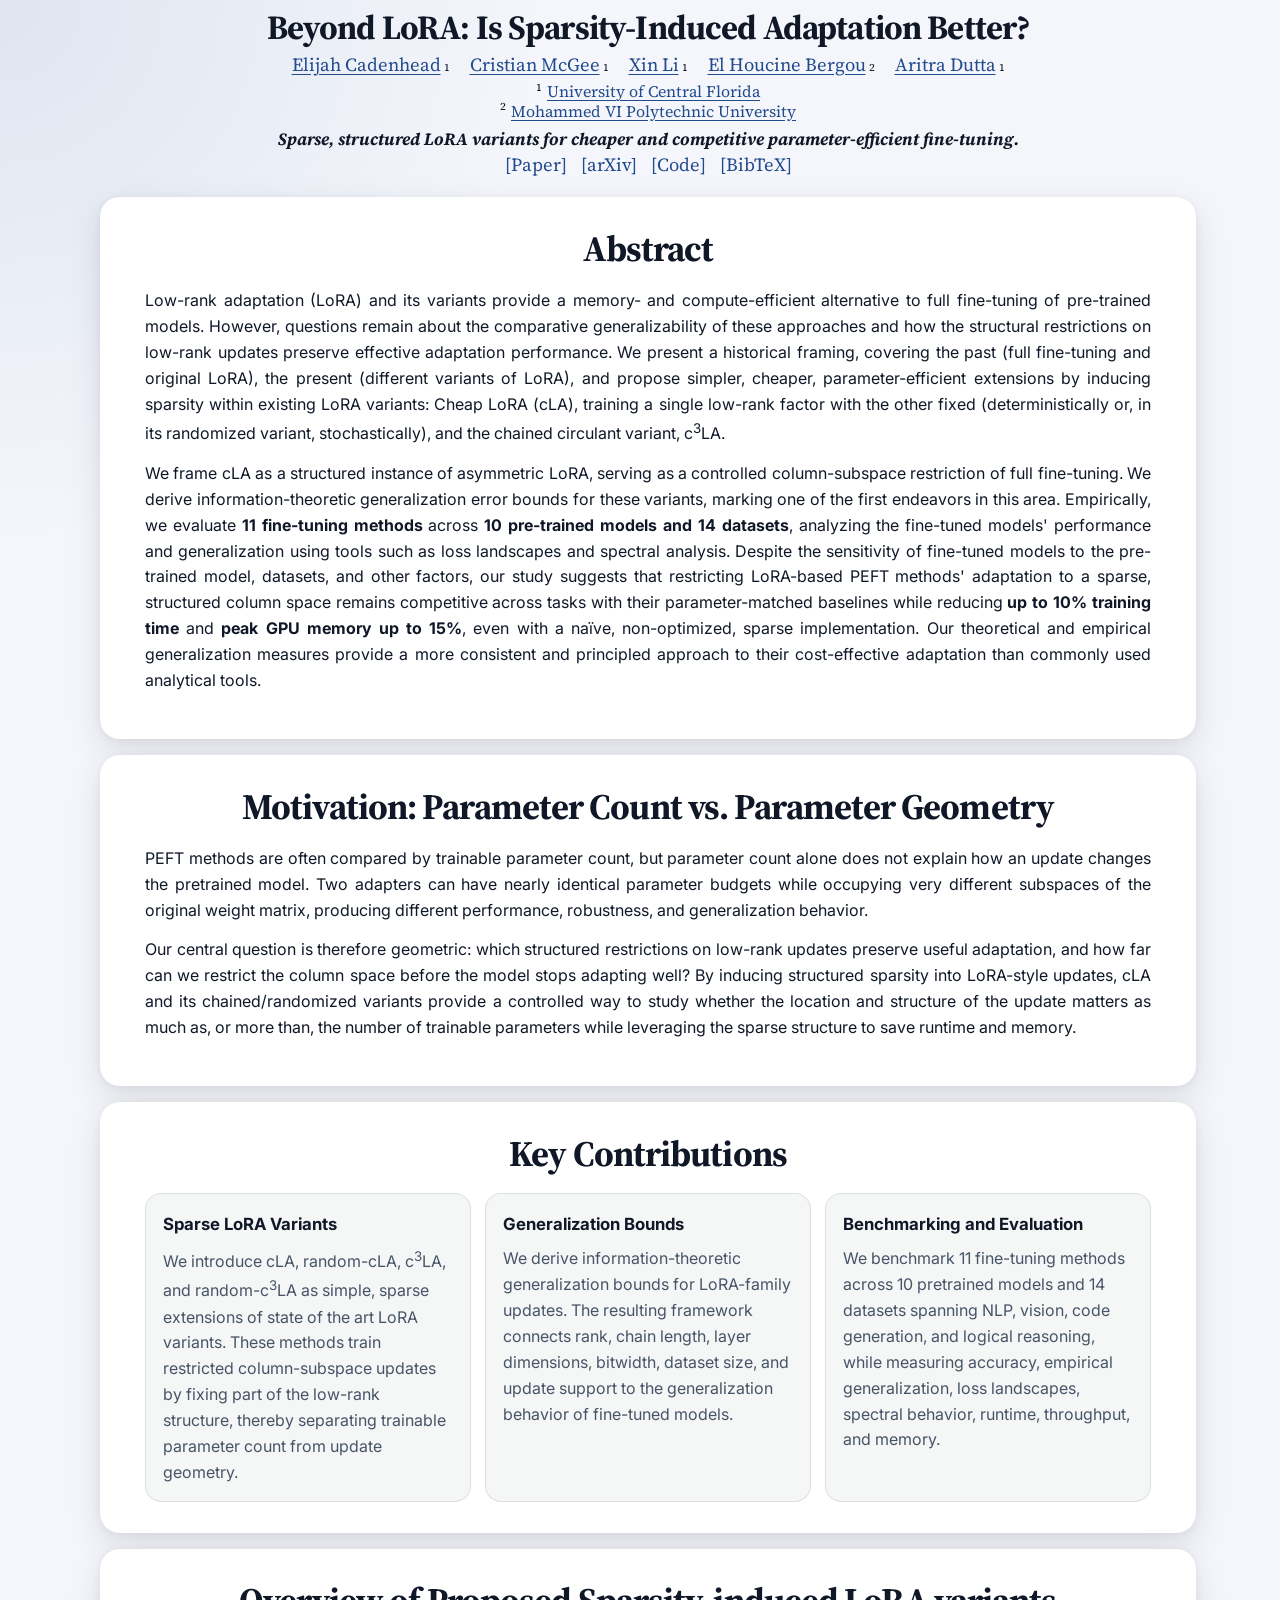
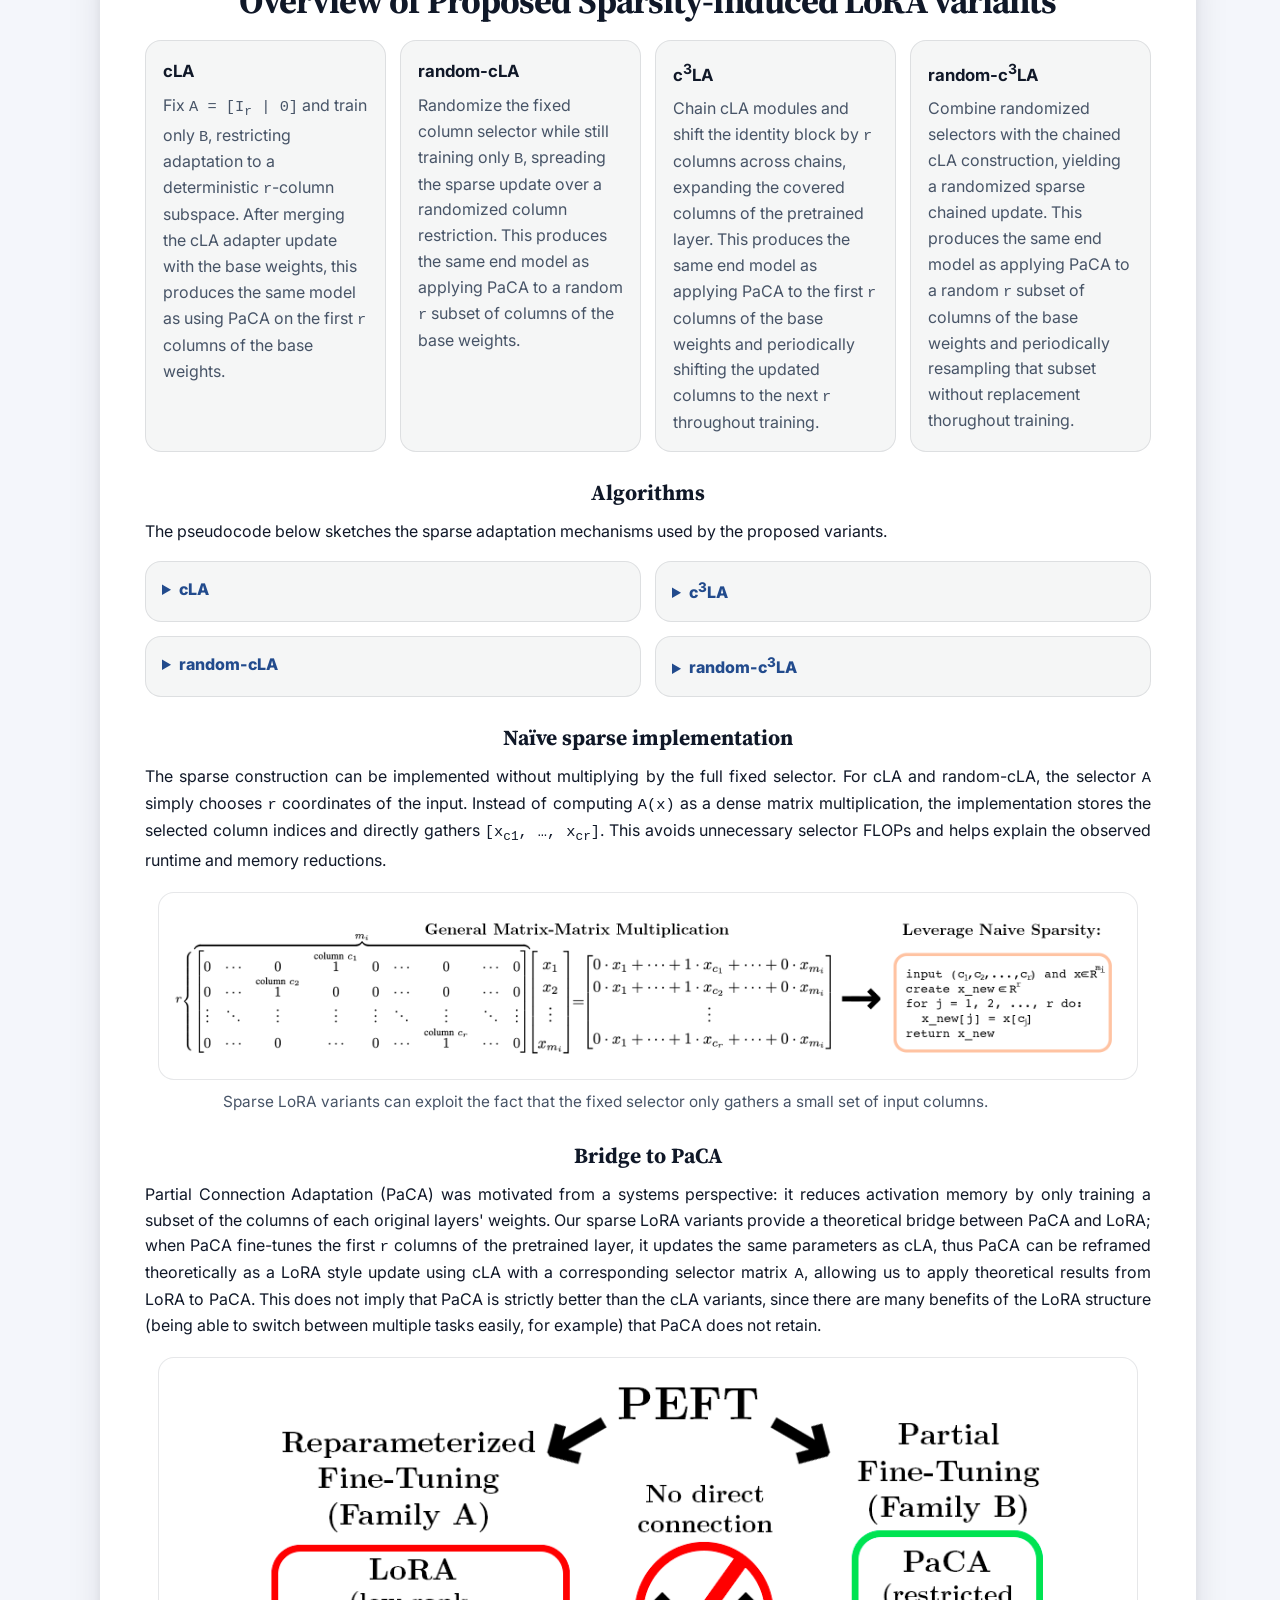
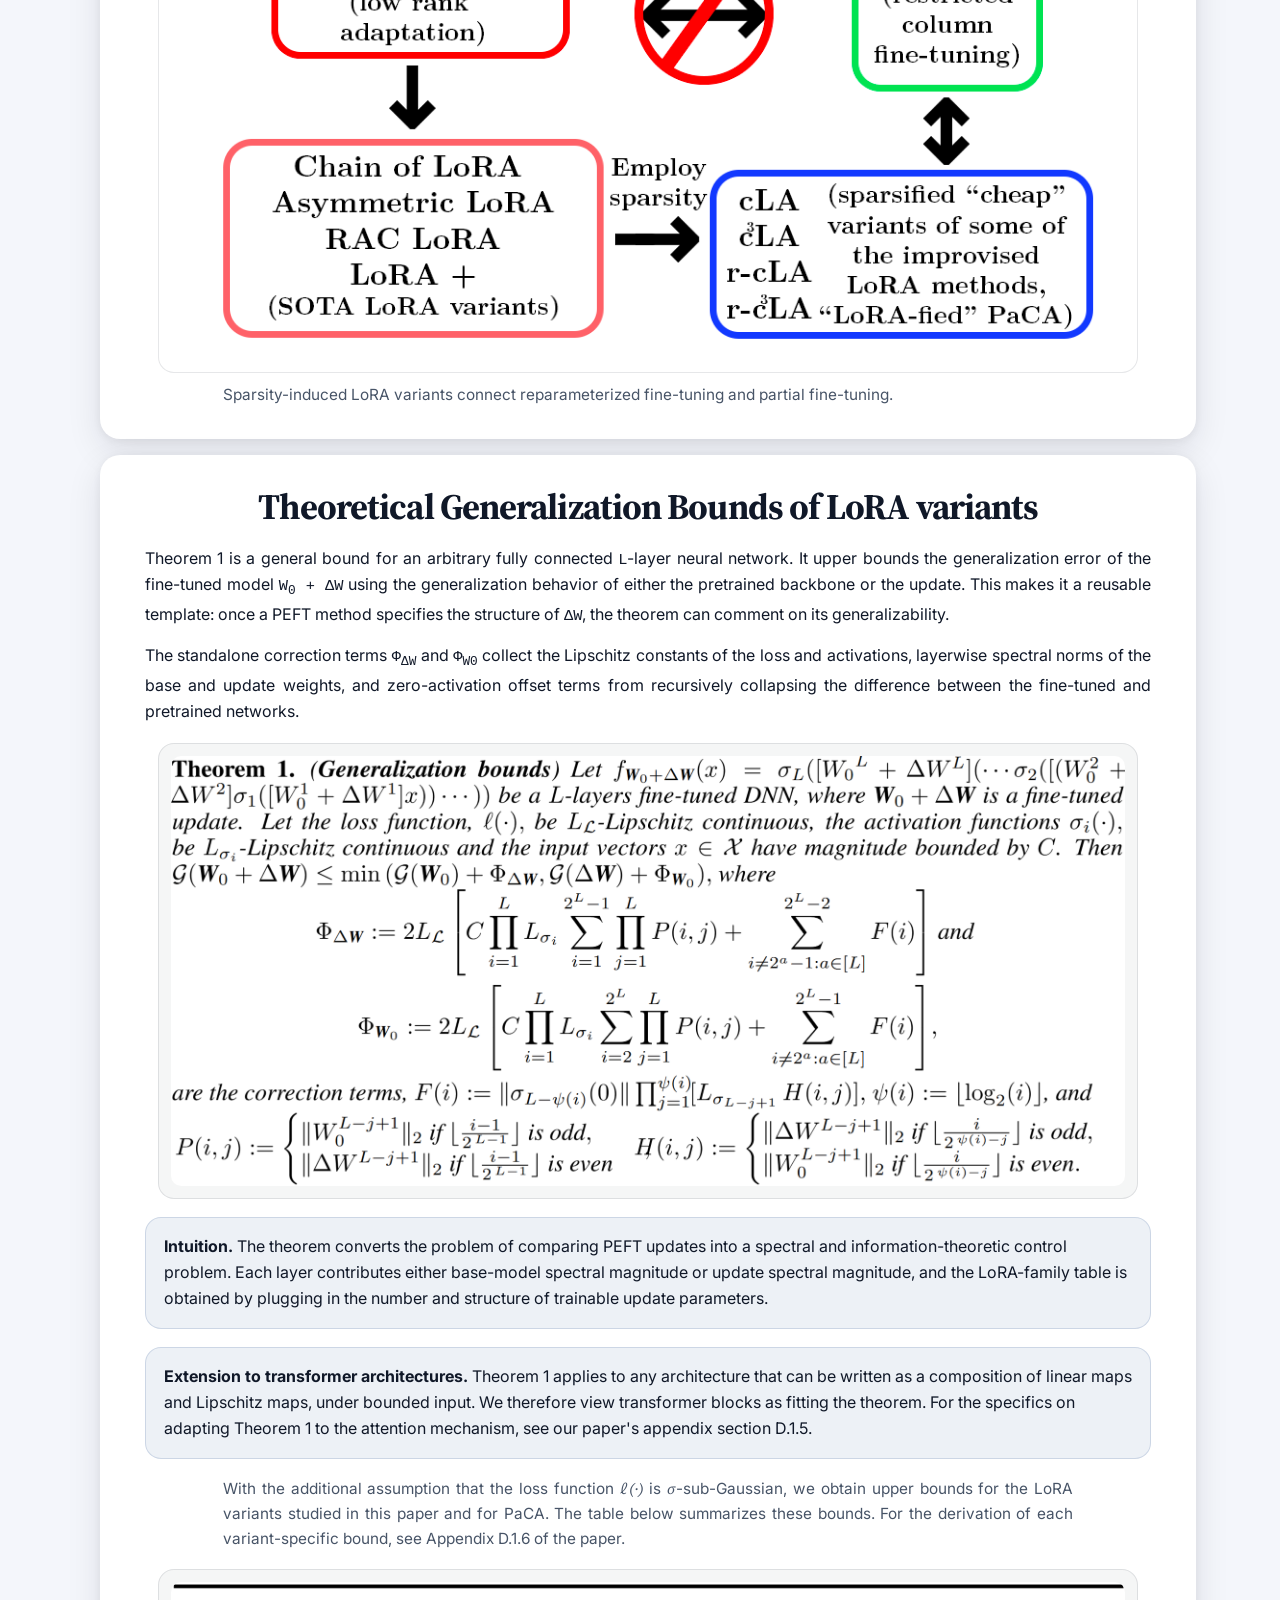
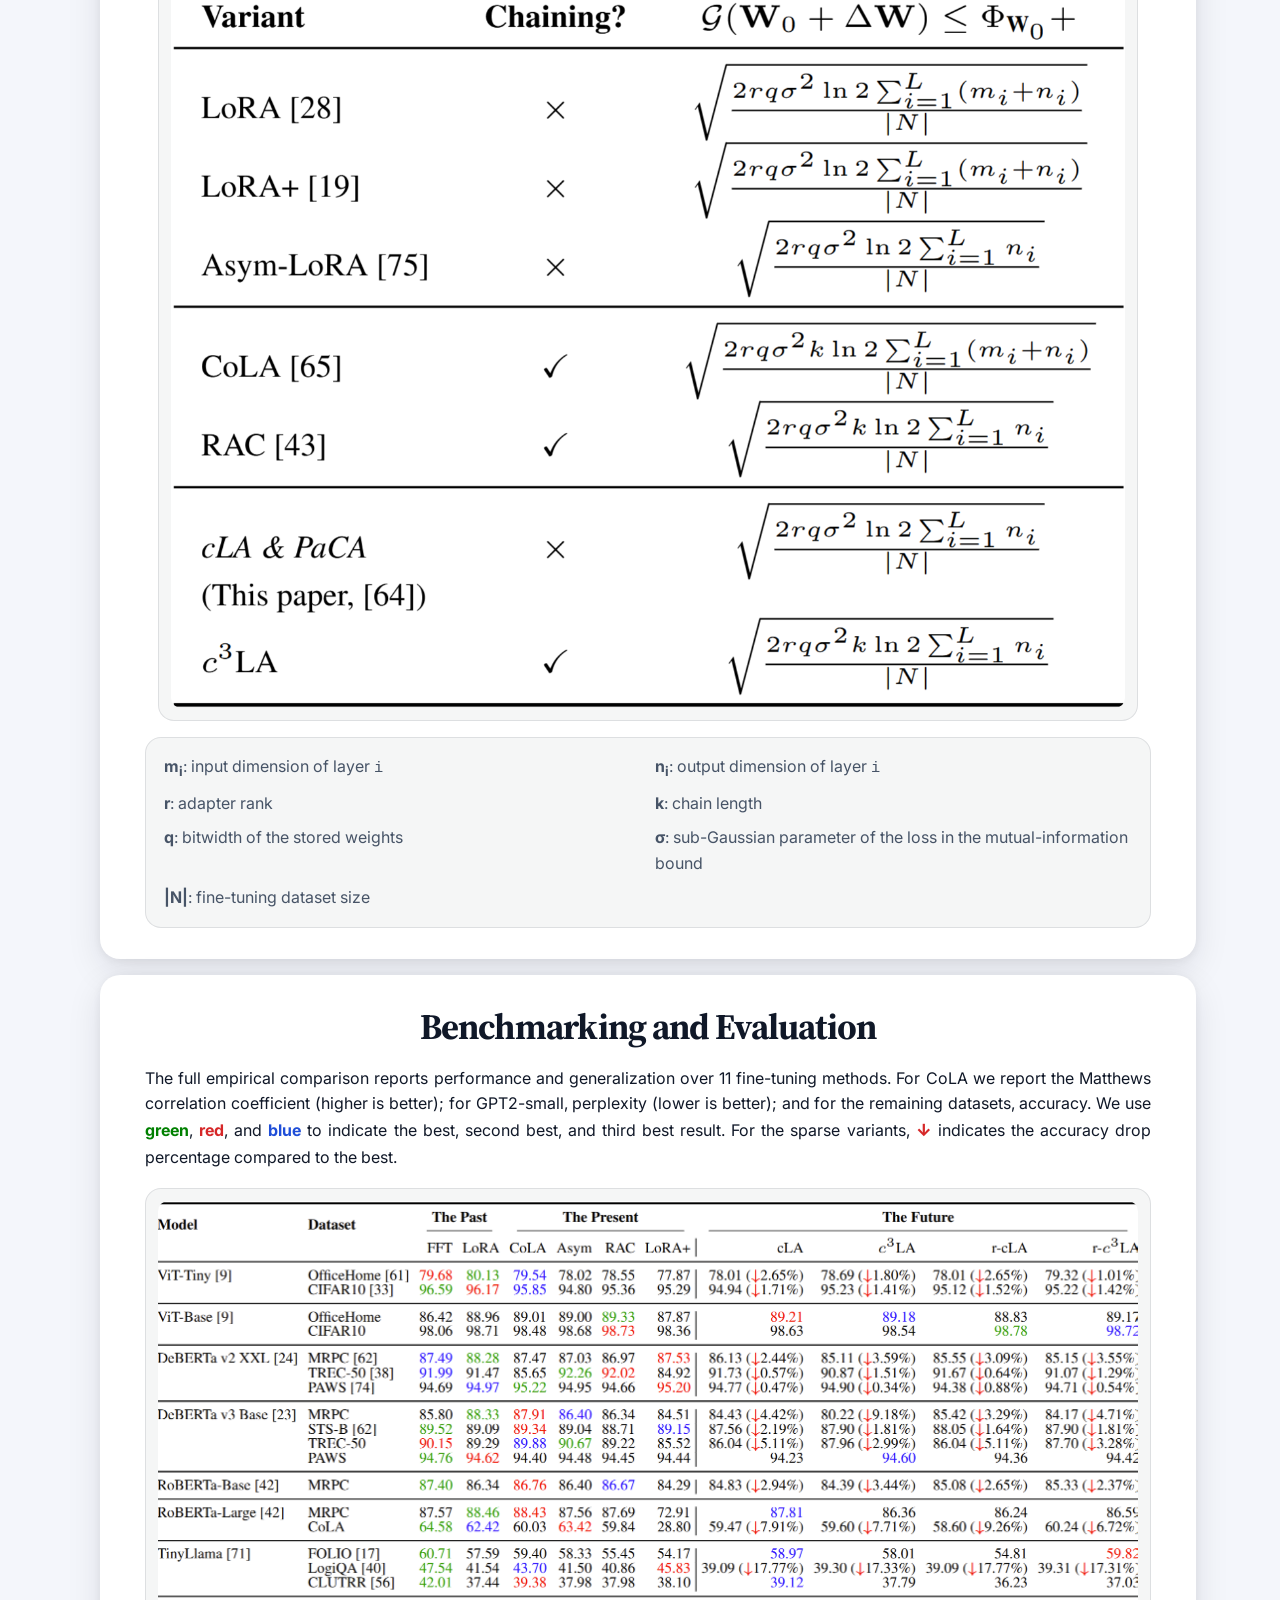
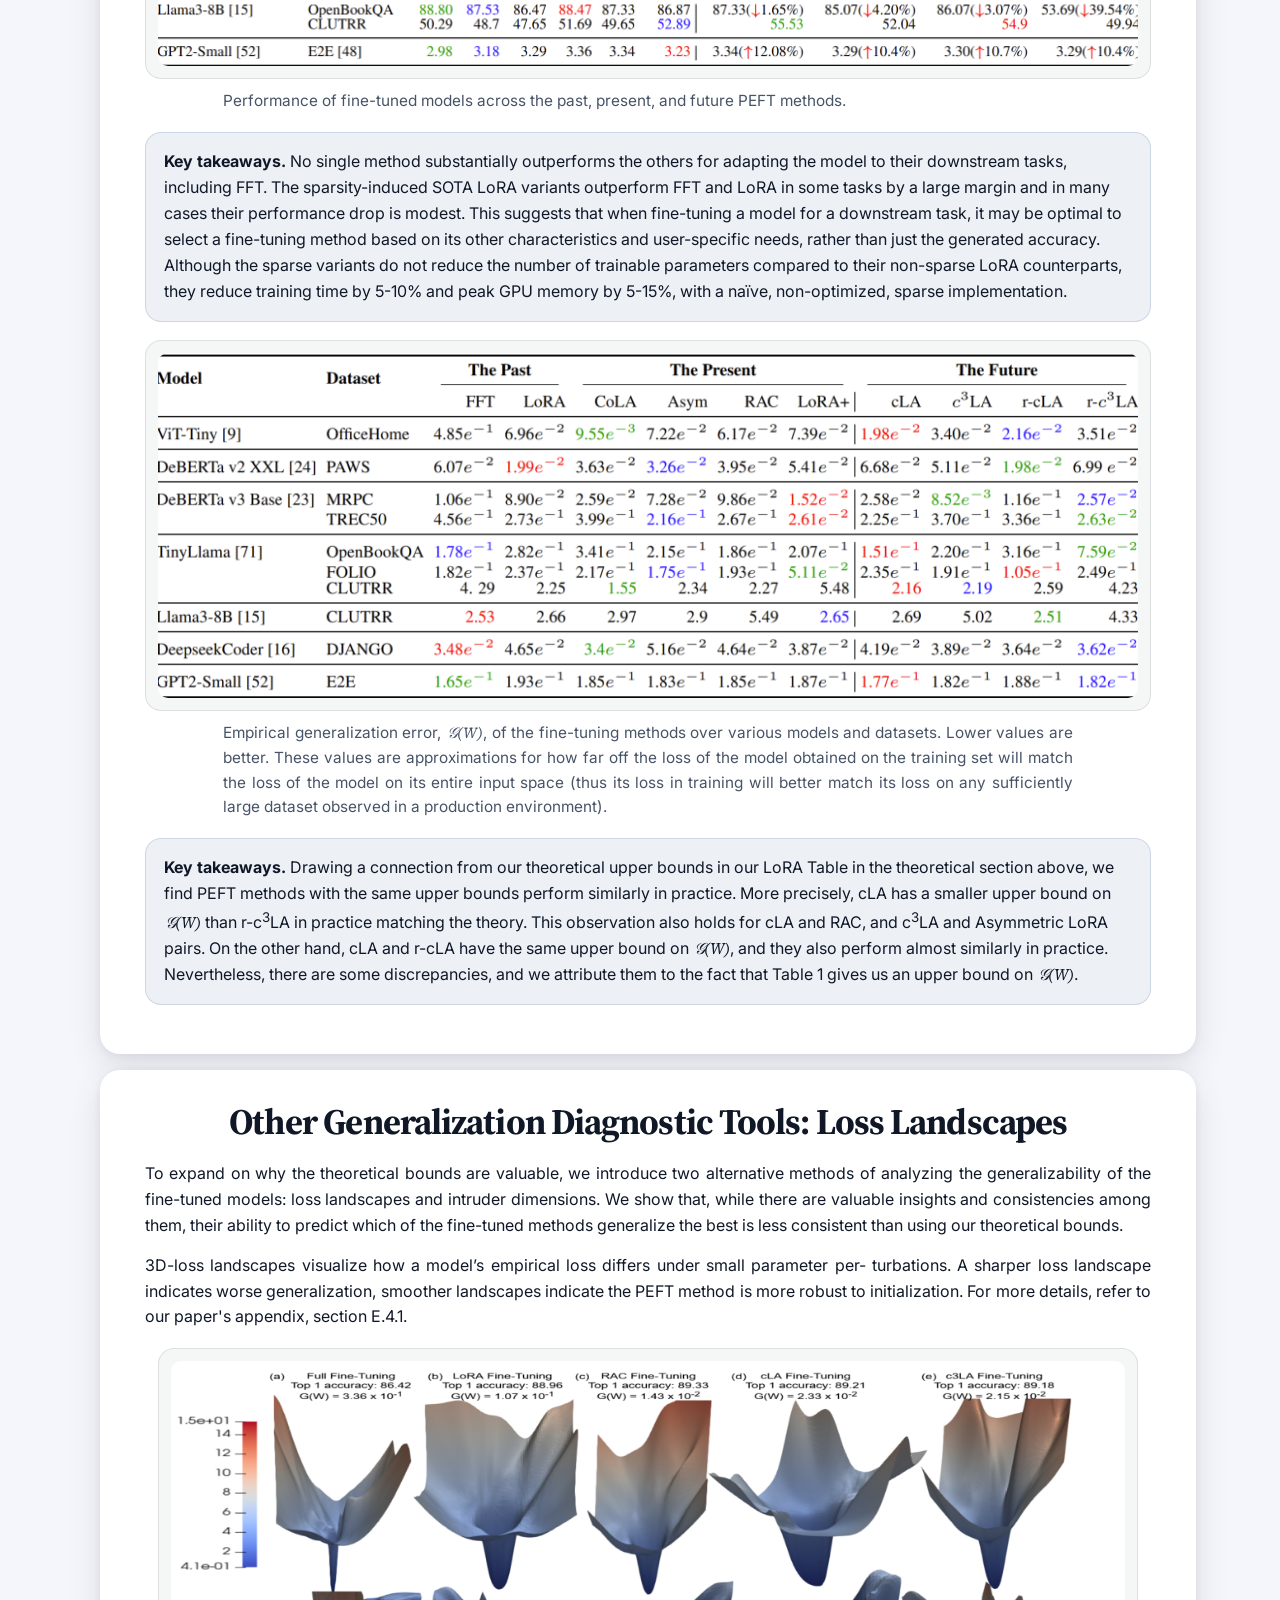
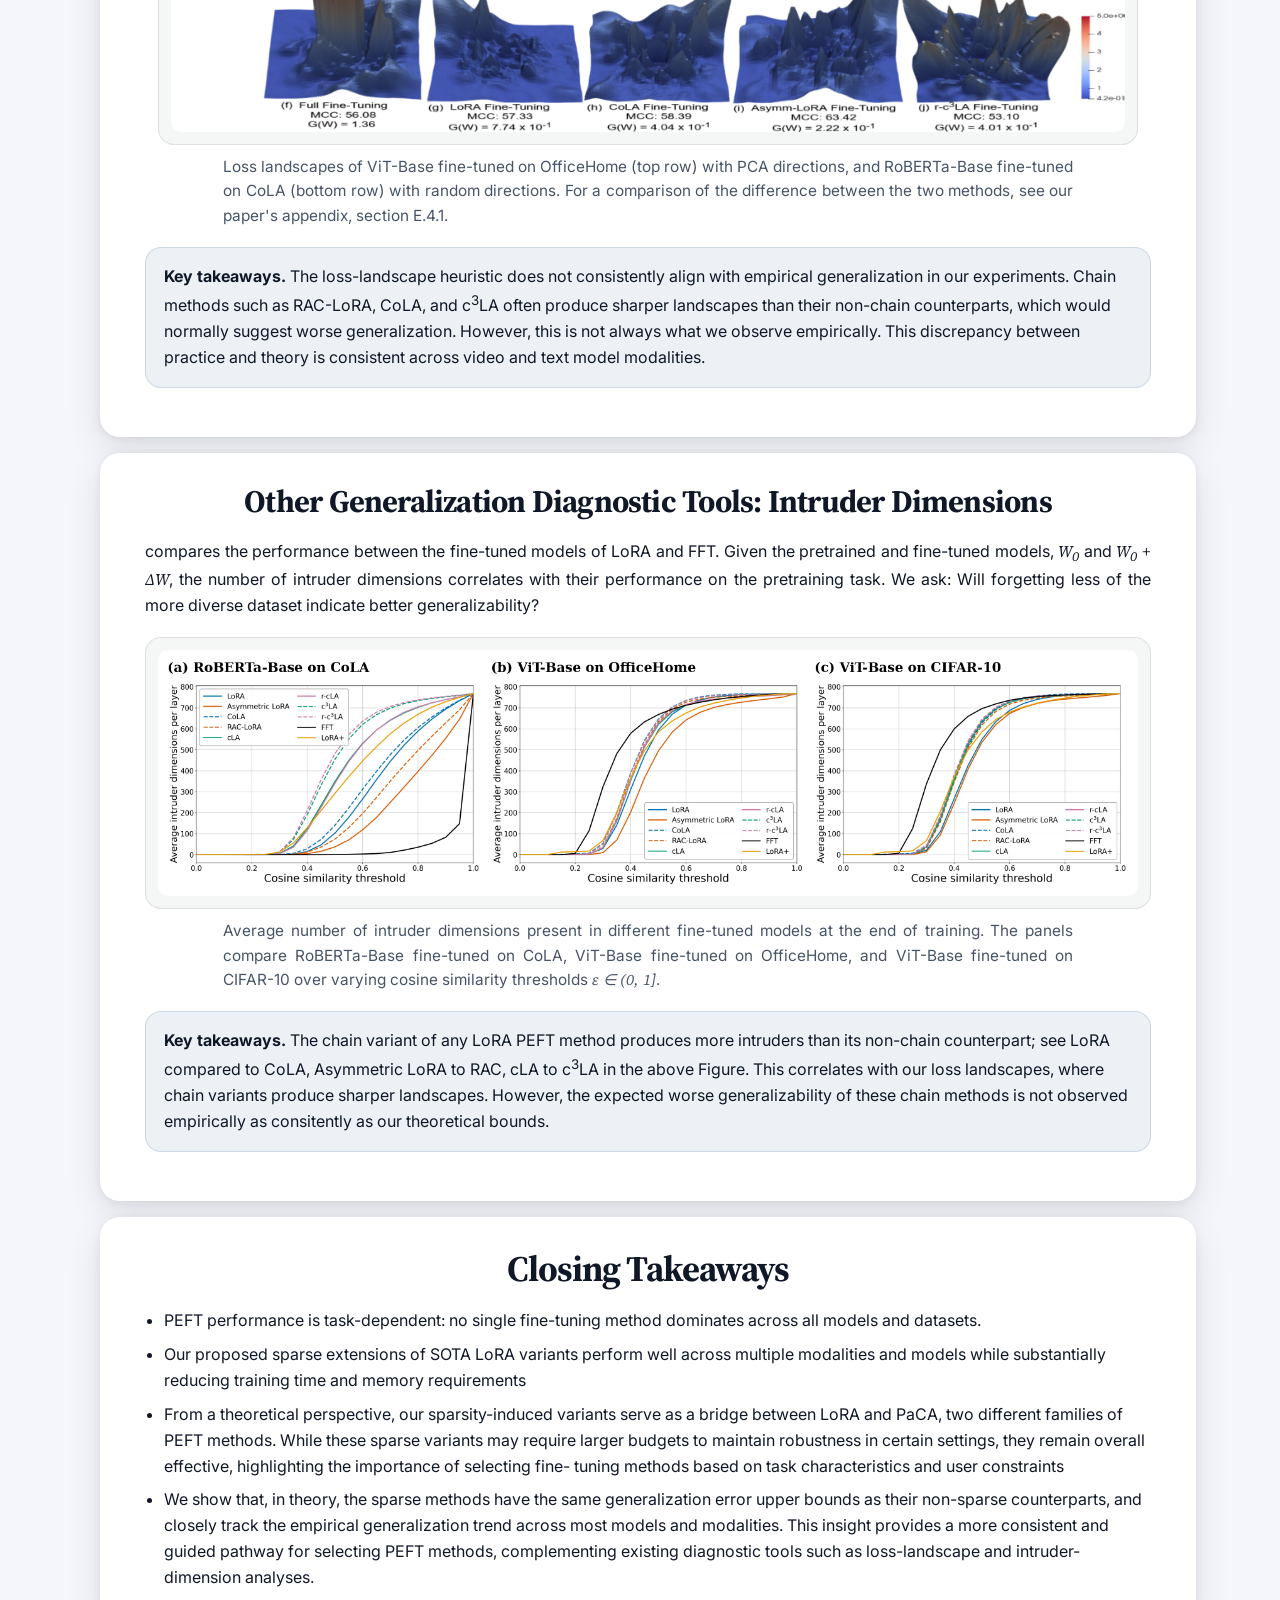
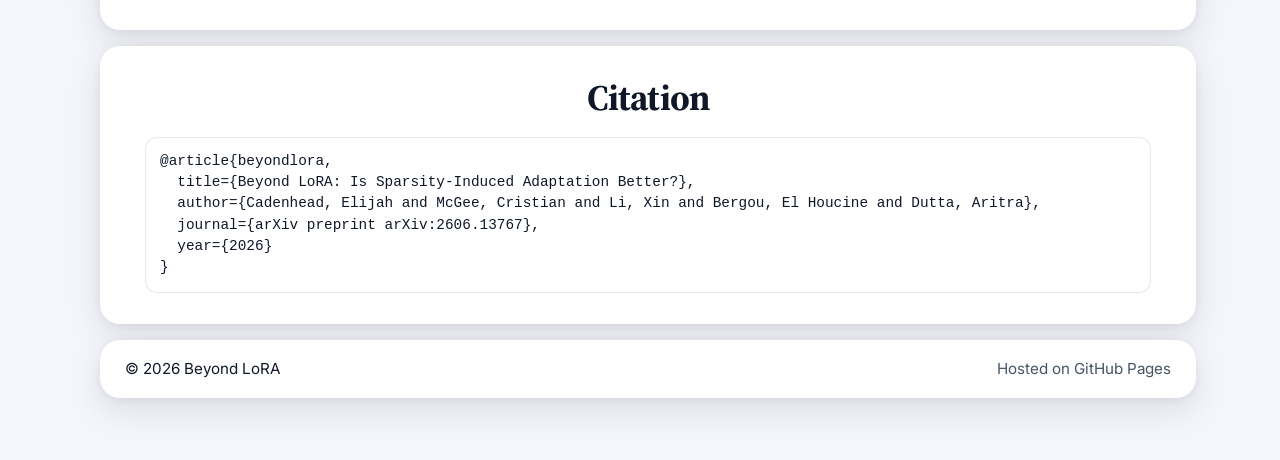
==== docs/index.html @ 6c341700 "Update index.html" ====
<!doctype html>
<html lang="en">
<head>
  <meta charset="utf-8" />
  <meta name="viewport" content="width=device-width, initial-scale=1" />
  <title>Beyond LoRA: Is Sparsity-Induced Adaptation Better?</title>
  <link rel="stylesheet" href="styles.css?v=11" />
  <link rel="preconnect" href="https://fonts.googleapis.com">
  <link rel="preconnect" href="https://fonts.gstatic.com" crossorigin>
  <link href="https://fonts.googleapis.com/css2?family=Inter:wght@300;400;500;600;700&family=Source+Serif+4:opsz,wght@8..60,400;600;700&display=swap" rel="stylesheet">
</head>
<body>
  <main class="page">

    <section class="hero">
      <h1>Beyond LoRA: Is Sparsity-Induced Adaptation Better?</h1>

      <div class="author-line">
        <span><a href="https://github.com/EliCaden">Elijah Cadenhead</a><sup>1</sup></span>
        <span><a href="https://github.com/nizswan">Cristian McGee</a><sup>1</sup></span>
        <span><a href="https://scholar.google.com/citations?user=6j5YOXMAAAAJ&hl=en&oi=ao">Xin Li</a><sup>1</sup></span>
        <span><a href="https://scholar.google.com/citations?user=qzxprWoAAAAJ&hl=en&oi=ao">El Houcine Bergou</a><sup>2</sup></span>
        <span><a href="https://scholar.google.com/citations?user=vquoiHsAAAAJ&hl=en&oi=ao">Aritra Dutta</a><sup>1</sup></span>
      </div>

      <div class="affiliation-block">
        <p><sup>1</sup><a href="https://www.ucf.edu/">University of Central Florida</a></p>
        <p><sup>2</sup><a href="https://um6p.ma/en">Mohammed VI Polytechnic University</a></p>
      </div>

      <p class="tagline">Sparse, structured LoRA variants for cheaper and competitive parameter-efficient fine-tuning.</p>
    
    <div class="hero-links">
      <a class="paper-link" href="https://arxiv.org/pdf/2606.13767">[Paper]</a>
      <a class="paper-link" href="https://arxiv.org/abs/2606.13767">[arXiv]</a>
      <a class="paper-link" href="https://github.com/EliCaden/Beyond_LoRA">[Code]</a>
      <a class="paper-link" href="#citation">[BibTeX]</a>
    </div>

    </section>

    <section class="bubble">
      <h2>Abstract</h2>
      <p>
        Low-rank adaptation (LoRA) and its variants provide a memory- and compute-efficient alternative to full fine-tuning of pre-trained models. However, questions remain about the comparative generalizability of these approaches and how the structural restrictions on low-rank updates preserve effective adaptation performance. We present a historical framing, covering the past (full fine-tuning and original LoRA), the present (different variants of LoRA), and propose simpler, cheaper, parameter-efficient extensions by inducing sparsity within existing LoRA variants: Cheap LoRA (cLA), training a single low-rank factor with the other fixed (deterministically or, in its randomized variant, stochastically), and the chained circulant variant, c<sup>3</sup>LA.
      </p>
      <p>
        We frame cLA as a structured instance of asymmetric LoRA, serving as a controlled column-subspace restriction of full fine-tuning. We derive information-theoretic generalization error bounds for these variants, marking one of the first endeavors in this area. Empirically, we evaluate <strong>11 fine-tuning methods</strong> across <strong>10 pre-trained models and 14 datasets</strong>, analyzing the fine-tuned models' performance and generalization using tools such as loss landscapes and spectral analysis. Despite the sensitivity of fine-tuned models to the pre-trained model, datasets, and other factors, our study suggests that restricting LoRA-based PEFT methods' adaptation to a sparse, structured column space remains competitive across tasks with their parameter-matched baselines while reducing <strong>up to 10% training time</strong> and <strong>peak GPU memory up to 15%</strong>, even with a naïve, non-optimized, sparse implementation. Our theoretical and empirical generalization measures provide a more consistent and principled approach to their cost-effective adaptation than commonly used analytical tools.
      </p>
    </section>

    <section class="bubble">
      <h2>Motivation: Parameter Count vs. Parameter Geometry</h2>
      <p>
        PEFT methods are often compared by trainable parameter count, but parameter count alone does not explain how an update changes the pretrained model. Two adapters can have nearly identical parameter budgets while occupying very different subspaces of the original weight matrix, producing different performance, robustness, and generalization behavior.
      </p>
      <p>
        Our central question is therefore geometric: which structured restrictions on low-rank updates preserve useful adaptation, and how far can we restrict the column space before the model stops adapting well? By inducing structured sparsity into LoRA-style updates, cLA and its chained/randomized variants provide a controlled way to study whether the location and structure of the update matters as much as, or more than, the number of trainable parameters while leveraging the sparse structure to save runtime and memory.
      </p>
    </section>

    <section class="bubble">
      <h2>Key Contributions</h2>
      <div class="contrib-grid three-card-grid">
        <article class="contrib-card">
          <h3>Sparse LoRA Variants</h3>
          <p>
            We introduce cLA, random-cLA, c<sup>3</sup>LA, and random-c<sup>3</sup>LA as simple, sparse extensions of state of the art LoRA variants. These methods train restricted column-subspace updates by fixing part of the low-rank structure, thereby separating trainable parameter count from update geometry.
          </p>
        </article>
        <article class="contrib-card">
          <h3>Generalization Bounds</h3>
          <p>
            We derive information-theoretic generalization bounds for LoRA-family updates. The resulting framework connects rank, chain length, layer dimensions, bitwidth, dataset size, and update support to the generalization behavior of fine-tuned models.
          </p>
        </article>
        <article class="contrib-card">
          <h3>Benchmarking and Evaluation</h3>
          <p>
            We benchmark 11 fine-tuning methods across 10 pretrained models and 14 datasets spanning NLP, vision, code generation, and logical reasoning, while measuring accuracy, empirical generalization, loss landscapes, spectral behavior, runtime, throughput, and memory.
          </p>
        </article>
      </div>
    </section>

    <section class="bubble">
      <h2>Overview of Proposed Sparsity-induced LoRA variants</h2>
      <div class="method-grid">
        <article class="method-card">
          <h3>cLA</h3>
          <p>Fix <span class="mono">A = [I<sub>r</sub> | 0]</span> and train only <span class="mono">B</span>, restricting adaptation to a deterministic <span class="mono">r</span>-column subspace. After merging the cLA adapter update with the base weights, this produces the same model as using PaCA on the first <span class="mono">r</span> columns of the base weights.</p>
        </article>
        <article class="method-card">
          <h3>random-cLA</h3>
          <p>Randomize the fixed column selector while still training only <span class="mono">B</span>, spreading the sparse update over a randomized column restriction. This produces the same end model as applying PaCA to a random <span class="mono">r</span> subset of columns of the base weights.</p>
        </article>
        <article class="method-card">
          <h3>c<sup>3</sup>LA</h3>
          <p>Chain cLA modules and shift the identity block by <span class="mono">r</span> columns across chains, expanding the covered columns of the pretrained layer. This produces the same end model as applying PaCA to the first <span class="mono">r</span> columns of the base weights and periodically shifting the updated columns to the next <span class="mono">r</span> throughout training.</p>
        </article>
        <article class="method-card">
          <h3>random-c<sup>3</sup>LA</h3>
          <p>Combine randomized selectors with the chained cLA construction, yielding a randomized sparse chained update. This produces the same end model as applying PaCA to a random <span class="mono">r</span> subset of columns of the base weights and periodically resampling that subset without replacement thorughout training.</p>
        </article>
      </div>

      <h3 class="subsection-title">Algorithms</h3>
      <p>The pseudocode below sketches the sparse adaptation mechanisms used by the proposed variants.</p>
      <div class="details-grid">
        <details>
          <summary>cLA</summary>
          <pre><code>Given pretrained layer W0 ∈ R^{n×m}
Choose rank r and scale α

Set A = [ I_r | 0_{r×(m-r)} ]
Initialize B = 0_{n×r}

For each training step:
  Compute loss L using W = W0 + (α/r) · B · A
  Update B ← B − η · ∇_B L

Return adapted layer W</code></pre>
        </details>
        <details>
          <summary>c<sup>3</sup>LA</summary>
          <pre><code>Given pretrained layer W0 ∈ R^{n×m}
Choose rank r, chain length k, scale α

For j = 1..k:
  Define A_j as a shifted selector
    A_1 = [ I_r | 0 | 0 | ... ]
    A_2 = [ 0 | I_r | 0 | ... ]
    ...
  Initialize B_j = 0_{n×r}

For j = 1..k:
  For each training step:
    Compute loss L using
      W = W0 + Σ_{t=1..j} (α/r) · B_t · A_t
    Update B_j ← B_j − η · ∇_{B_j} L

Return adapted layer W</code></pre>
        </details>
        <details>
          <summary>random-cLA</summary>
          <pre><code>Given pretrained layer W0 ∈ R^{n×m}
Choose rank r and scale α

Sample a fixed randomized selector A
Initialize B = 0_{n×r}

For each training step:
  Compute loss L using W = W0 + (α/r) · B · A
  Update B ← B − η · ∇_B L

Return adapted layer W</code></pre>
        </details>
        <details>
          <summary>random-c<sup>3</sup>LA</summary>
          <pre><code>Given pretrained layer W0 ∈ R^{n×m}
Choose rank r, chain length k, scale α

For j = 1..k:
  Sample a fixed randomized selector without replacement A_j from the shifted selectors of c^{3}LA
  Initialize B_j = 0_{n×r}

For j = 1..k:
  For each training step:
    Compute loss L using
      W = W0 + Σ_{t=1..j} (α/r) · B_t · A_t
    Update B_j ← B_j − η · ∇_{B_j} L

Return adapted layer W</code></pre>
        </details>
      </div>

      <h3 class="subsection-title">Naïve sparse implementation</h3>
      <p>
        The sparse construction can be implemented without multiplying by the full fixed selector. For cLA and random-cLA, the selector <span class="mono">A</span> simply chooses <span class="mono">r</span> coordinates of the input. Instead of computing <span class="mono">A(x)</span> as a dense matrix multiplication, the implementation stores the selected column indices and directly gathers <span class="mono">[x<sub>c1</sub>, …, x<sub>cr</sub>]</span>. This avoids unnecessary selector FLOPs and helps explain the observed runtime and memory reductions.
      </p>
      <figure class="img-figure img-figure-clean">
        <img src="Sparse_Figure_Final.png" alt="Naive sparse implementation diagram" />
      </figure>
      <p class="caption">Sparse LoRA variants can exploit the fact that the fixed selector only gathers a small set of input columns.</p>

      <h3 class="subsection-title">Bridge to PaCA</h3>
      <p>
        Partial Connection Adaptation (PaCA) was motivated from a systems perspective: it reduces activation memory by only training a subset of the columns of each original layers' weights. Our sparse LoRA variants provide a theoretical bridge between PaCA and LoRA; when PaCA fine-tunes the first <span class="mono">r</span> columns of the pretrained layer, it updates the same parameters as cLA, thus PaCA can be reframed theoretically as a LoRA style update using cLA with a corresponding selector matrix <span class="mono">A</span>, allowing us to apply theoretical results from LoRA to PaCA. This does not imply that PaCA is strictly better than the cLA variants, since there are many benefits of the LoRA structure (being able to switch between multiple tasks easily, for example) that PaCA does not retain.
      </p>
      <figure class="img-figure img-figure-clean">
        <img src="lora_paca_connect.png" alt="Connection between LoRA, PaCA, and sparsity-induced LoRA variants" />
      </figure>
      <p class="caption">Sparsity-induced LoRA variants connect reparameterized fine-tuning and partial fine-tuning.</p>
    </section>

    <section class="bubble">
      <h2>Theoretical Generalization Bounds of LoRA variants</h2>
      <p>
        Theorem 1 is a general bound for an arbitrary fully connected <span class="mono">L</span>-layer neural network. It upper bounds the generalization error of the fine-tuned model <span class="mono">W<sub>0</sub> + ΔW</span> using the generalization behavior of either the pretrained backbone or the update. This makes it a reusable template: once a PEFT method specifies the structure of <span class="mono">ΔW</span>, the theorem can comment on its generalizability.
      </p>
      <p>
        The standalone correction terms <span class="mono">Φ<sub>ΔW</sub></span> and <span class="mono">Φ<sub>W0</sub></span> collect the Lipschitz constants of the loss and activations, layerwise spectral norms of the base and update weights, and zero-activation offset terms from recursively collapsing the difference between the fine-tuned and pretrained networks.
      </p>
      <figure class="img-figure">
        <img src="Theorem_1_itself.png" alt="Generalization error upper bound theorem" />
      </figure>
      <div class="takeaway">
        <strong>Intuition.</strong> The theorem converts the problem of comparing PEFT updates into a spectral and information-theoretic control problem. Each layer contributes either base-model spectral magnitude or update spectral magnitude, and the LoRA-family table is obtained by plugging in the number and structure of trainable update parameters.
      </div>
      <div class="takeaway">
        <strong>Extension to transformer architectures.</strong> Theorem 1 applies to any architecture that can be written as a composition of linear maps and
Lipschitz maps, under bounded input. We therefore view transformer blocks as fitting the theorem. For the specifics on adapting Theorem 1 to the attention mechanism, see our paper's appendix section D.1.5.
      </div>
      <p class="caption">
        With the additional assumption that the loss function <span class="math">ℓ(·)</span> is
        <span class="math">σ</span>-sub-Gaussian, we obtain upper bounds for the LoRA variants
        studied in this paper and for PaCA. The table below summarizes these bounds. For the derivation of each
        variant-specific bound, see Appendix D.1.6 of the paper.
      </p>
      <figure class="img-figure">
        <img src="Gen_Bound_Theory_Table.png" alt="Generalization upper bounds for different PEFT methods" />
      </figure>
      <div class="notation-grid">
        <div><strong>m<sub>i</sub></strong>: input dimension of layer <span class="mono">i</span></div>
        <div><strong>n<sub>i</sub></strong>: output dimension of layer <span class="mono">i</span></div>
        <div><strong>r</strong>: adapter rank</div>
        <div><strong>k</strong>: chain length</div>
        <div><strong>q</strong>: bitwidth of the stored weights</div>
        <div><strong>σ</strong>: sub-Gaussian parameter of the loss in the mutual-information bound</div>
        <div><strong>|N|</strong>: fine-tuning dataset size</div>
      </div>
    </section>

    <section class="bubble">
      <h2>Benchmarking and Evaluation</h2>
      <p>
        The full empirical comparison reports performance and generalization over 11 fine-tuning methods. For CoLA we report the Matthews correlation coefficient (higher is better); for GPT2-small, perplexity (lower is better); and for the remaining datasets, accuracy. We use <span class="rank-green">green</span>, <span class="rank-red">red</span>, and
  <span class="rank-blue">blue</span> to indicate the best, second best, and third best result.
  For the sparse variants, <span class="red-down">↓</span> indicates the accuracy drop percentage
  compared to the best.
      </p>
      <figure class="img-figure wide-figure">
        <img src="Table2_Performance.png" alt="Table 2: performance of fine-tuned models" />
      </figure>
      <p class="caption">Performance of fine-tuned models across the past, present, and future PEFT methods.</p>
      <div class="takeaway">
        <strong>Key takeaways.</strong> No single method substantially outperforms the others for adapting
the model to their downstream tasks, including FFT. The sparsity-induced SOTA LoRA variants outperform FFT and
LoRA in some tasks by a large margin and in many cases their performance drop is modest. This suggests
that when fine-tuning a model for a downstream task, it may be optimal to select a fine-tuning
method based on its other characteristics and user-specific needs, rather than just the generated
accuracy. Although the sparse variants do not reduce the number of trainable parameters compared to their non-sparse LoRA
counterparts, they reduce training time by 5-10% and peak GPU memory by 5-15%, with a naïve,
non-optimized, sparse implementation.
      </div>
      <figure class="img-figure wide-figure">
        <img src="Table3_Generalization.png" alt="Table 3: empirical generalization error" />
      </figure>
      <p class="caption">Empirical generalization error, <span class="math">𝒢(W)</span>, of the fine-tuning methods over various models and datasets. Lower values are better. These values are approximations for how far off the loss of the model obtained on the training set will match the loss of the model on its entire input space (thus its loss in training will better match its loss on any sufficiently large dataset observed in a production environment).</p>
      <div class="takeaway">
      <strong>Key takeaways.</strong> 
      Drawing a connection from our theoretical upper bounds in our LoRA Table in the theoretical section above, we find PEFT methods with the
      same upper bounds perform similarly in practice. More precisely, cLA has a smaller upper bound on
      <span class="math">𝒢(W)</span> than r-c<sup>3</sup>LA in practice matching the theory. This observation
      also holds for cLA and RAC, and c<sup>3</sup>LA and Asymmetric LoRA pairs. On the other hand, cLA and
      r-cLA have the same upper bound on <span class="math">𝒢(W)</span>, and they also perform almost similarly in practice. Nevertheless, there are some discrepancies, and we attribute them to the fact that Table 1 gives us
      an upper bound on <span class="math">𝒢(W)</span>.
      </div>
    </section>


<section class="bubble">
  <h2>Other Generalization Diagnostic Tools: Loss Landscapes</h2>

  <p>
  To expand on why the theoretical bounds are valuable, we introduce two alternative methods of analyzing the generalizability of the fine-tuned models: loss landscapes and intruder dimensions. We show that, while there are valuable insights and consistencies among them, their ability to predict which of the fine-tuned methods generalize the best is less consistent than using our theoretical bounds.
  </p>

  <p>
    3D-loss landscapes visualize how a model’s empirical loss differs under small parameter per-
turbations. A sharper loss landscape indicates worse generalization, smoother
landscapes indicate the PEFT method is more robust to initialization. For more details, refer to our paper's appendix, section E.4.1.
  </p>

  <figure class="img-figure">
    <img src="Updated_Teaser_Good.png" alt="Loss landscape comparison across fine-tuning methods" />
  </figure>

  <p class="caption">
    Loss landscapes of ViT-Base fine-tuned on OfficeHome (top row) with PCA directions, and RoBERTa-Base fine-tuned on CoLA (bottom row) with random directions. For a comparison of the difference between the two methods, see our paper's appendix, section E.4.1.
  </p>

  <div class="takeaway">
    <strong>Key takeaways.</strong>
    The loss-landscape heuristic does not consistently align with empirical generalization in our experiments. Chain methods such as RAC-LoRA, CoLA, and c<sup>3</sup>LA often produce sharper landscapes than their non-chain counterparts, which would normally suggest worse generalization. However, this is not always what we observe empirically. This discrepancy between practice and theory is consistent across video
and text model modalities.
  </div>
</section>

<section class="bubble">
  <h2 class="one-line-title">Other Generalization Diagnostic Tools: Intruder Dimensions</h2>

  <p>
    compares the performance between the fine-tuned models of LoRA
and FFT. Given the pretrained and fine-tuned models, <span class="math">W<sub>0</sub></span> and <span class="math">W<sub>0</sub> + ΔW</span>, the number of intruder
dimensions correlates with their performance on the pretraining task. We ask: Will forgetting less of the more diverse dataset indicate
better generalizability? 
  </p>

  <figure class="img-figure wide-figure">
    <img src="Intruder_Dimensions_horizontal.png" alt="Intruder dimension counts across fine-tuned models" />
  </figure>

  <p class="caption">
    Average number of intruder dimensions present in different fine-tuned models at the end of training. The panels compare RoBERTa-Base fine-tuned on CoLA, ViT-Base fine-tuned on OfficeHome, and ViT-Base fine-tuned on CIFAR-10 over varying cosine similarity thresholds <span class="math">ε ∈ (0, 1]</span>.
  </p>

  <div class="takeaway">
    <strong>Key takeaways.</strong>
     The chain variant of any LoRA PEFT method produces more intruders than its
non-chain counterpart; see LoRA compared to CoLA, Asymmetric LoRA to RAC, cLA to c<sup>3</sup>LA in
the above Figure. This correlates with our loss landscapes, where chain variants produce sharper landscapes.
However, the expected worse generalizability of these chain methods is not observed empirically as consitently as our theoretical bounds.
  </div>
</section>
    
    <section class="bubble">
      <h2>Closing Takeaways</h2>
      <ul class="takeaway-list">
        <li>PEFT performance is task-dependent: no single fine-tuning method dominates across all models and datasets.</li>
        <li>Our proposed sparse extensions of SOTA LoRA
variants perform well across multiple modalities and models while substantially reducing training
time and memory requirements</li>
        <li> From a theoretical perspective, our sparsity-induced variants serve
as a bridge between LoRA and PaCA, two different families of PEFT methods. While these sparse
variants may require larger budgets to maintain robustness in certain settings, they remain overall effective, highlighting the importance of selecting fine-
tuning methods based on task characteristics and user constraints</li>
        <li>We show that, in theory,
the sparse methods have the same generalization error upper bounds as their non-sparse counterparts,
and closely track the empirical generalization trend across most models and modalities. This insight
provides a more consistent and guided pathway for selecting PEFT methods, complementing existing
diagnostic tools such as loss-landscape and intruder-dimension analyses.</li>
      </ul>
    </section>

    <section class="bubble" id="citation">
      <h2>Citation</h2>
      <pre><code>@article{beyondlora,
  title={Beyond LoRA: Is Sparsity-Induced Adaptation Better?},
  author={Cadenhead, Elijah and McGee, Cristian and Li, Xin and Bergou, El Houcine and Dutta, Aritra},
  journal={arXiv preprint arXiv:2606.13767},
  year={2026}
}</code></pre>
    </section>

    <section class="bubble bubble-footer">
      <div class="footer-row">
        <span>© <span id="year"></span> Beyond LoRA</span>
        <span class="muted">Hosted on GitHub Pages</span>
      </div>
    </section>
  </main>
  <script>document.getElementById("year").textContent = new Date().getFullYear();</script>
</body>
</html>
---- docs/styles.css ----
:root{
  --bg: #f4f6fb;
  --text: #101828;
  --muted: #475467;
  --accent: #224b8d;
  --accent-soft: rgba(34, 75, 141, 0.08);
  --bubble-bg: #ffffff;
  --soft: rgba(16, 24, 40, 0.04);
  --border-soft: rgba(16, 24, 40, 0.10);
  --shadow: 0 12px 34px rgba(16, 24, 40, 0.10), 0 2px 8px rgba(16, 24, 40, 0.06);
  --radius: 20px;
}

*{ box-sizing: border-box; }
html, body{ padding: 0; margin: 0; }
html{ scroll-behavior: smooth; }

body{
  background: radial-gradient(circle at top left, rgba(34, 75, 141, 0.10), transparent 34rem), var(--bg);
  color: var(--text);
  font-family: Inter, system-ui, -apple-system, Segoe UI, Roboto, Helvetica, Arial, sans-serif;
  line-height: 1.62;
}

.page{
  width: min(1080px, 92vw);
  margin: 10px auto 56px;
  display: grid;
  gap: 16px;
}

.hero{
  background: transparent;
  padding: 0 16px 6px;
  text-align: center;
}

h1, h2{ font-family: "Source Serif 4", Georgia, serif; letter-spacing: -0.025em; }

h1{
  font-size: clamp(24px, 2.65vw, 38px);
  line-height: 1.02;
  font-weight: 700;
  text-align: center;
  margin: 0 0 10px 0;
  white-space: nowrap;
}

h2{
  font-size: clamp(25px, 3vw, 36px);
  line-height: 1.16;
  font-weight: 700;
  margin: 0 0 18px 0;
  text-align: center;
}

h3{ font-size: 1.05rem; font-weight: 700; margin: 0 0 8px 0; }
p{ margin: 0 0 14px 0; color: var(--text); }
a{ color: var(--accent); text-underline-offset: 3px; }

.author-line{
  display: flex;
  flex-wrap: wrap;
  justify-content: center;
  align-items: baseline;
  gap: 4px 20px;
  width: 100%;
  text-align: center;
  font-family: "Source Serif 4", Georgia, serif;
  font-size: clamp(16px, 1.45vw, 20px);
  line-height: 1.05;
  margin: 0 auto 8px;
}
.author-line span{ display: inline-flex; align-items: baseline; justify-content: center; white-space: nowrap; }
.author-line a{ color: var(--accent); display: inline-block; text-align: center; }
.author-line sup{ color: var(--text); font-size: 0.58em; margin-left: 3px; transform: none; }

.affiliation-block{
  display: grid;
  place-items: center;
  width: 100%;
  text-align: center;
  font-family: "Source Serif 4", Georgia, serif;
  font-size: clamp(14px, 1.25vw, 17px);
  line-height: 1.12;
  margin: 0 auto 8px;
}
.affiliation-block p{ text-align: center; margin: 0; color: var(--text); }
.affiliation-block a{ display: inline-block; text-align: center; }
.affiliation-block sup{ color: var(--text); font-size: 0.68em; margin-right: 5px; }

.tagline{
  max-width: 920px;
  margin: 8px auto 6px;
  text-align: center;
  font-family: "Source Serif 4", Georgia, serif;
  font-size: clamp(15px, 1.35vw, 18px);
  line-height: 1.18;
  font-weight: 700;
  font-style: italic;
}

.hero-links{
  display: flex;
  justify-content: center;
  gap: 14px;
  flex-wrap: wrap;
  margin-top: 4px;
  font-family: "Source Serif 4", Georgia, serif;
  font-size: clamp(16px, 1.45vw, 19px);
  line-height: 1.1;
}
.paper-link{ color: var(--accent); text-decoration: none; }
.paper-link:hover{ text-decoration: underline; }

.bubble{
  background: var(--bubble-bg);
  border-radius: var(--radius);
  box-shadow: var(--shadow);
  padding: 30px 44px;
  border: 1px solid rgba(255, 255, 255, 0.75);
}
.bubble > p{ text-align: justify; }

.mono{ font-family: ui-monospace, SFMono-Regular, Menlo, Monaco, Consolas, "Liberation Mono", monospace; font-size: 0.96em; }

.contrib-grid, .method-grid{
  display: grid;
  grid-template-columns: repeat(4, 1fr);
  gap: 14px;
  margin-top: 16px;
}
.three-card-grid{ grid-template-columns: repeat(3, 1fr); }

.contrib-card, .method-card{
  background: var(--soft);
  border: 1px solid var(--border-soft);
  border-radius: 16px;
  padding: 17px 17px 15px;
}
.contrib-card p, .method-card p{ text-align: left; margin-bottom: 0; color: var(--muted); }

.subsection-title{
  margin-top: 24px;
  text-align: center;
  font-family: "Source Serif 4", Georgia, serif;
  font-size: 1.35rem;
}

.img-figure{
  margin: 18px auto 0;
  padding: 12px;
  border-radius: 16px;
  background: var(--soft);
  border: 1px solid var(--border-soft);
  max-width: 980px;
}
.img-figure-clean{ background: #fff; }
.img-figure img{ display: block; width: 100%; height: auto; border-radius: 10px; }

.caption{ color: var(--muted); text-align: center; font-size: 0.96rem; max-width: 850px; margin: 10px auto 0; }

.takeaway{
  background: var(--accent-soft);
  border: 1px solid rgba(34, 75, 141, 0.16);
  border-radius: 16px;
  padding: 16px 18px;
  margin: 18px 0;
  color: var(--text);
}

.notation-grid{
  display: grid;
  grid-template-columns: repeat(2, 1fr);
  gap: 8px 14px;
  margin: 16px 0 0;
  background: var(--soft);
  border: 1px solid var(--border-soft);
  border-radius: 16px;
  padding: 16px 18px;
  color: var(--muted);
}

.image-placeholder{
  margin: 16px 0;
  padding: 16px 18px;
  border: 1px dashed rgba(34, 75, 141, 0.35);
  border-radius: 16px;
  background: rgba(34, 75, 141, 0.04);
}
.image-placeholder p{ text-align: left; }

.details-grid{
  display: grid;
  grid-template-columns: 1fr 1fr;
  gap: 14px;
  margin-top: 16px;
}
details{ background: var(--soft); border: 1px solid var(--border-soft); border-radius: 16px; padding: 15px 16px; }
summary{ cursor: pointer; font-weight: 800; color: var(--accent); }
pre{ margin: 12px 0 0; background: #ffffff; border: 1px solid var(--border-soft); border-radius: 12px; padding: 13px 14px; overflow-x: auto; }
code{ font-family: ui-monospace, SFMono-Regular, Menlo, Monaco, Consolas, "Liberation Mono", monospace; font-size: 0.9rem; line-height: 1.48; }

.takeaway-list{ margin: 0; padding-left: 1.2rem; }
.takeaway-list li{ margin-bottom: 8px; }

.bubble-footer{ padding: 16px 24px; }
.footer-row{ display: flex; justify-content: space-between; align-items: center; gap: 10px; font-size: 0.95rem; }
.muted{ color: var(--muted); }

@media (max-width: 980px){
  .contrib-grid, .method-grid, .three-card-grid{ grid-template-columns: repeat(2, 1fr); }
}
@media (max-width: 900px){
  h1{ white-space: normal; font-size: clamp(25px, 5.2vw, 40px); }
  .details-grid{ grid-template-columns: 1fr; }
}
@media (max-width: 720px){
  .bubble{ padding: 22px 22px; }
  .page{ width: min(100% - 22px, 1080px); margin-top: 14px; gap: 14px; }
  .hero{ padding-left: 4px; padding-right: 4px; }
  .author-line{ gap: 8px 16px; font-size: clamp(17px, 4.5vw, 22px); }
  .affiliation-block{ font-size: clamp(15px, 4vw, 20px); }
  .tagline{ font-size: clamp(16px, 4.2vw, 20px); }
  .hero-links{ gap: 12px; font-size: clamp(17px, 4vw, 22px); }
  .notation-grid{ grid-template-columns: 1fr; }
}
@media (max-width: 620px){
  .contrib-grid, .method-grid, .three-card-grid{ grid-template-columns: 1fr; }
}
@media (max-width: 600px){ .footer-row{ flex-direction: column; } }

/* Wide paper table screenshots */
.wide-figure{
  max-width: 100%;
  overflow-x: auto;
}

.wide-figure img{
  min-width: 980px;
}

@media (max-width: 720px){
  .wide-figure img{
    min-width: 860px;
  }
}

.rank-green{
  color: #008000;
  font-weight: 700;
}

.rank-red{
  color: #d62728;
  font-weight: 700;
}

.rank-blue{
  color: #1f4ed8;
  font-weight: 700;
}

.red-down{
  color: #d62728;
  font-weight: 800;
  font-size: 1.05em;
}

.math{
  font-family: "Source Serif 4", Georgia, serif;
  font-style: italic;
}

.one-line-title{
  white-space: nowrap;
  font-size: clamp(20px, 2.45vw, 34px);
}

@media (max-width: 900px){
  .one-line-title{
    white-space: normal;
    font-size: clamp(24px, 5vw, 36px);
  }
}
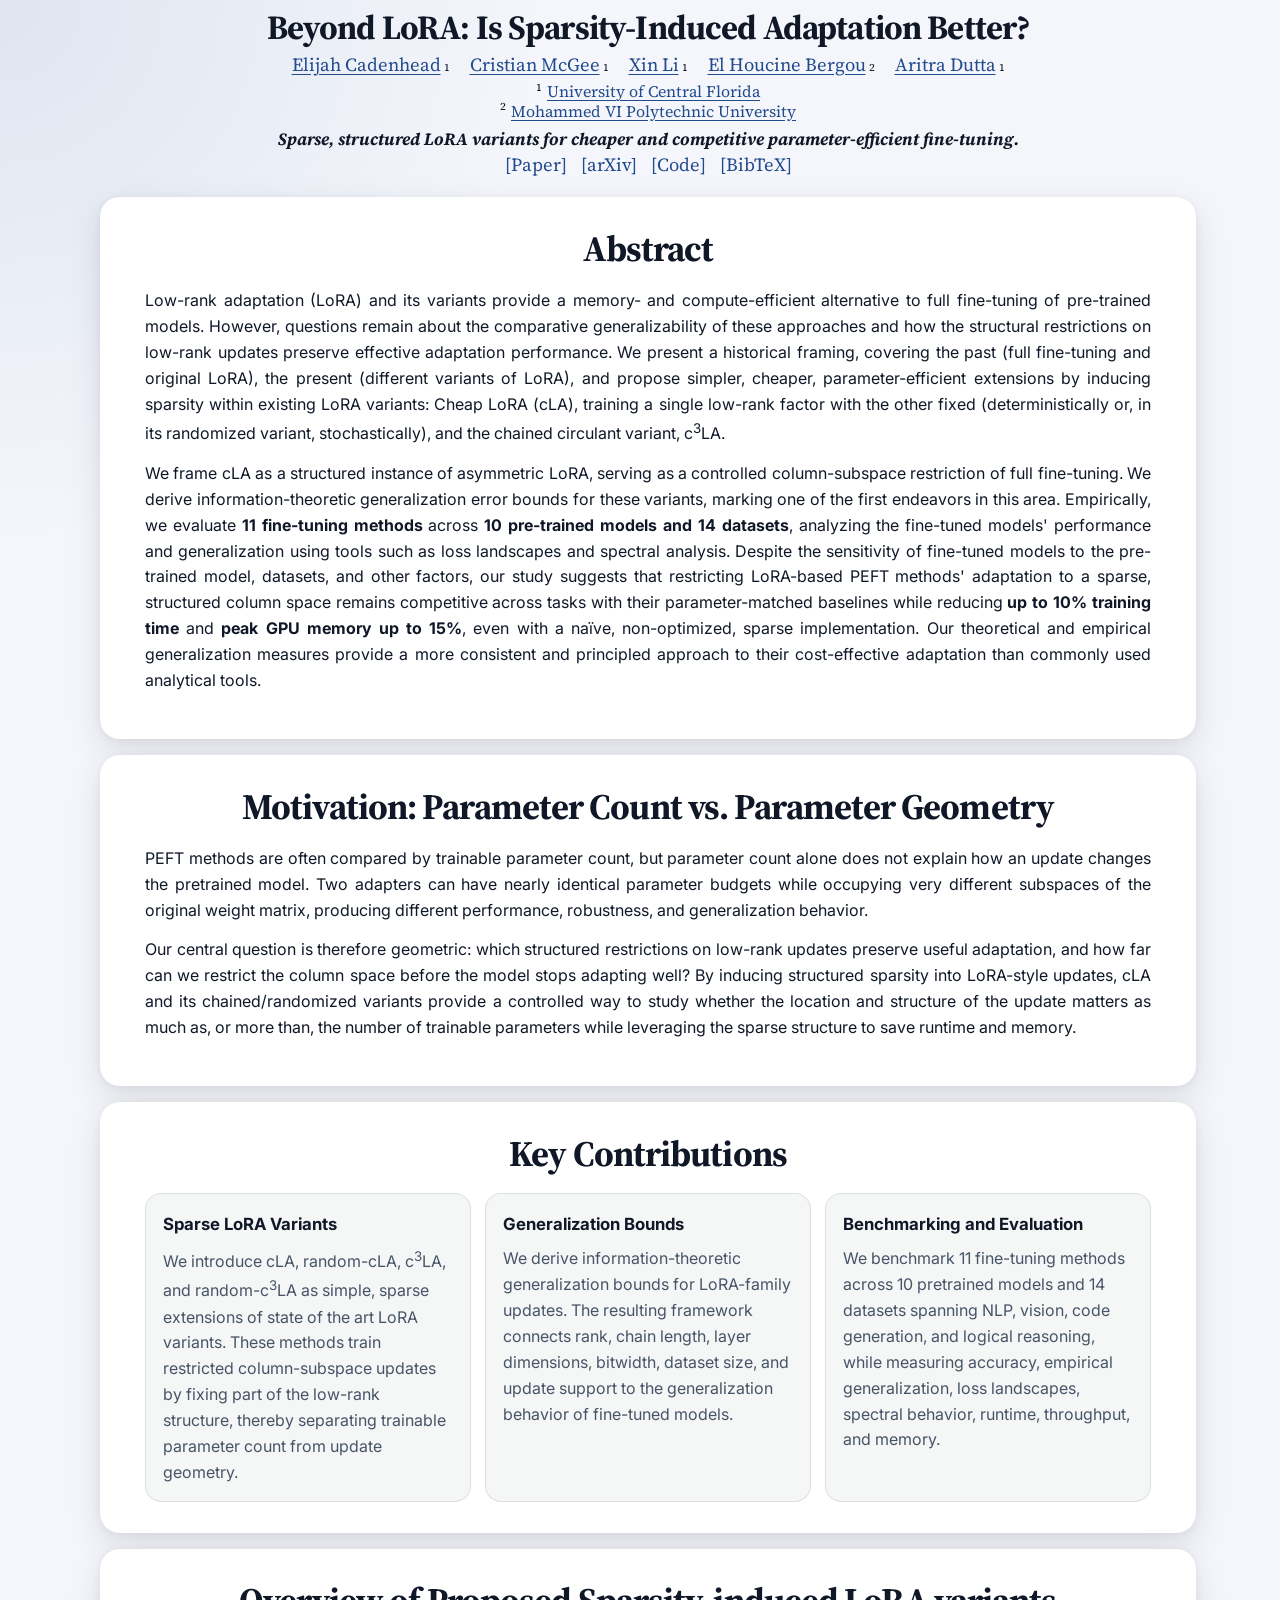
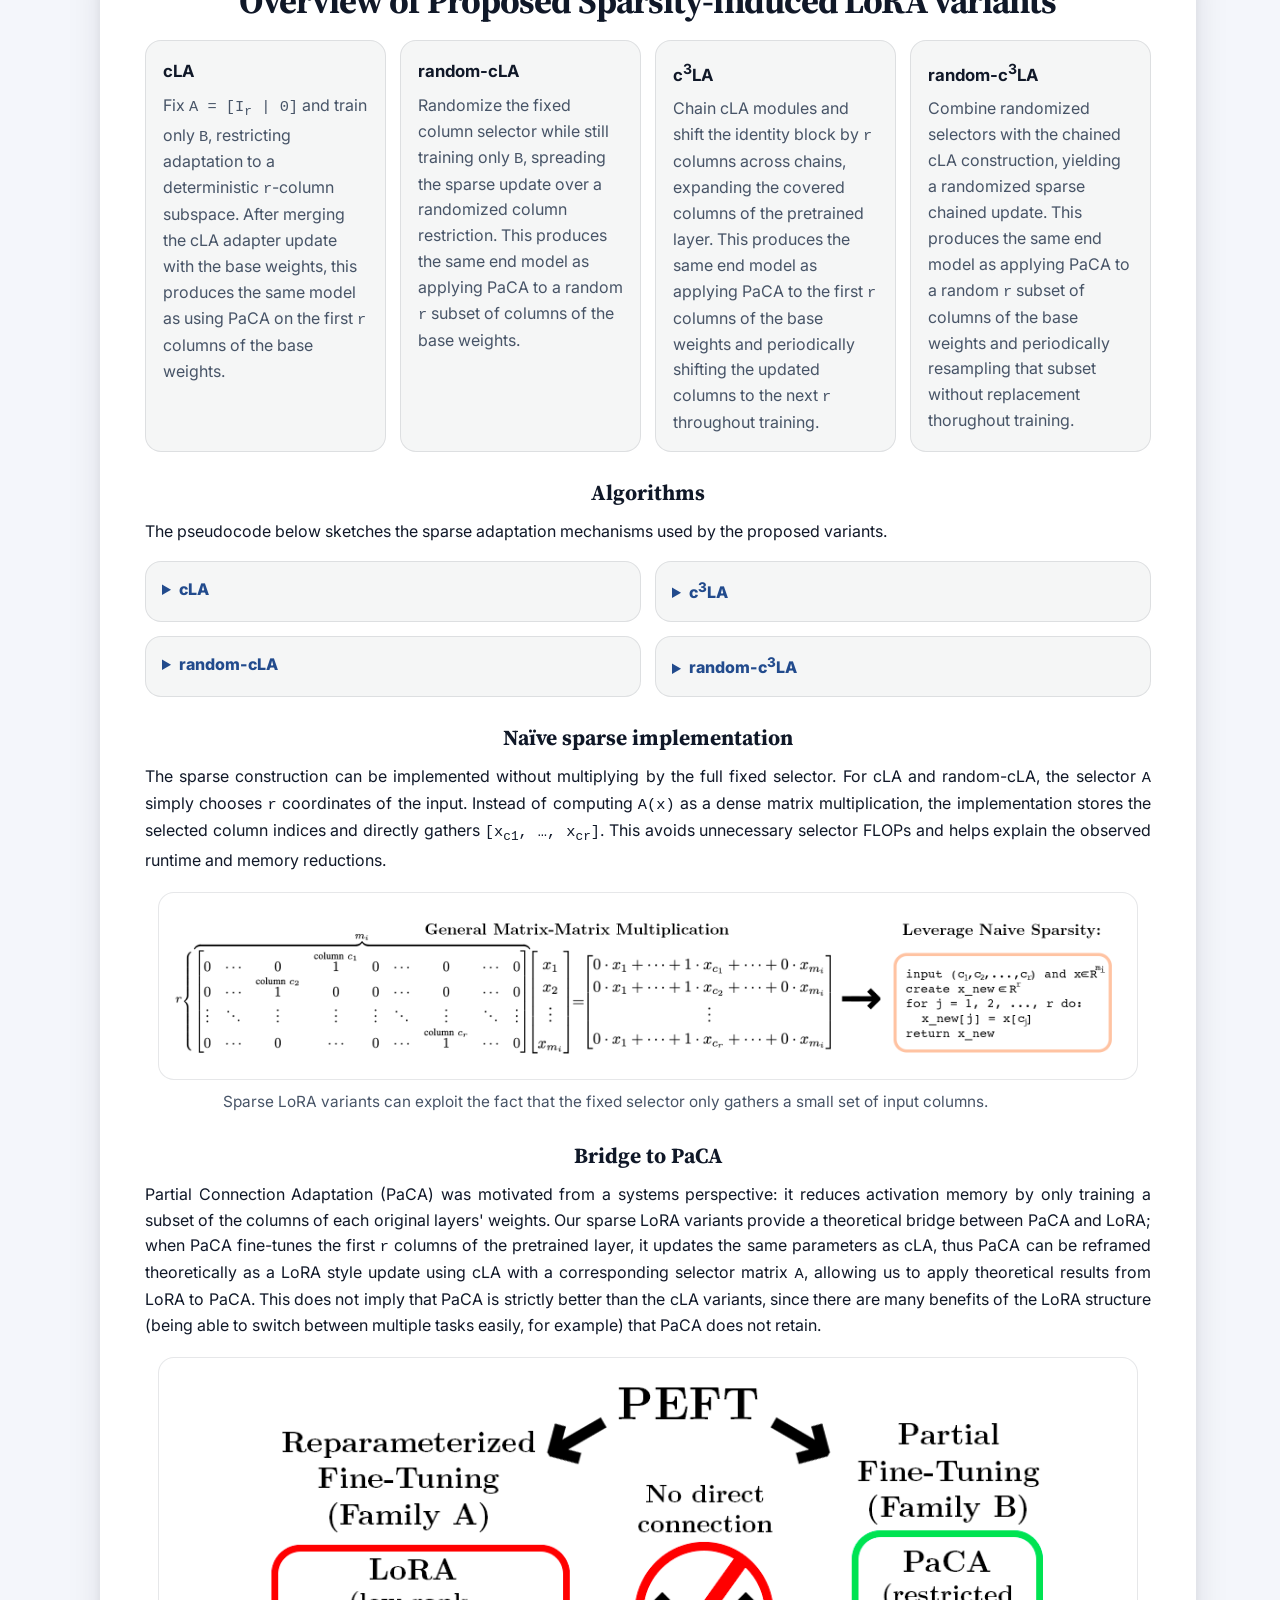
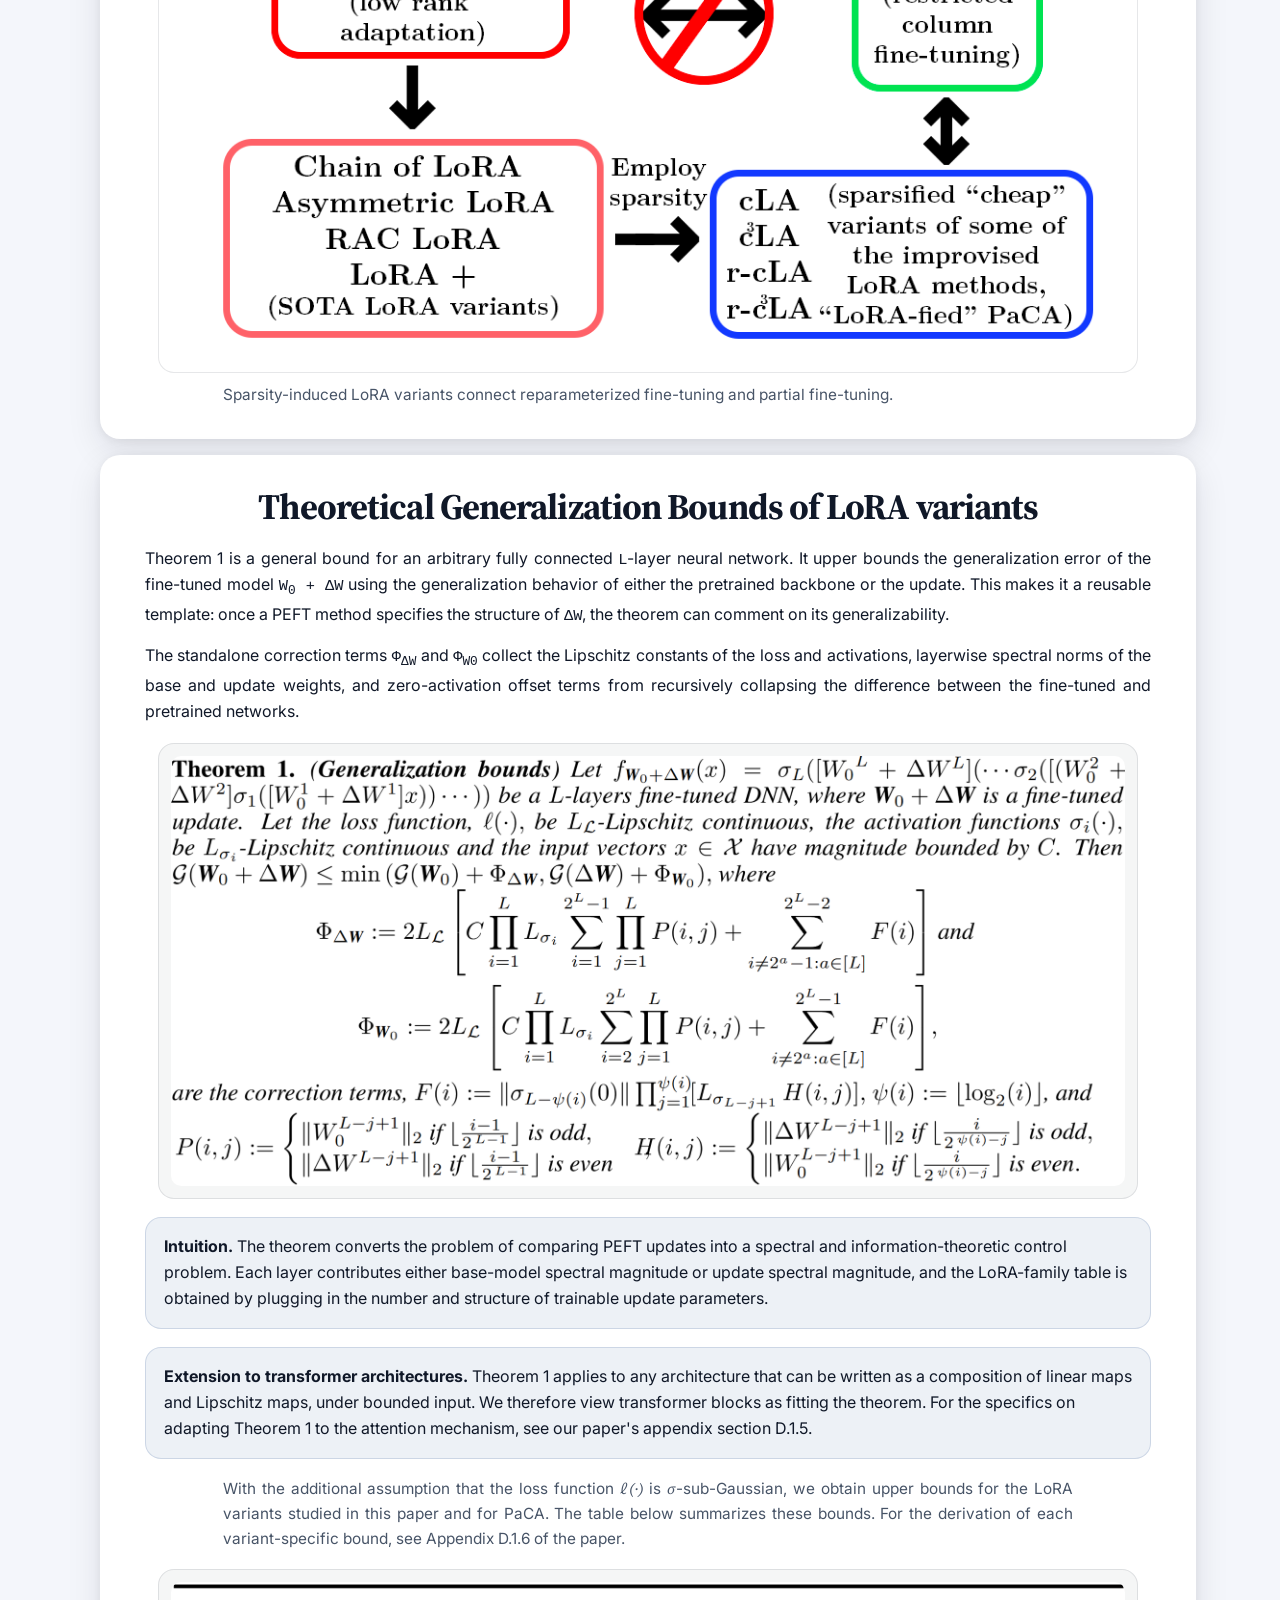
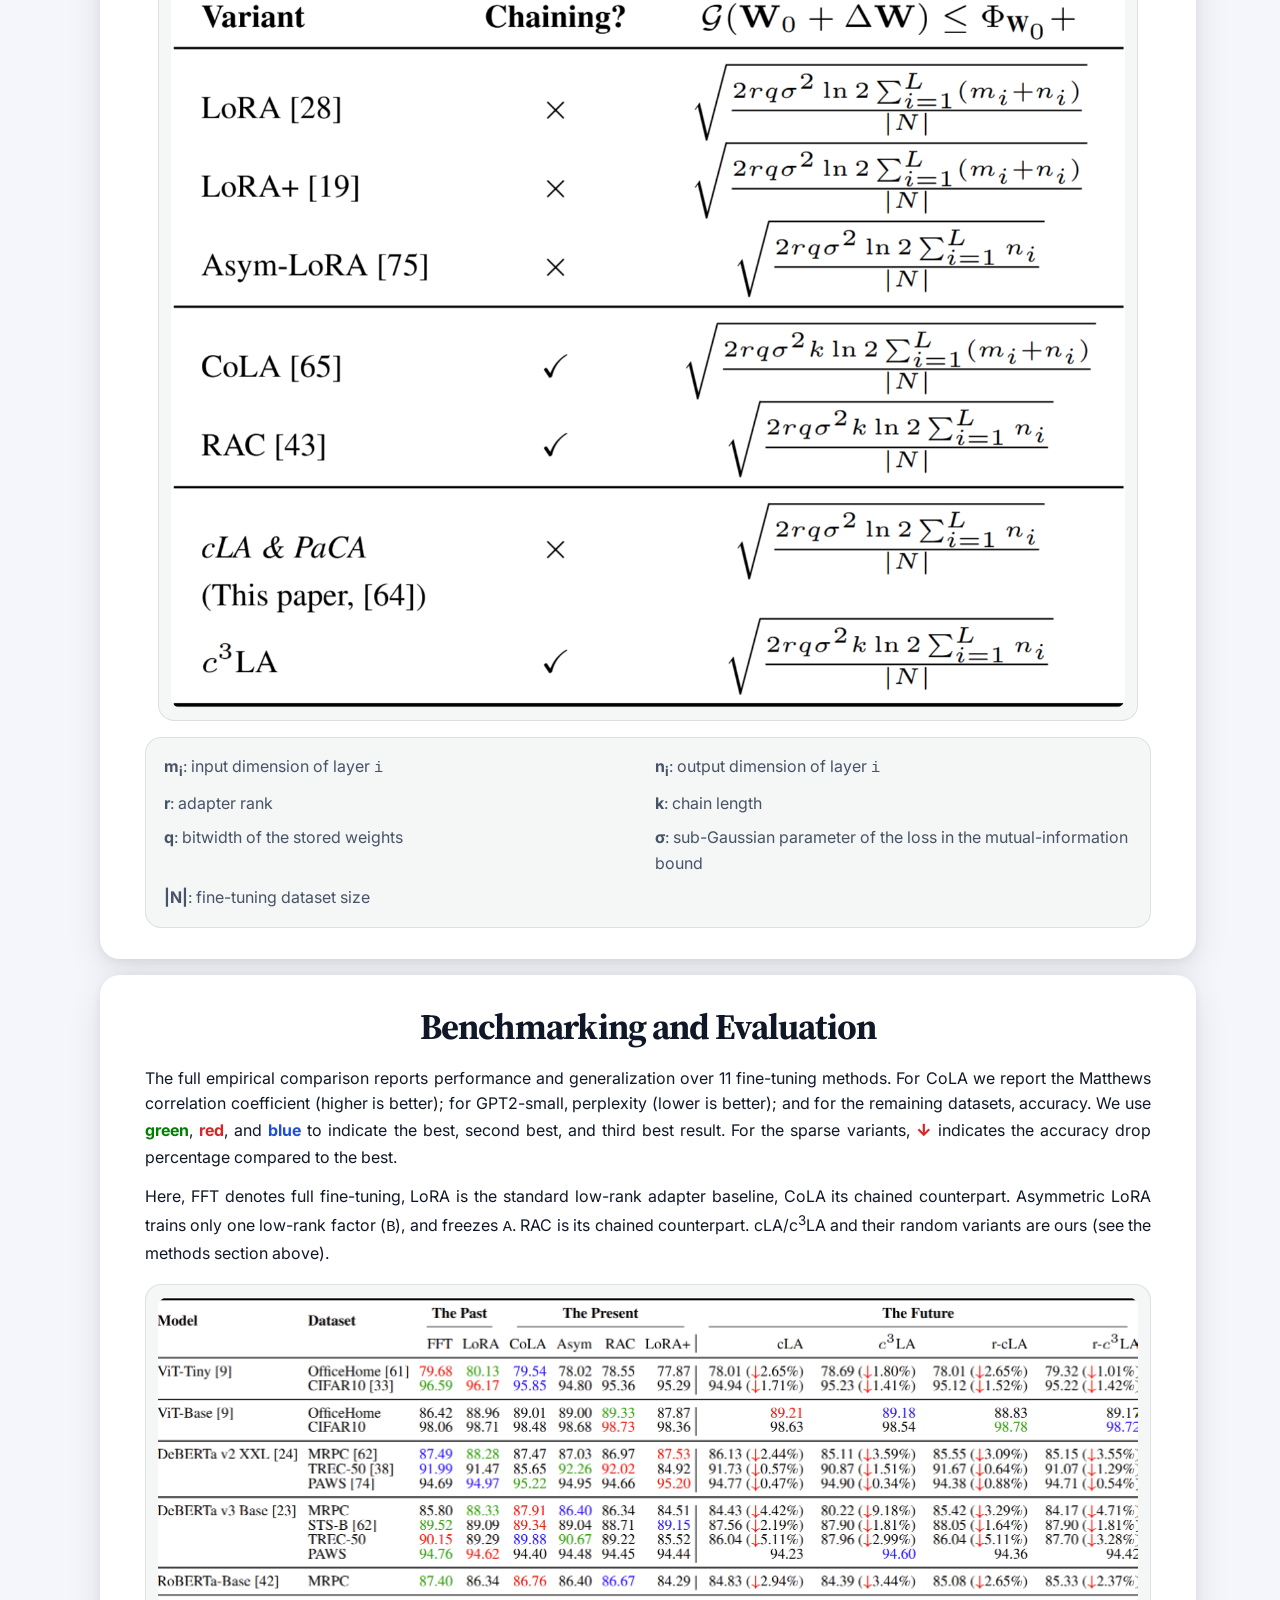
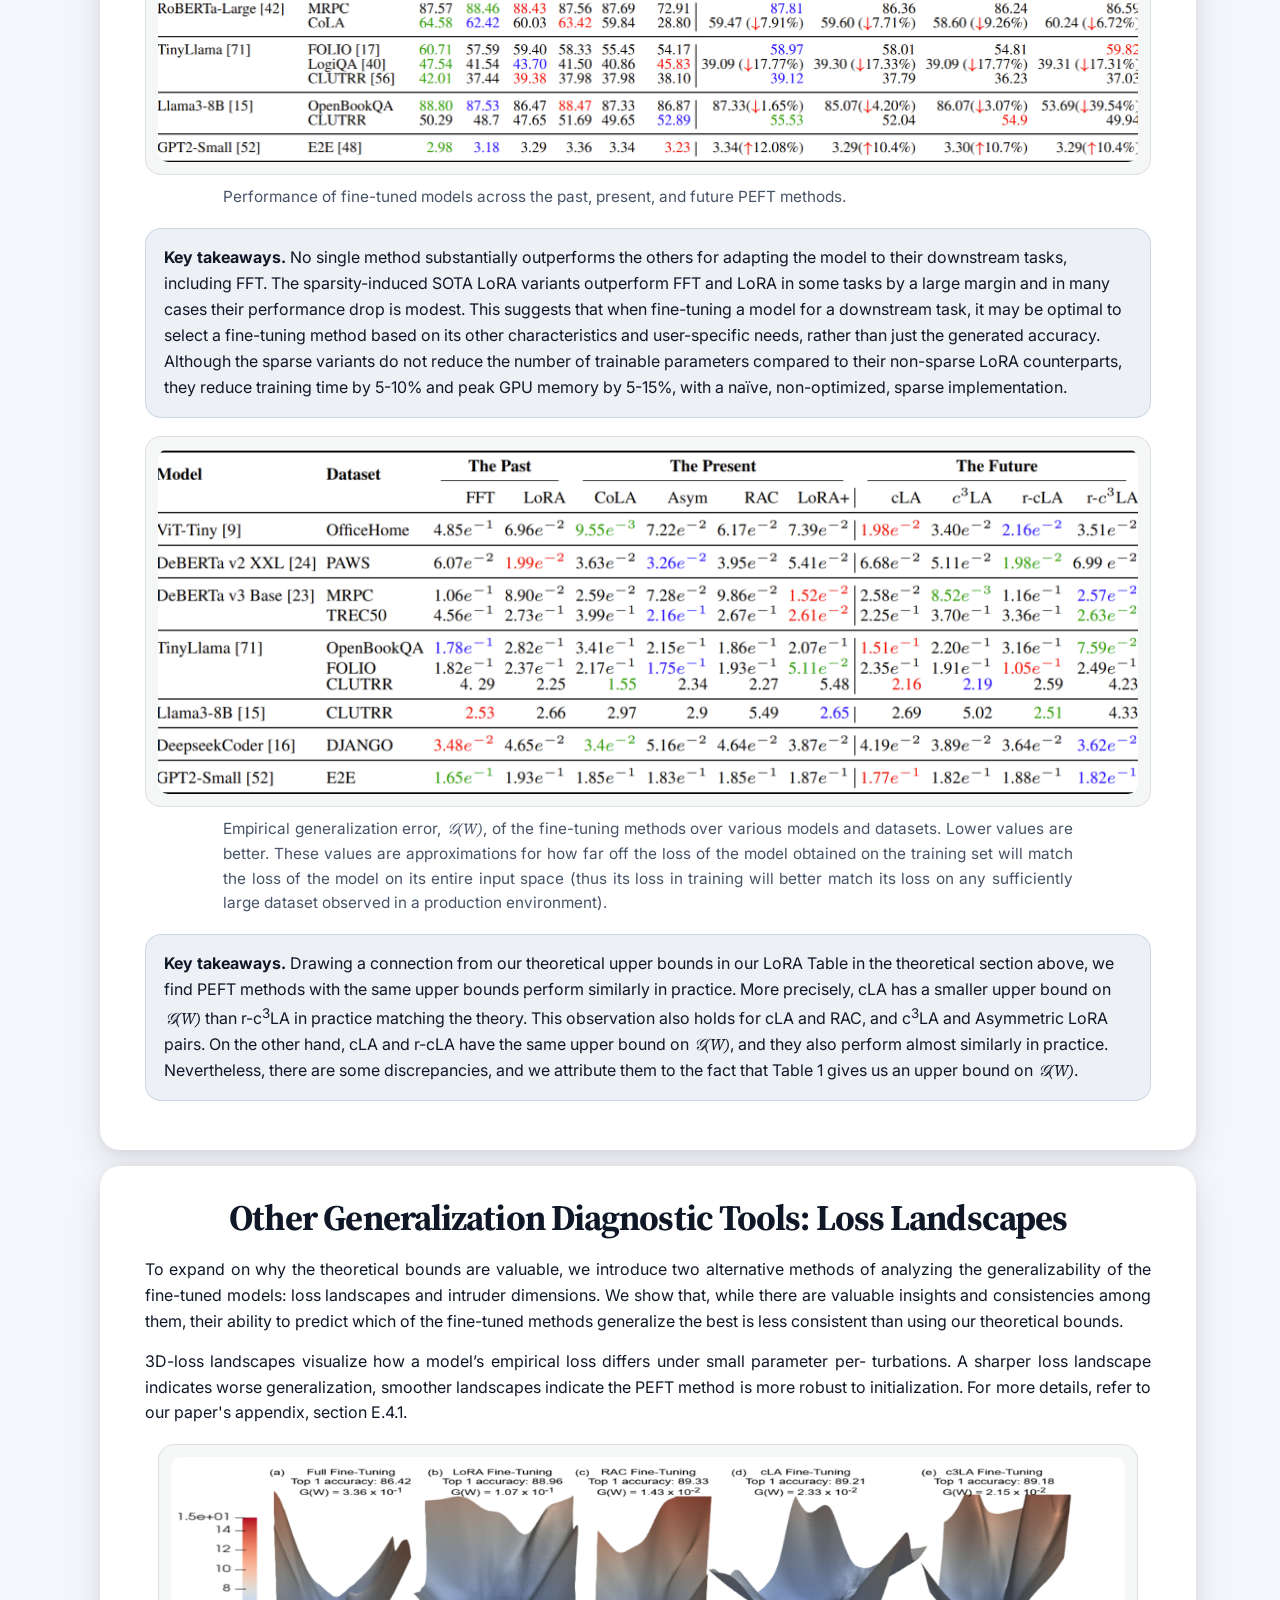
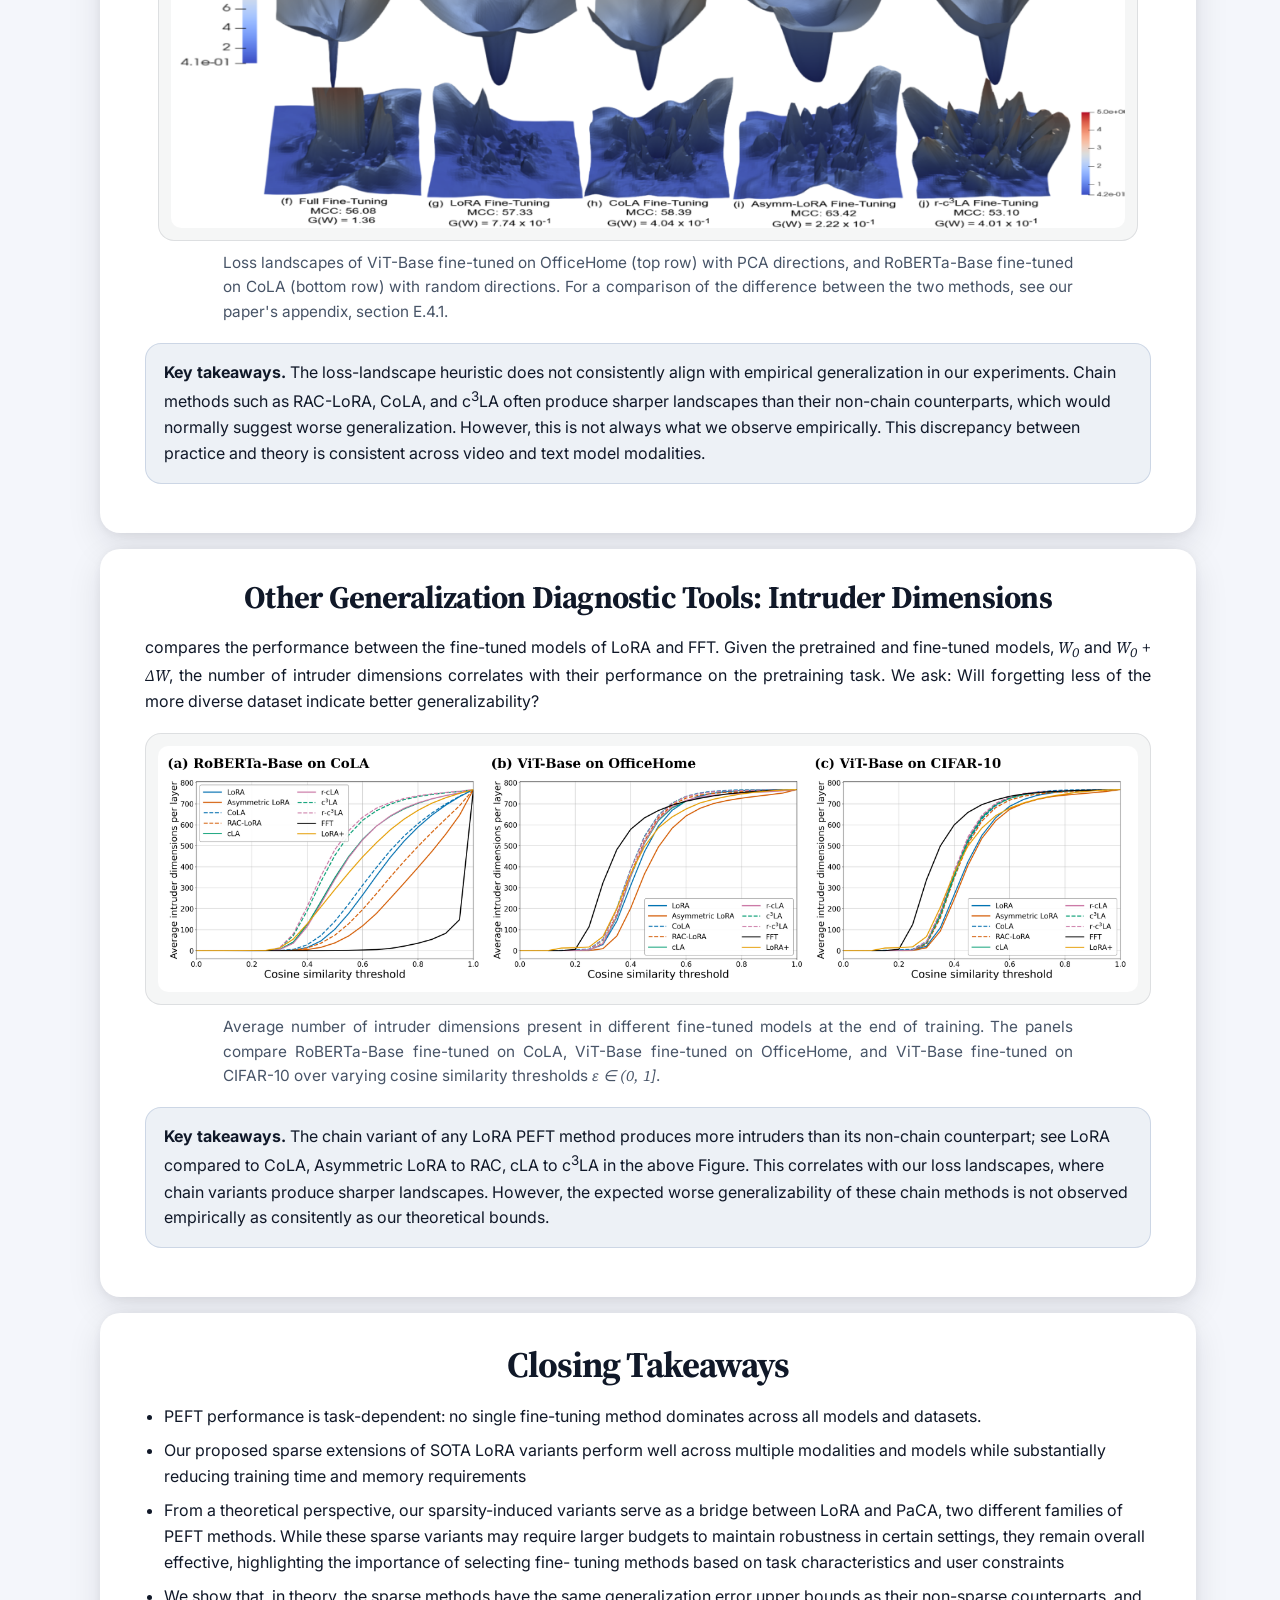
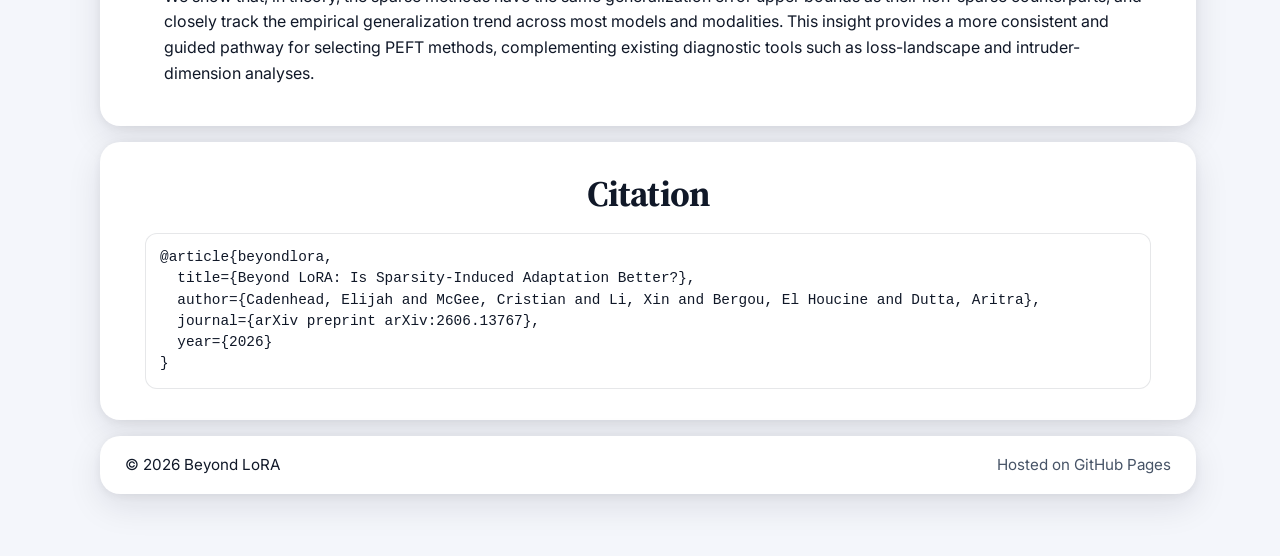
==== commit d1f4e4f9: "Update index.html" ====
--- a/docs/index.html
+++ b/docs/index.html
@@ -238,6 +238,9 @@
   <span class="rank-blue">blue</span> to indicate the best, second best, and third best result.
   For the sparse variants, <span class="red-down">↓</span> indicates the accuracy drop percentage
   compared to the best.
+      </p>
+      <p>
+        Here, FFT denotes full fine-tuning, LoRA is the standard low-rank adapter baseline, CoLA its chained counterpart. Asymmetric LoRA trains only one low-rank factor (<span class="mono">B</span>), and freezes <span class="mono">A</span>. RAC is its chained counterpart. cLA/c<sup>3</sup>LA and their random variants are ours (see the methods section above).
       </p>
       <figure class="img-figure wide-figure">
         <img src="Table2_Performance.png" alt="Table 2: performance of fine-tuned models" />
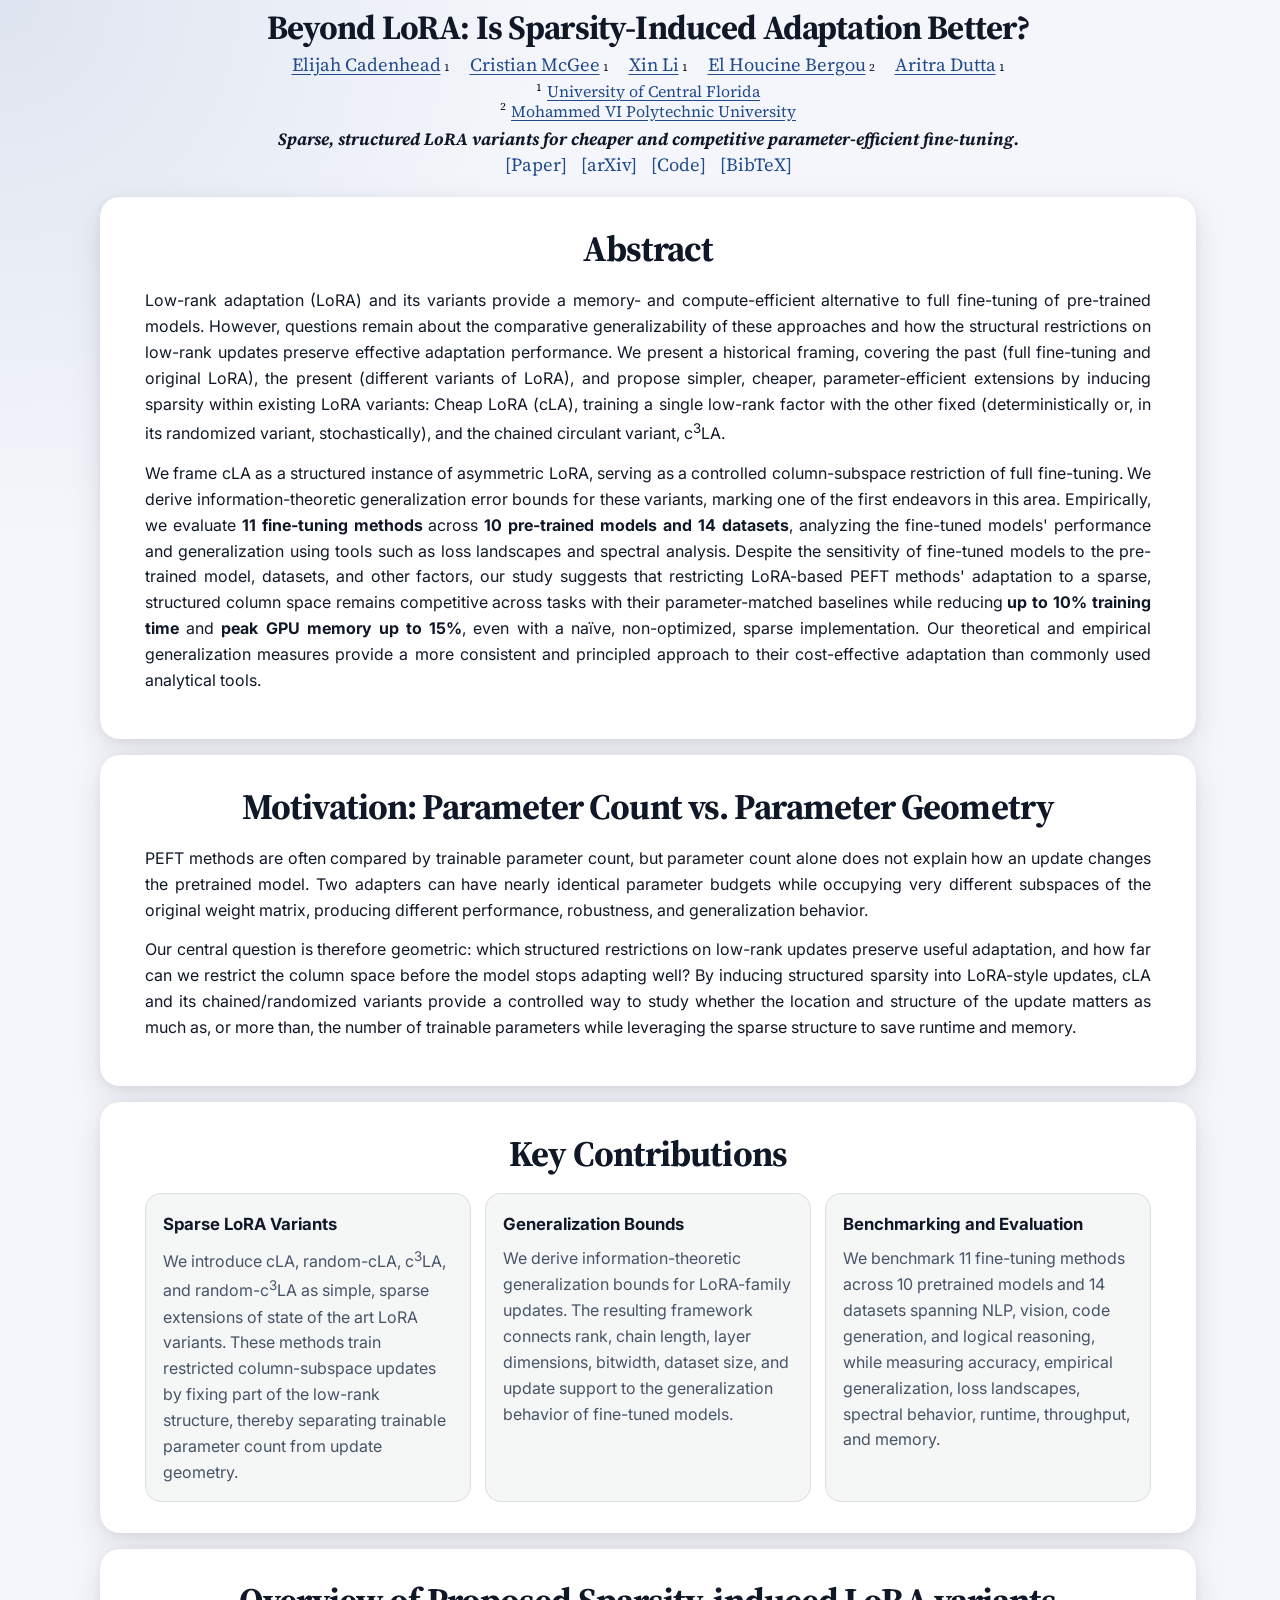
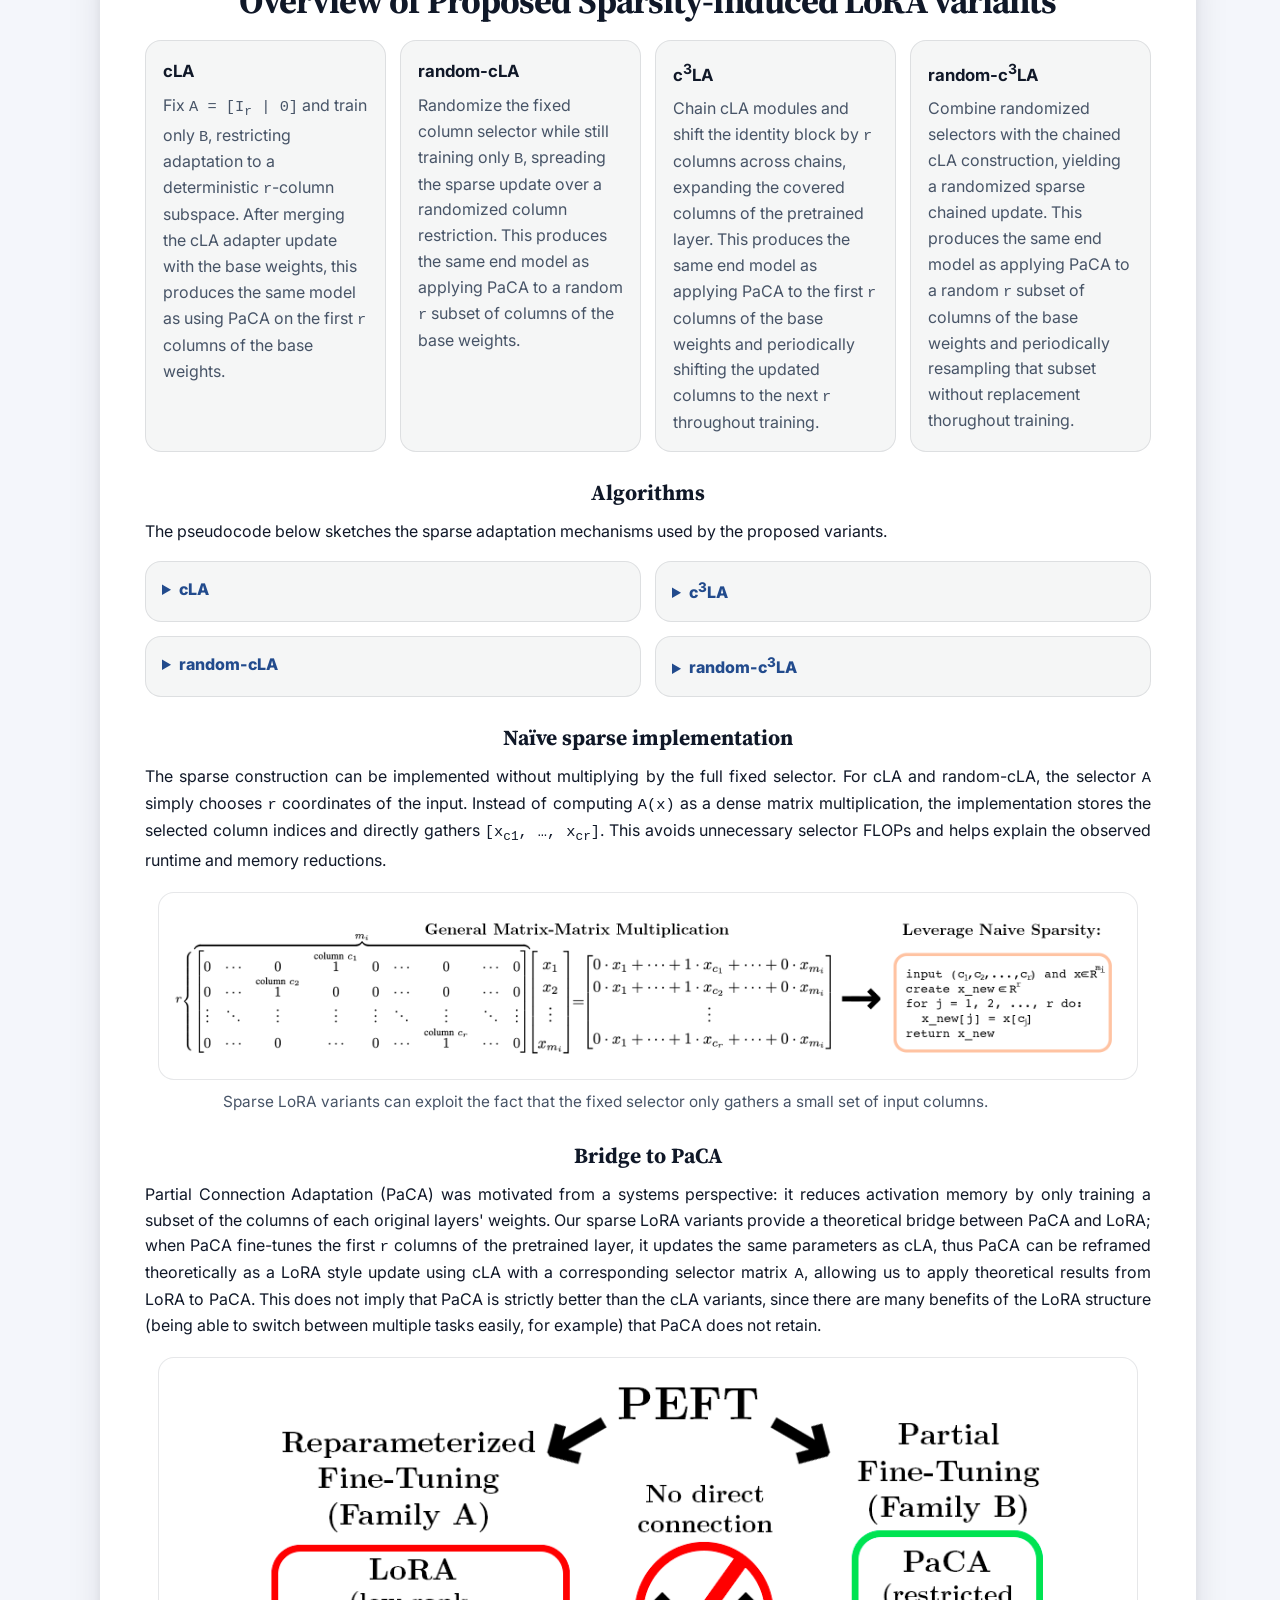
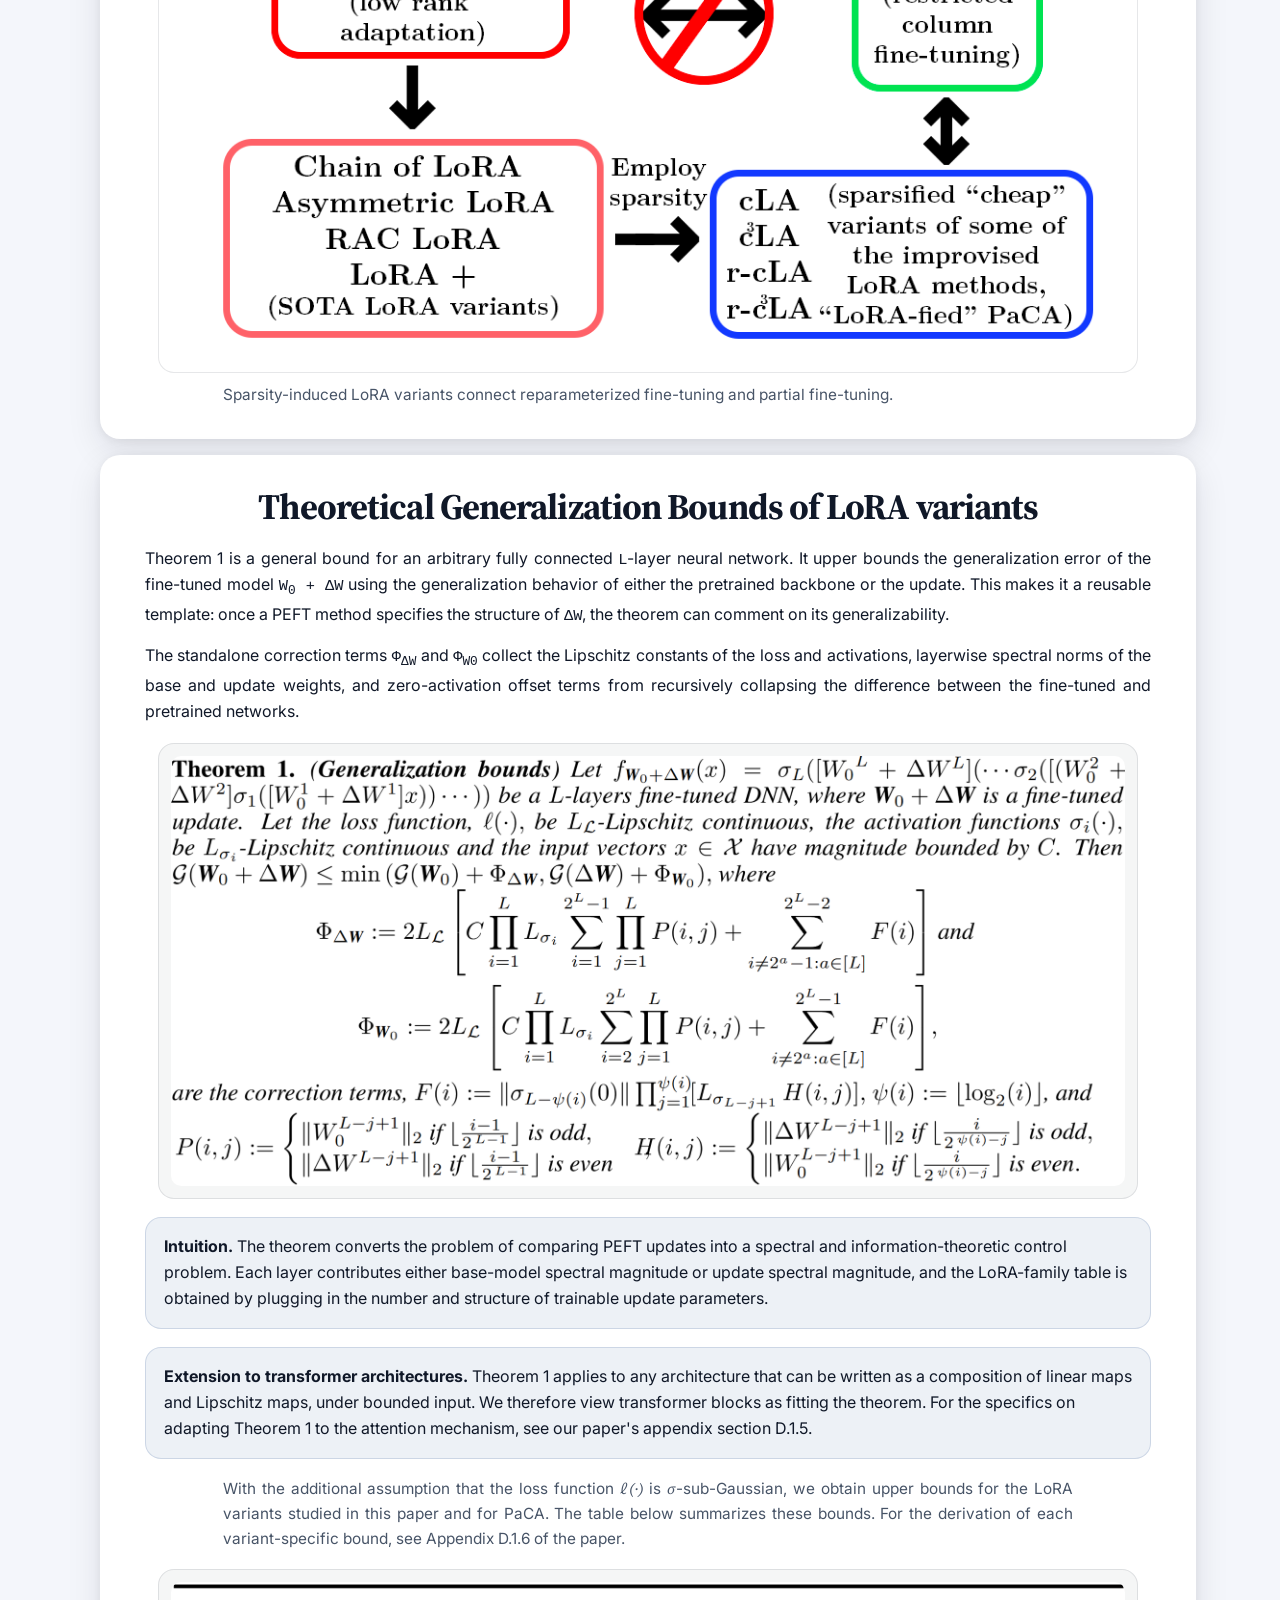
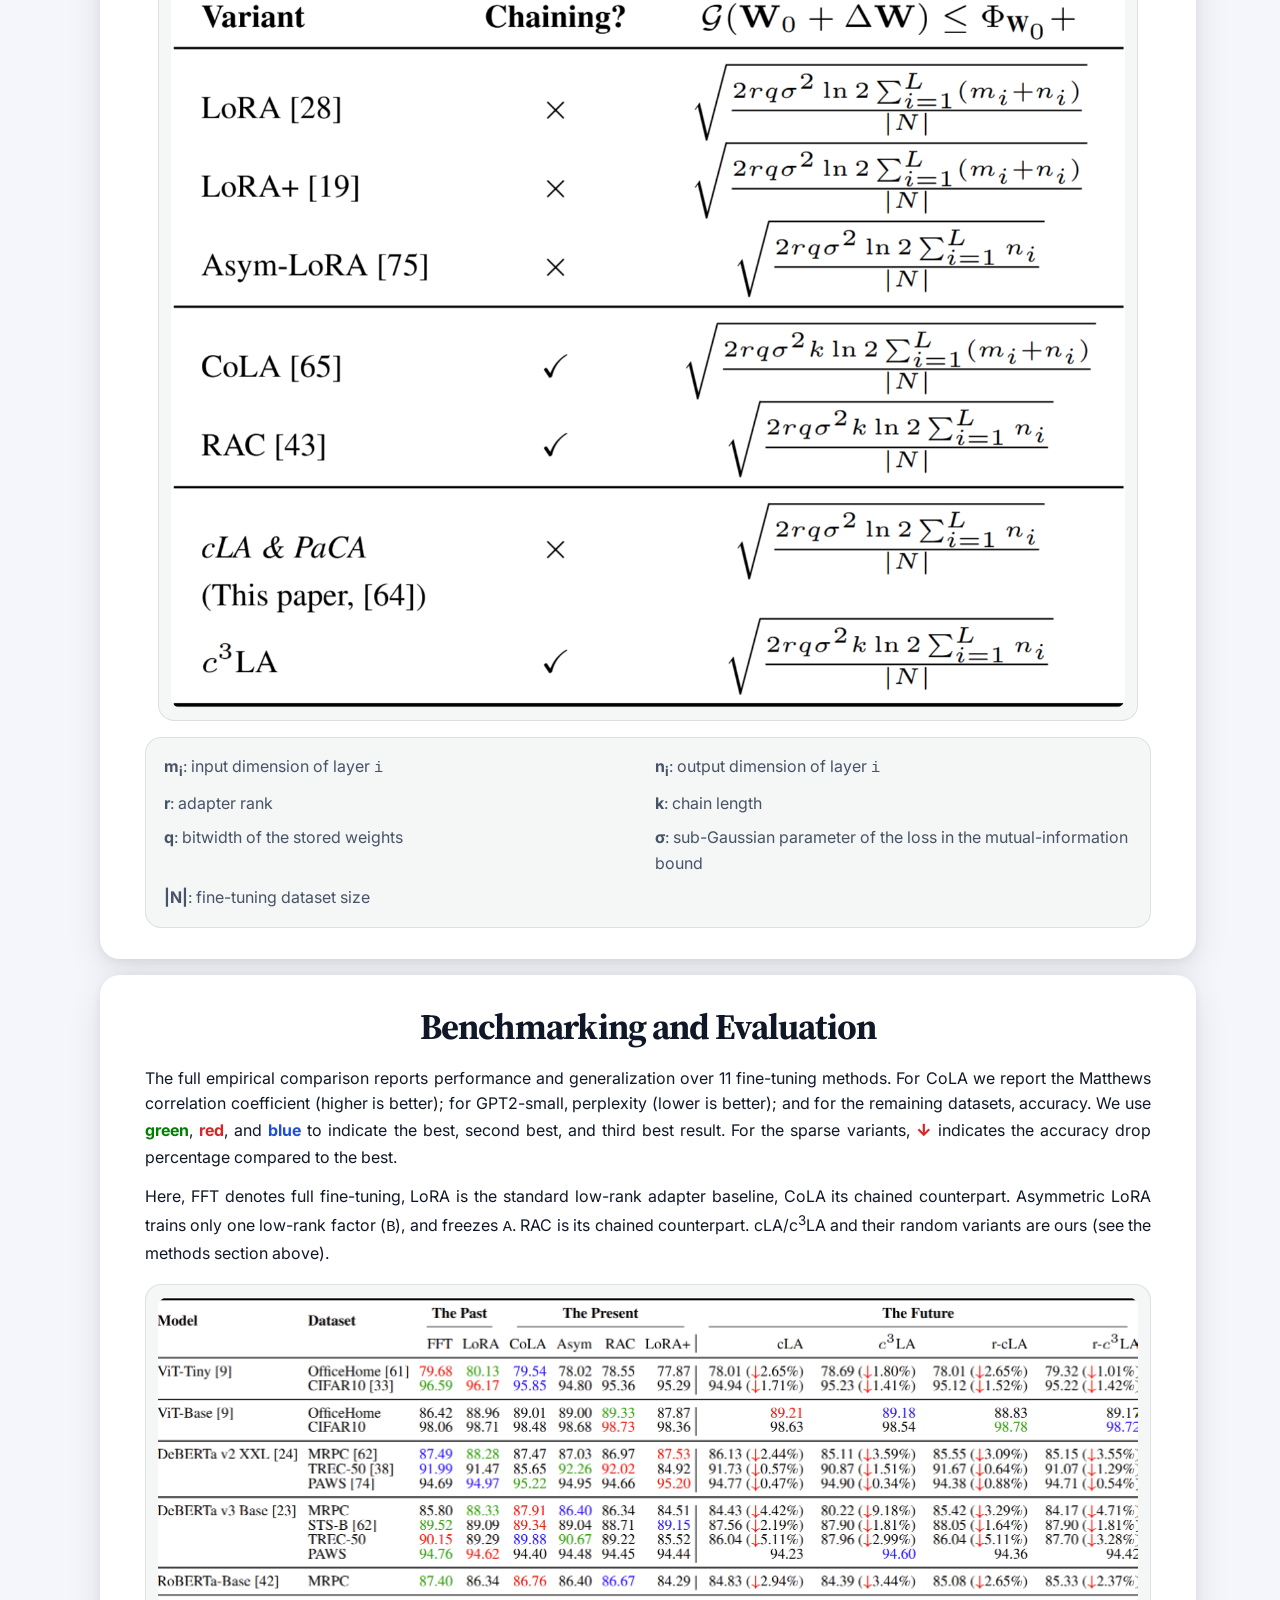
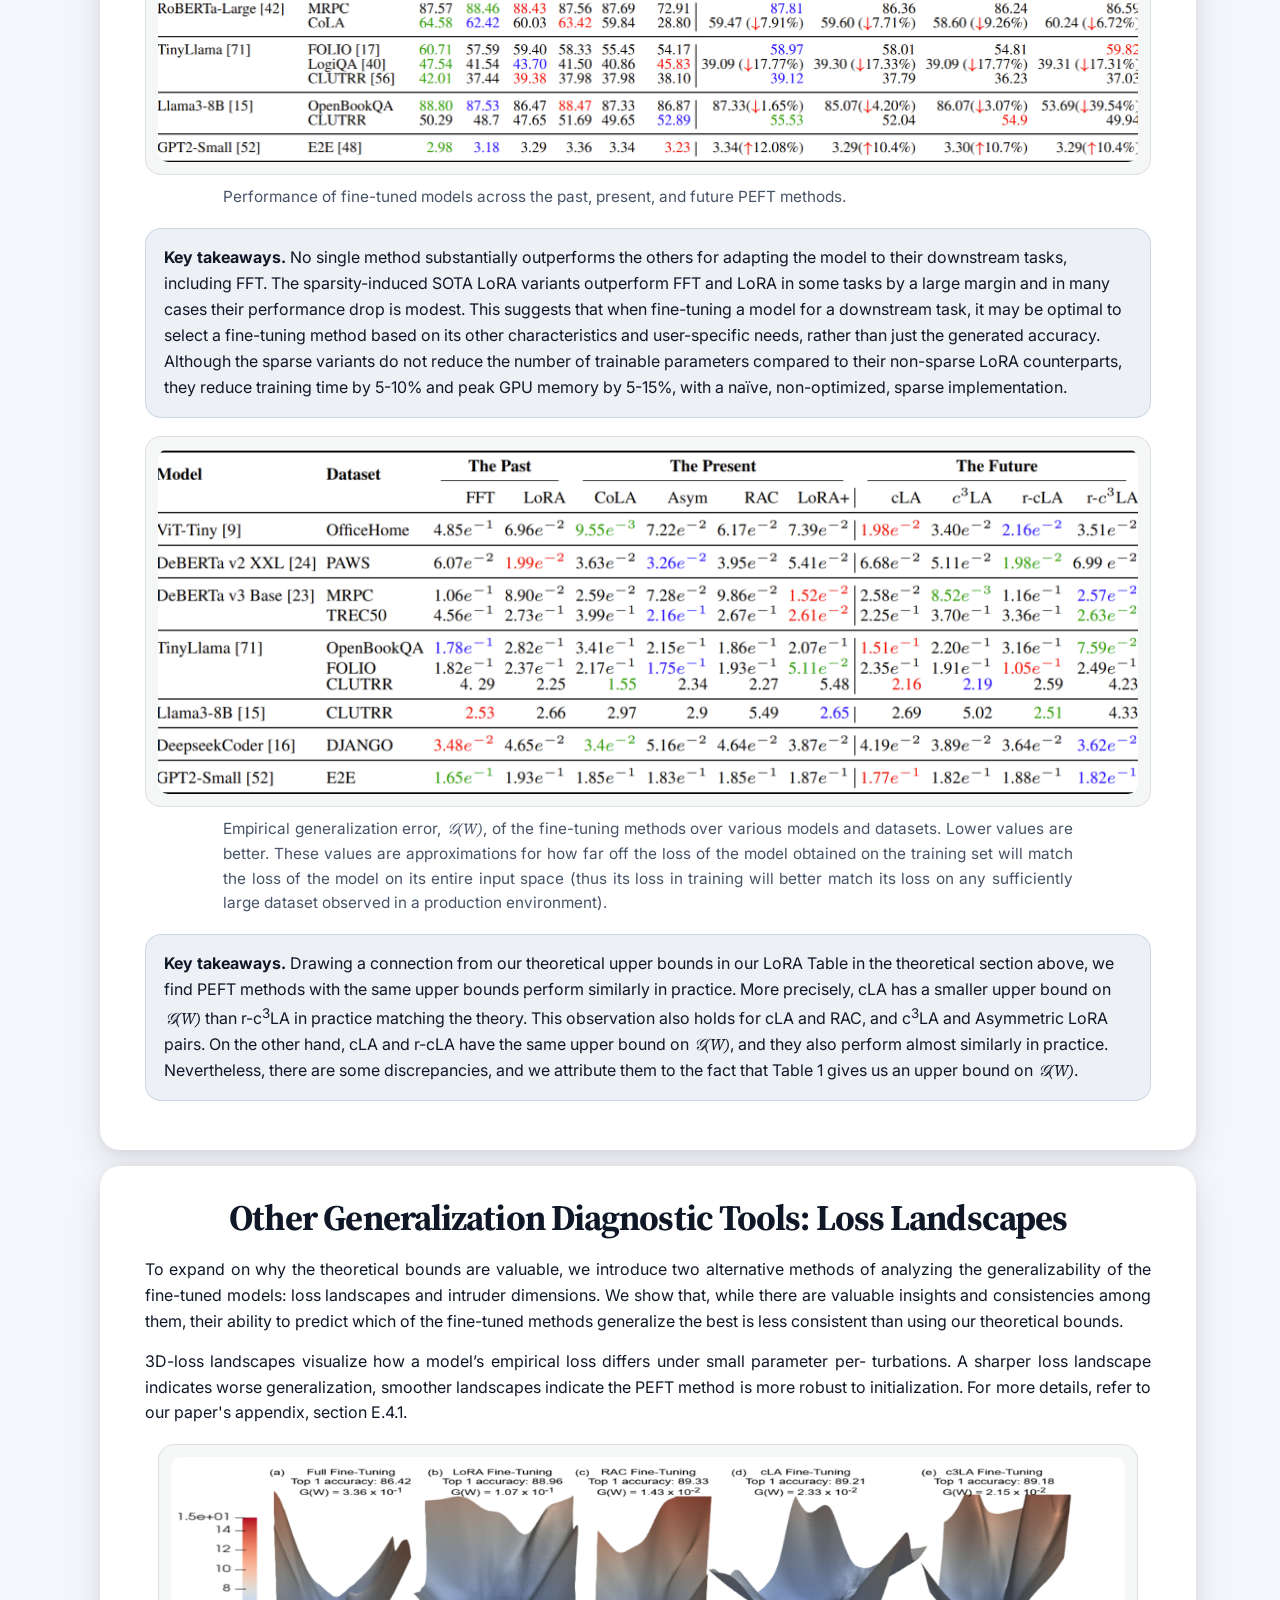
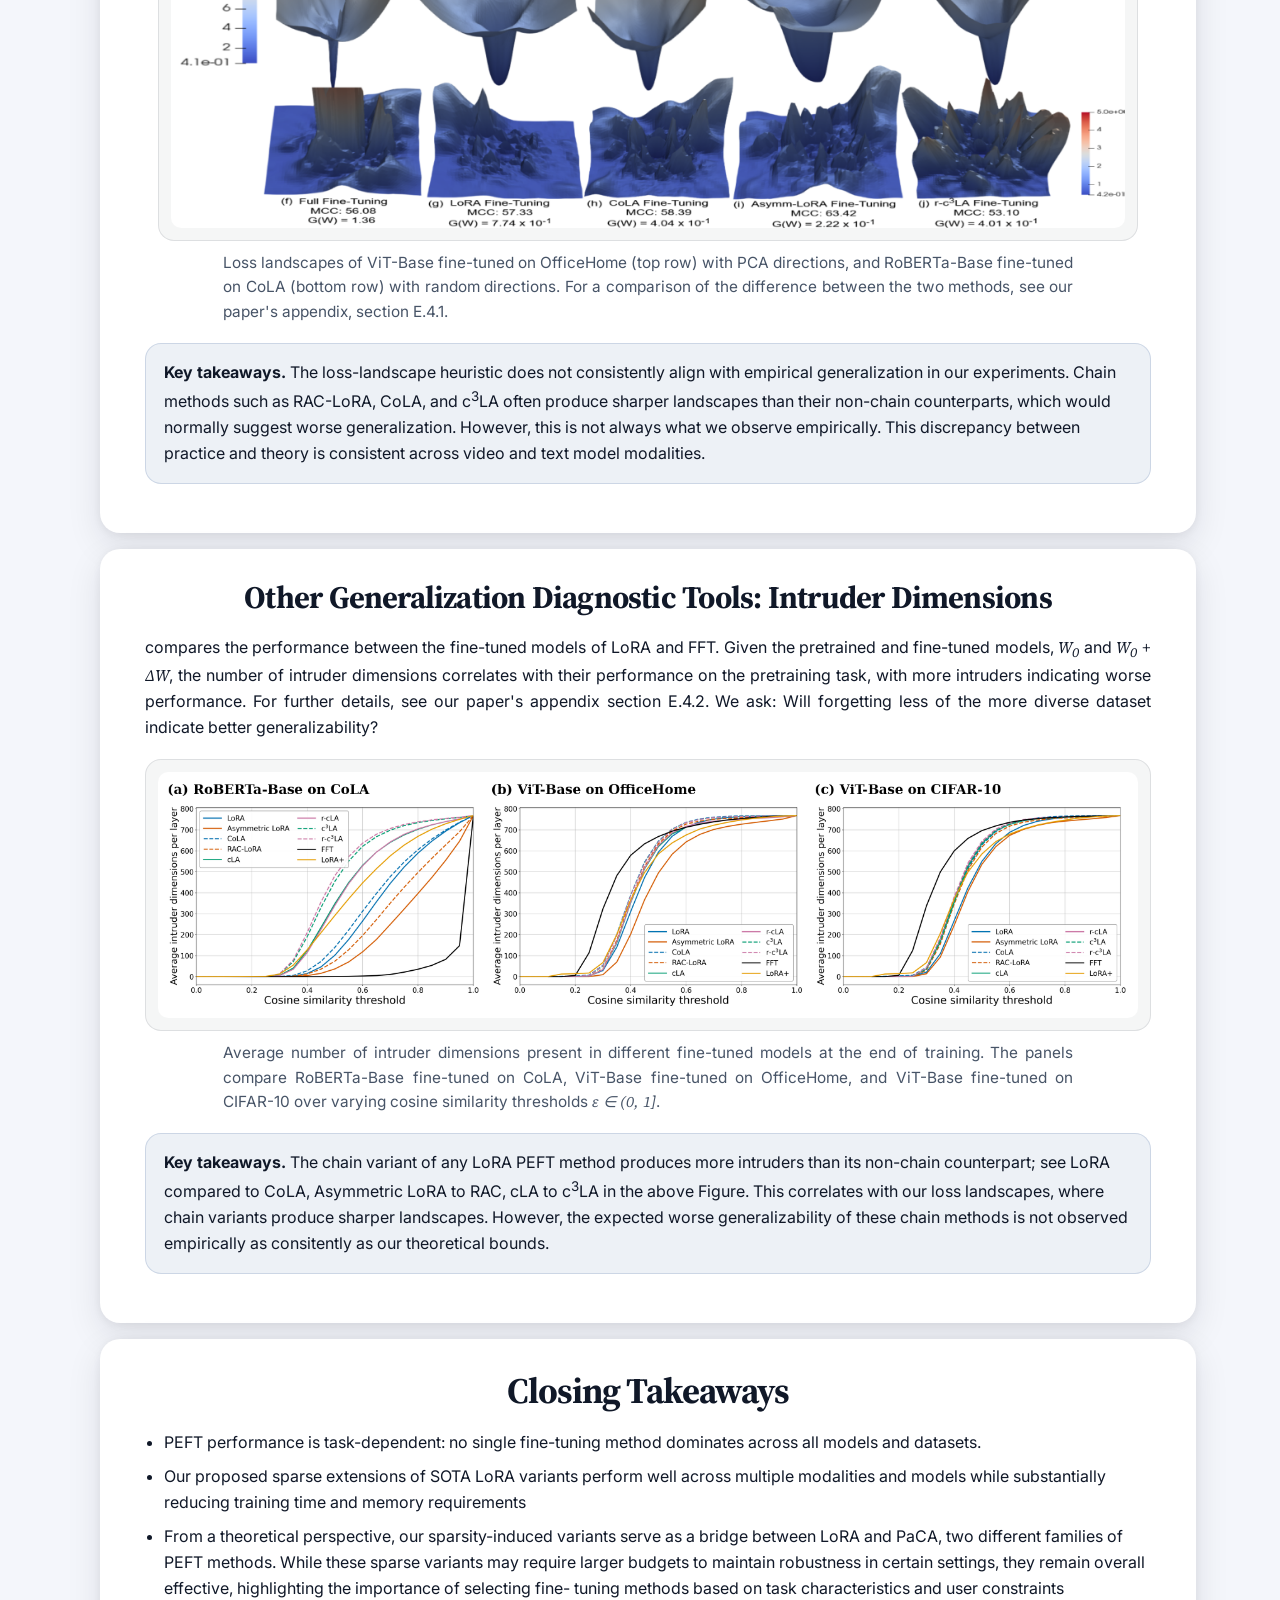
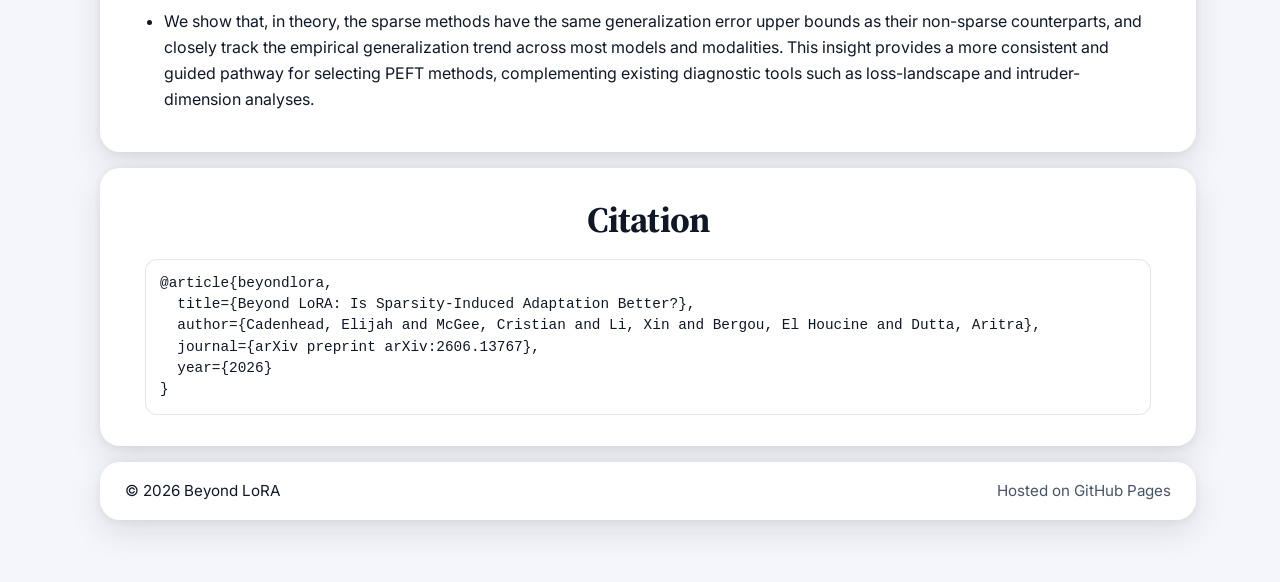
==== commit 83dc8bb5: "Update index.html" ====
--- a/docs/index.html
+++ b/docs/index.html
@@ -306,7 +306,7 @@
   <p>
     compares the performance between the fine-tuned models of LoRA
 and FFT. Given the pretrained and fine-tuned models, <span class="math">W<sub>0</sub></span> and <span class="math">W<sub>0</sub> + ΔW</span>, the number of intruder
-dimensions correlates with their performance on the pretraining task. We ask: Will forgetting less of the more diverse dataset indicate
+dimensions correlates with their performance on the pretraining task, with more intruders indicating worse performance. For further details, see our paper's appendix section E.4.2. We ask: Will forgetting less of the more diverse dataset indicate
 better generalizability? 
   </p>
 
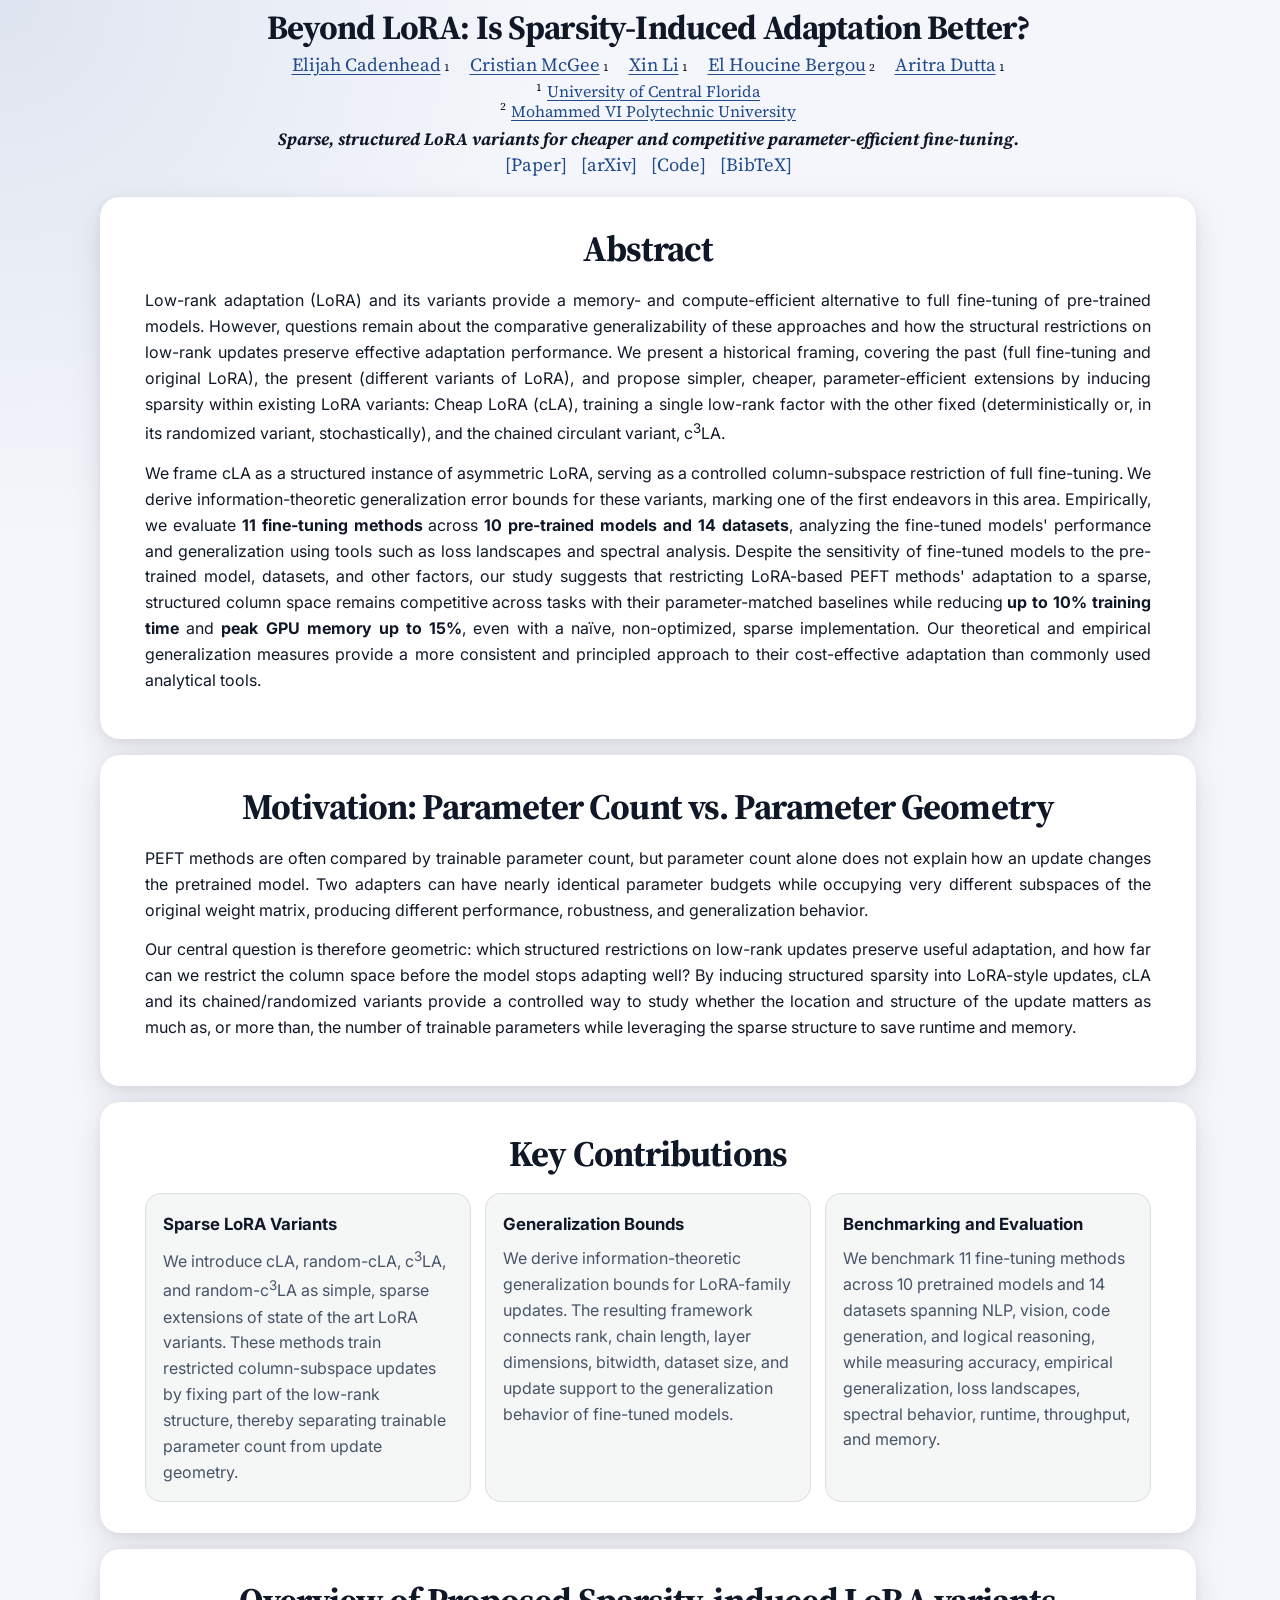
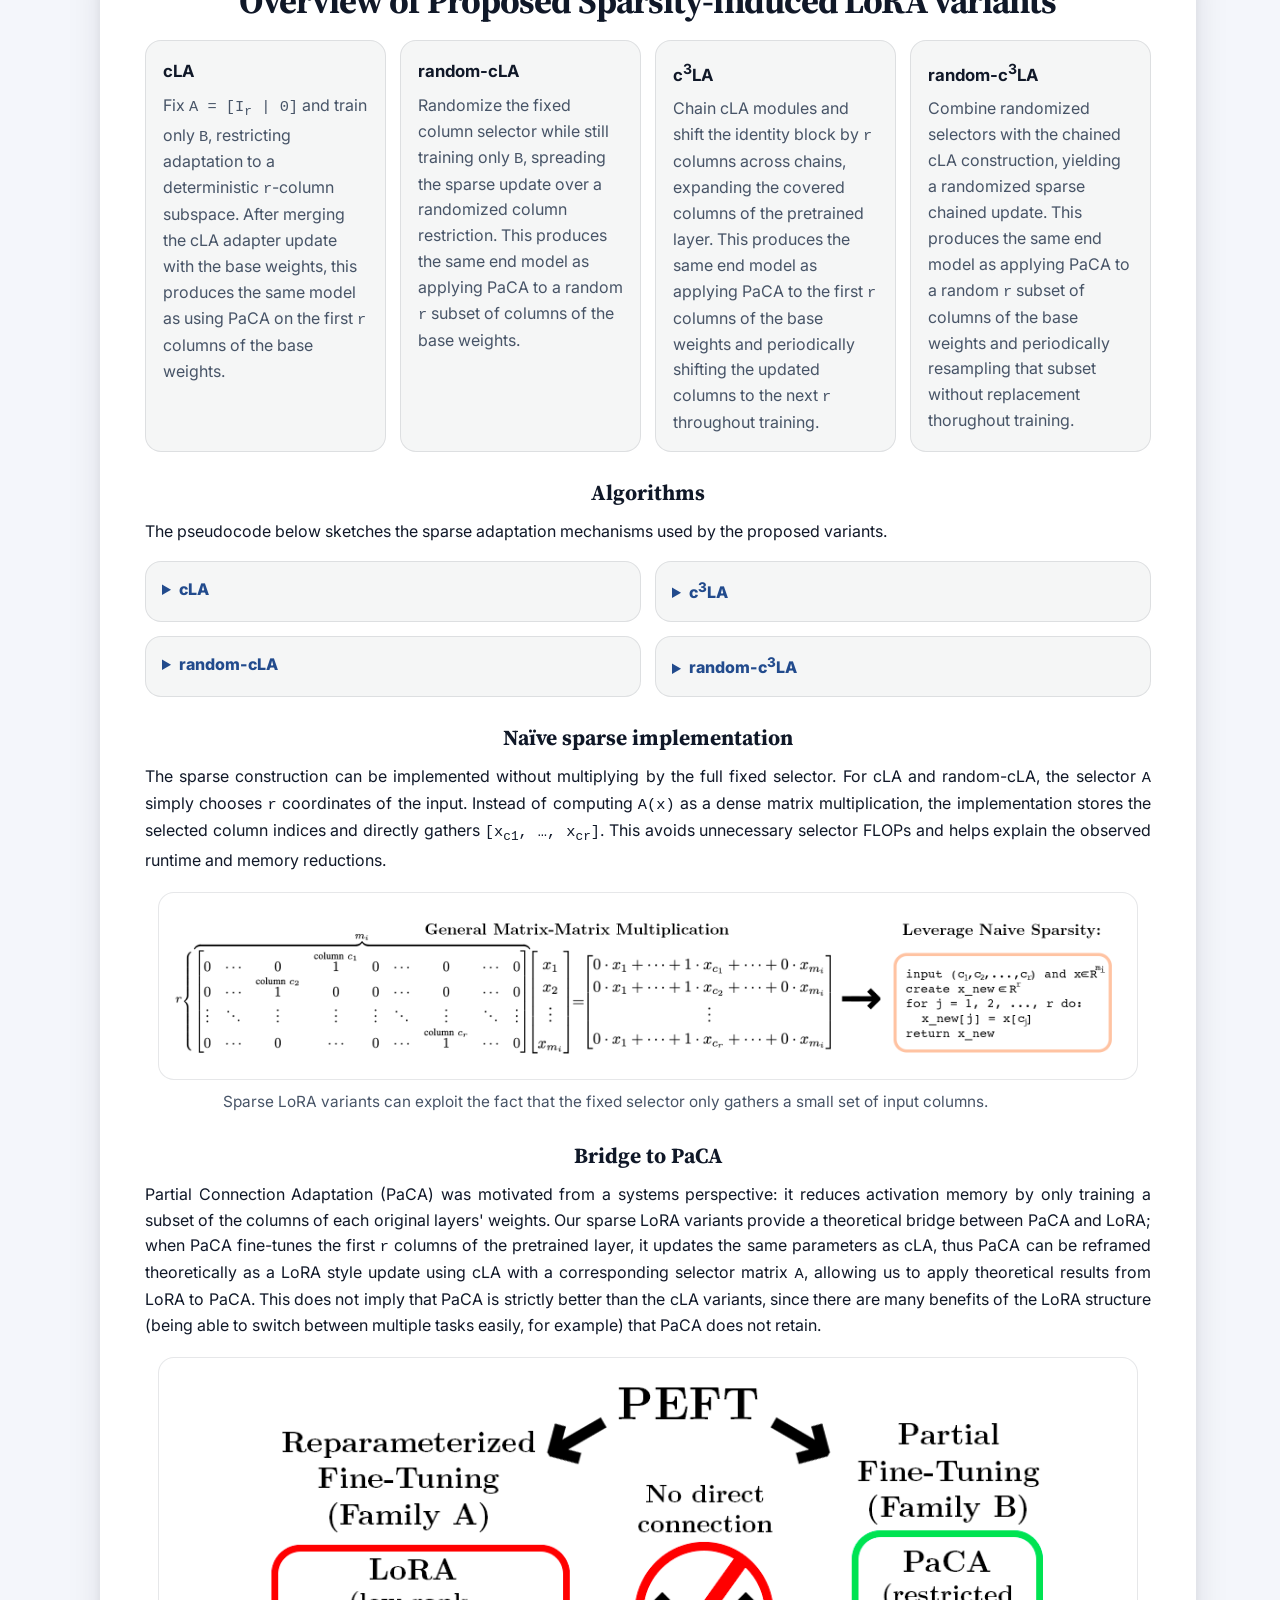
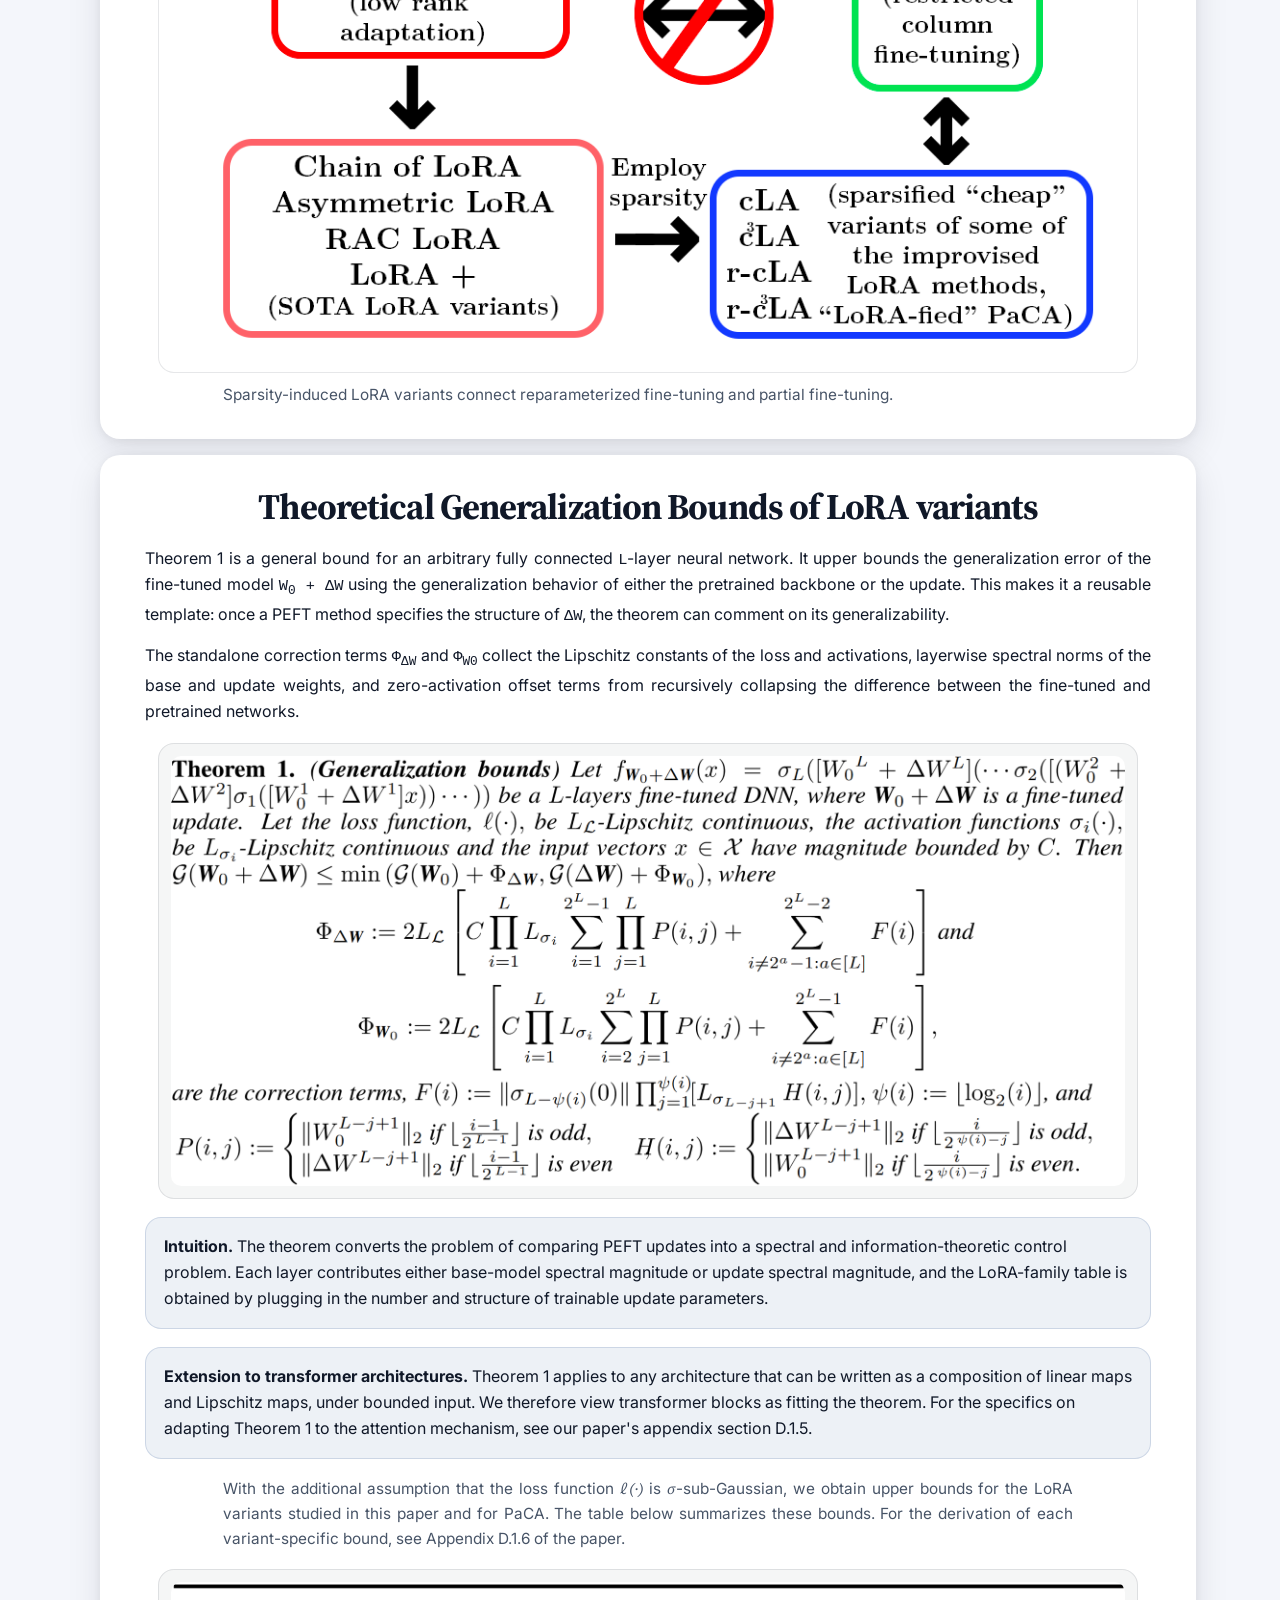
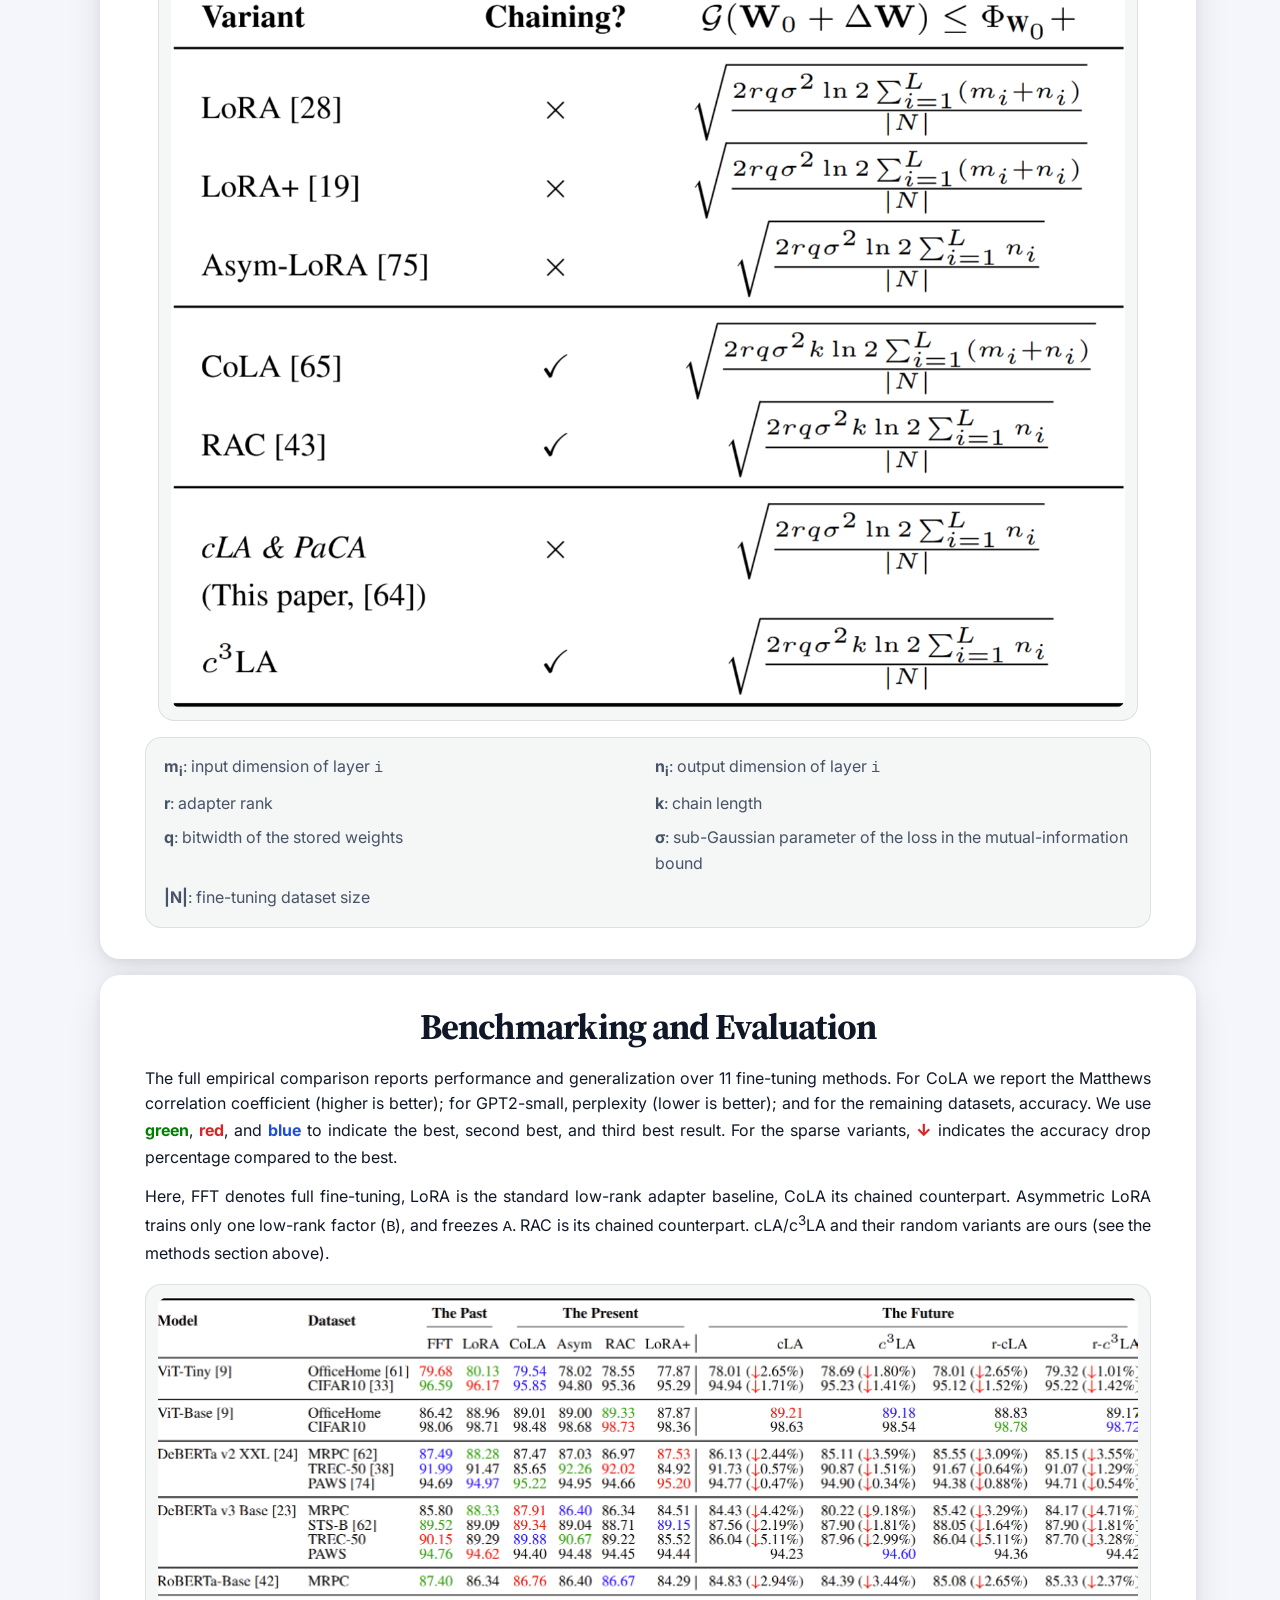
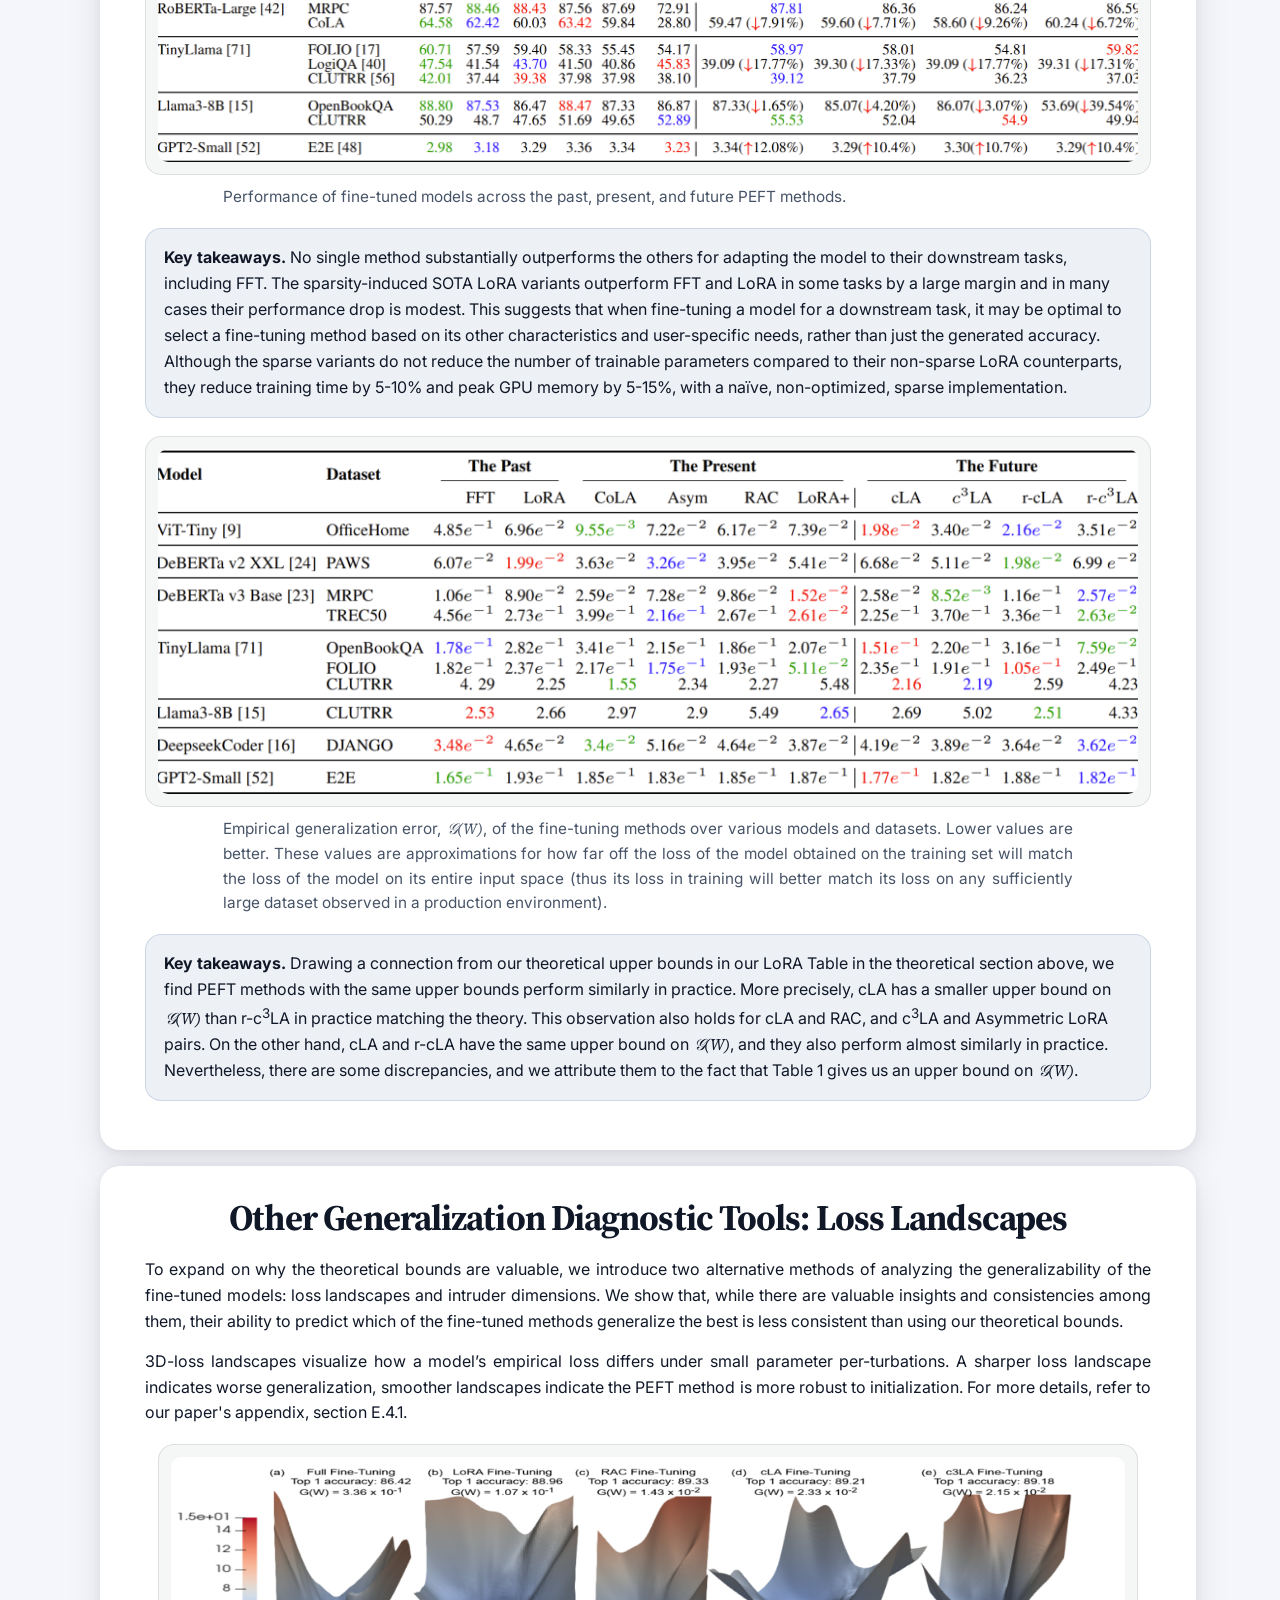
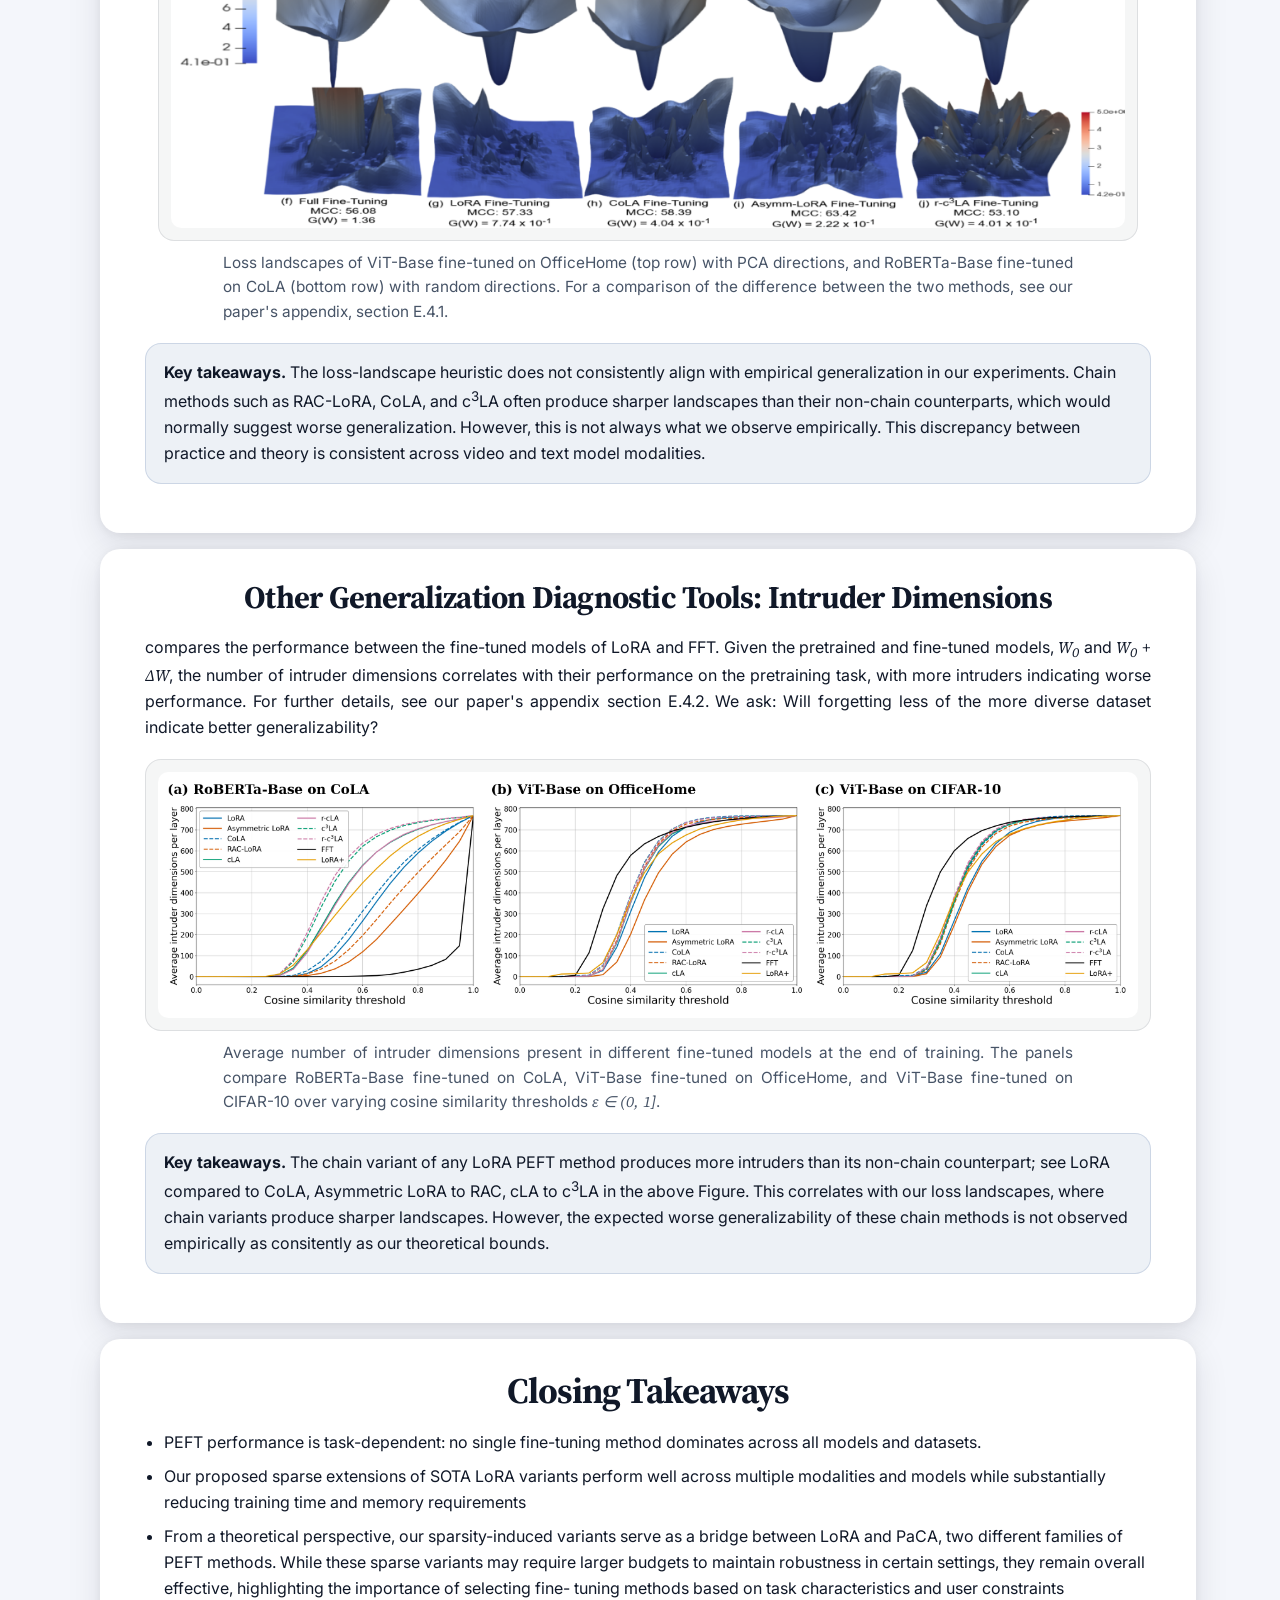
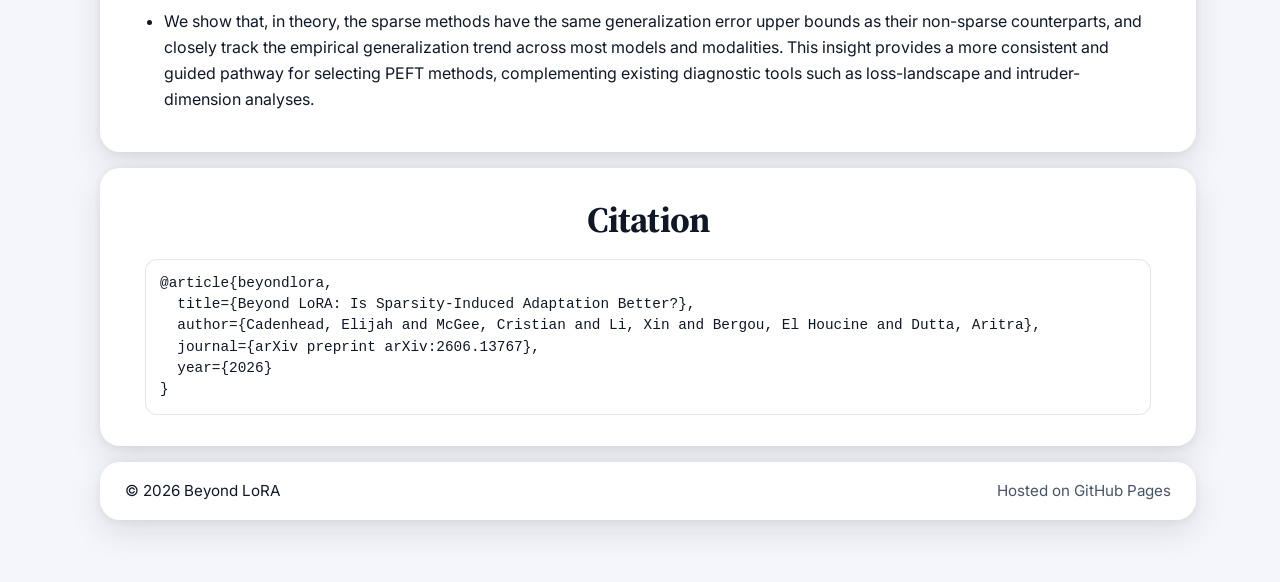
==== commit a0eac1fc: "Update index.html" ====
--- a/docs/index.html
+++ b/docs/index.html
@@ -280,8 +280,7 @@
   </p>
 
   <p>
-    3D-loss landscapes visualize how a model’s empirical loss differs under small parameter per-
-turbations. A sharper loss landscape indicates worse generalization, smoother
+    3D-loss landscapes visualize how a model’s empirical loss differs under small parameter per-turbations. A sharper loss landscape indicates worse generalization, smoother
 landscapes indicate the PEFT method is more robust to initialization. For more details, refer to our paper's appendix, section E.4.1.
   </p>
 
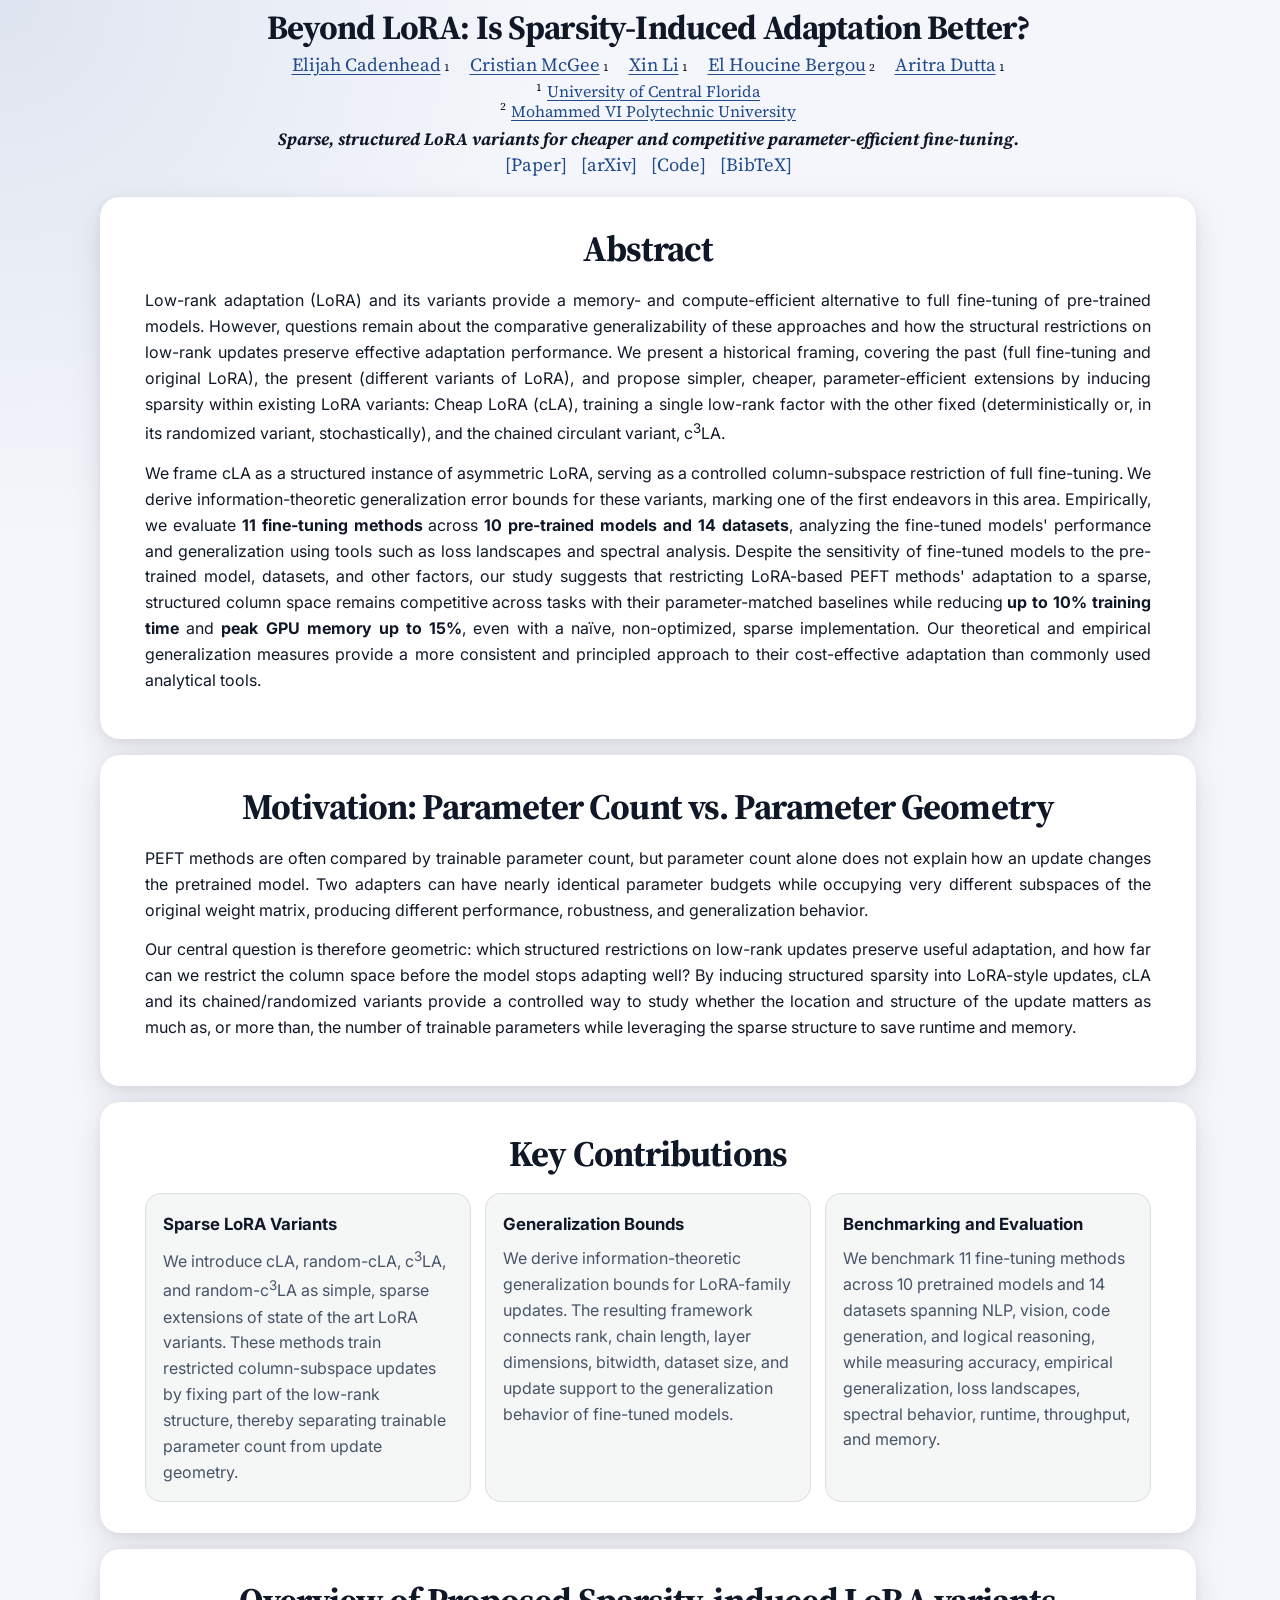
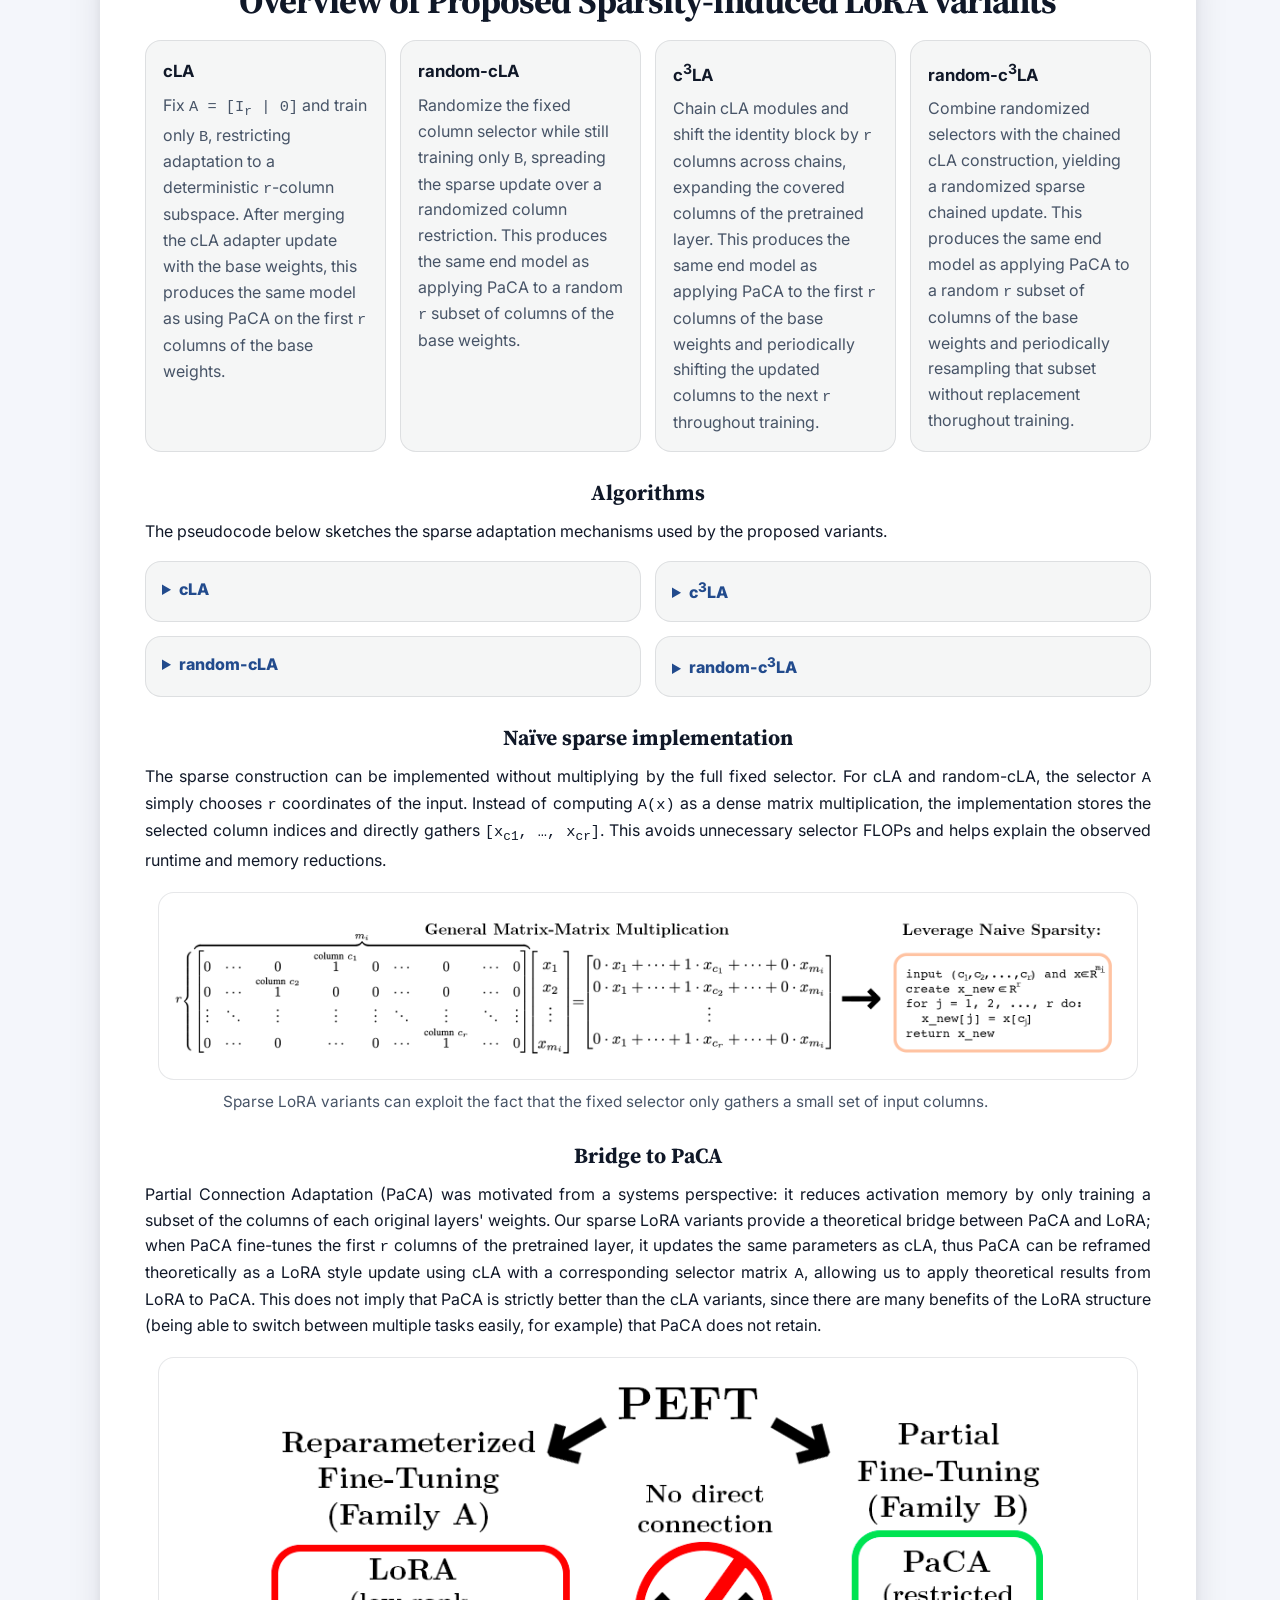
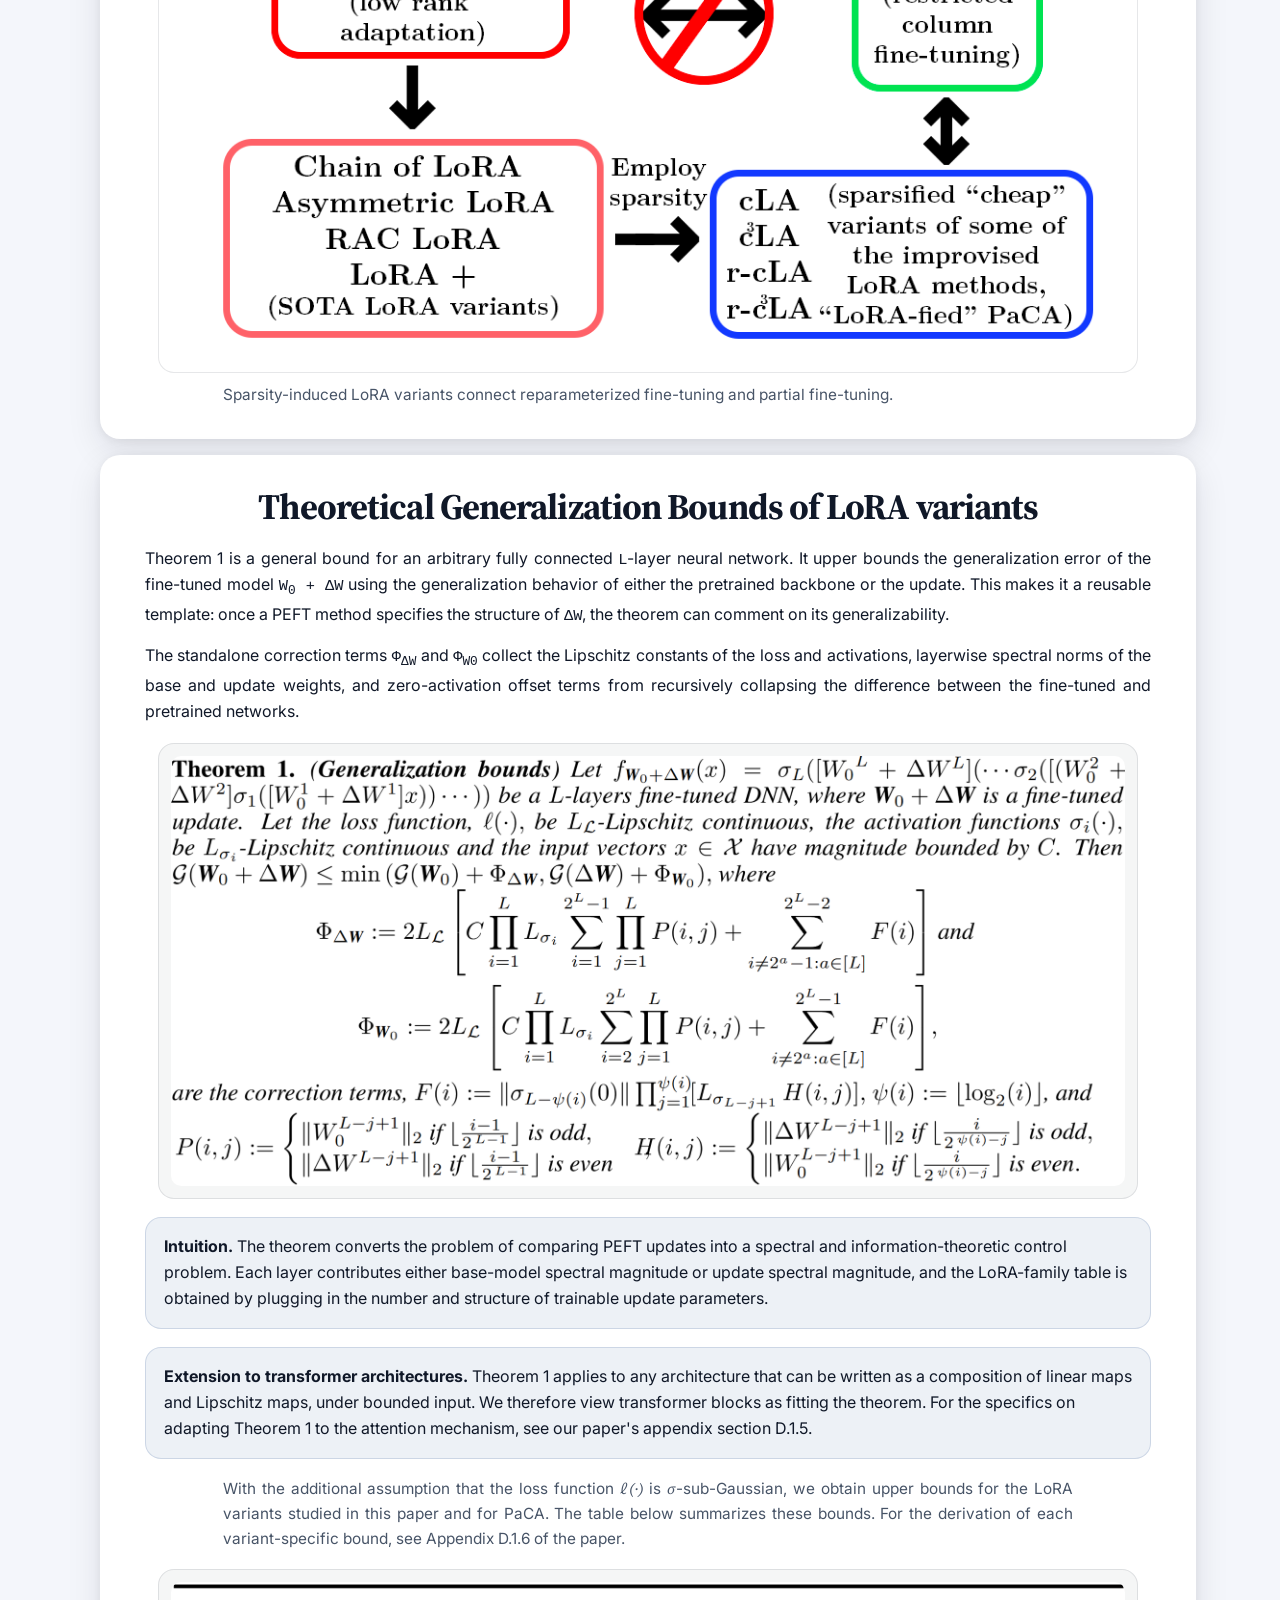
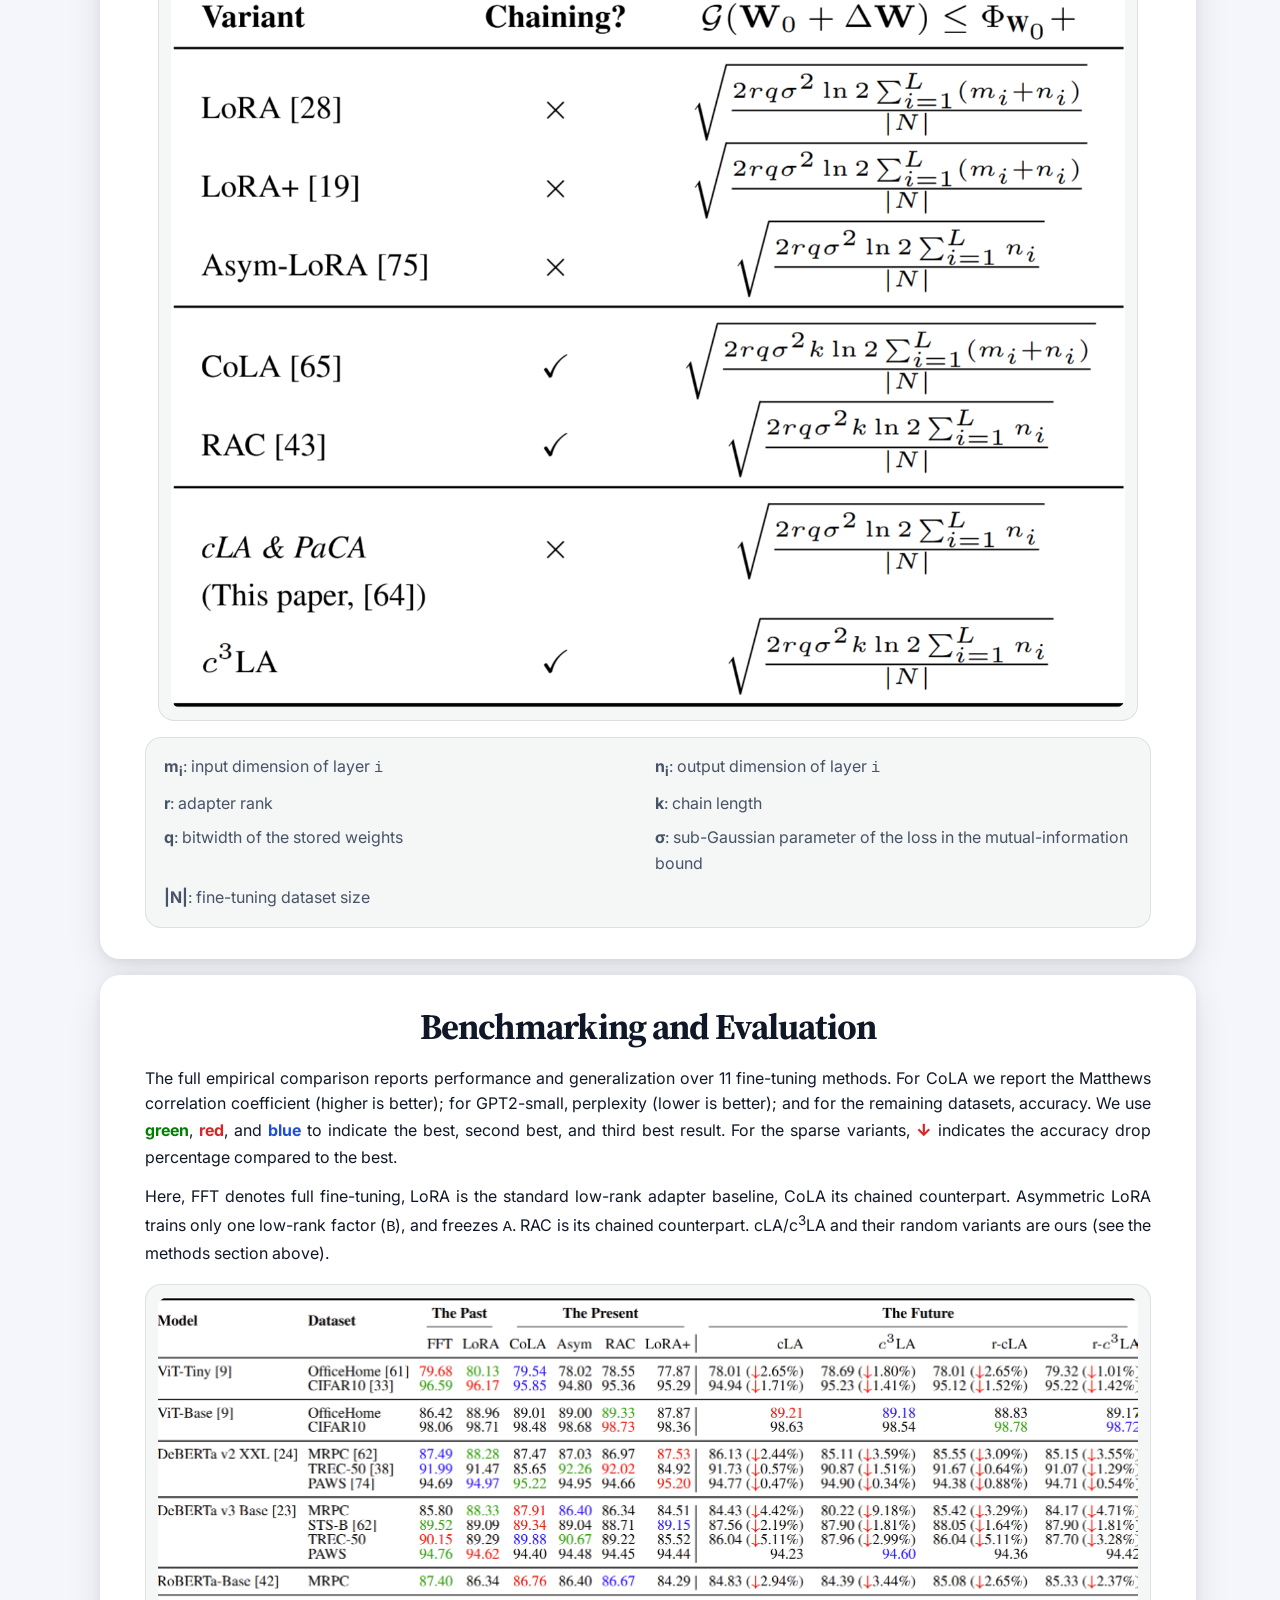
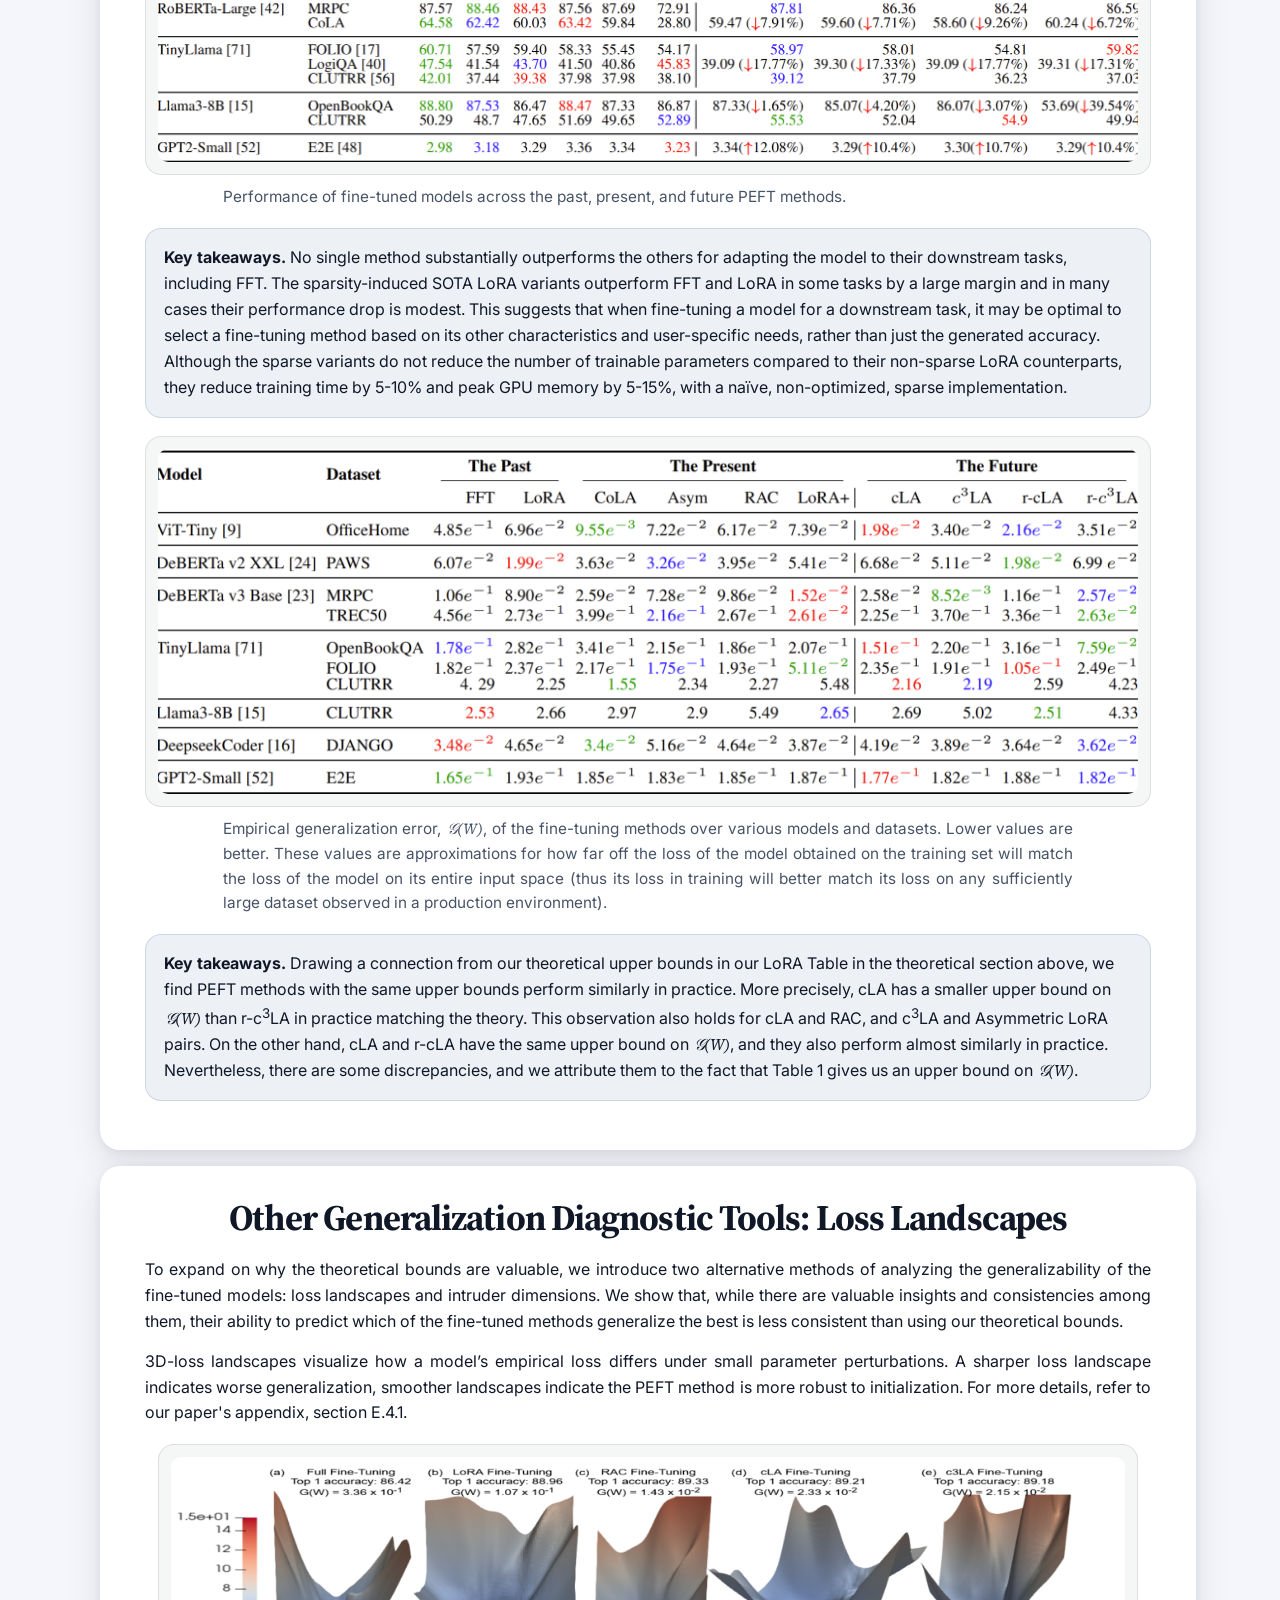
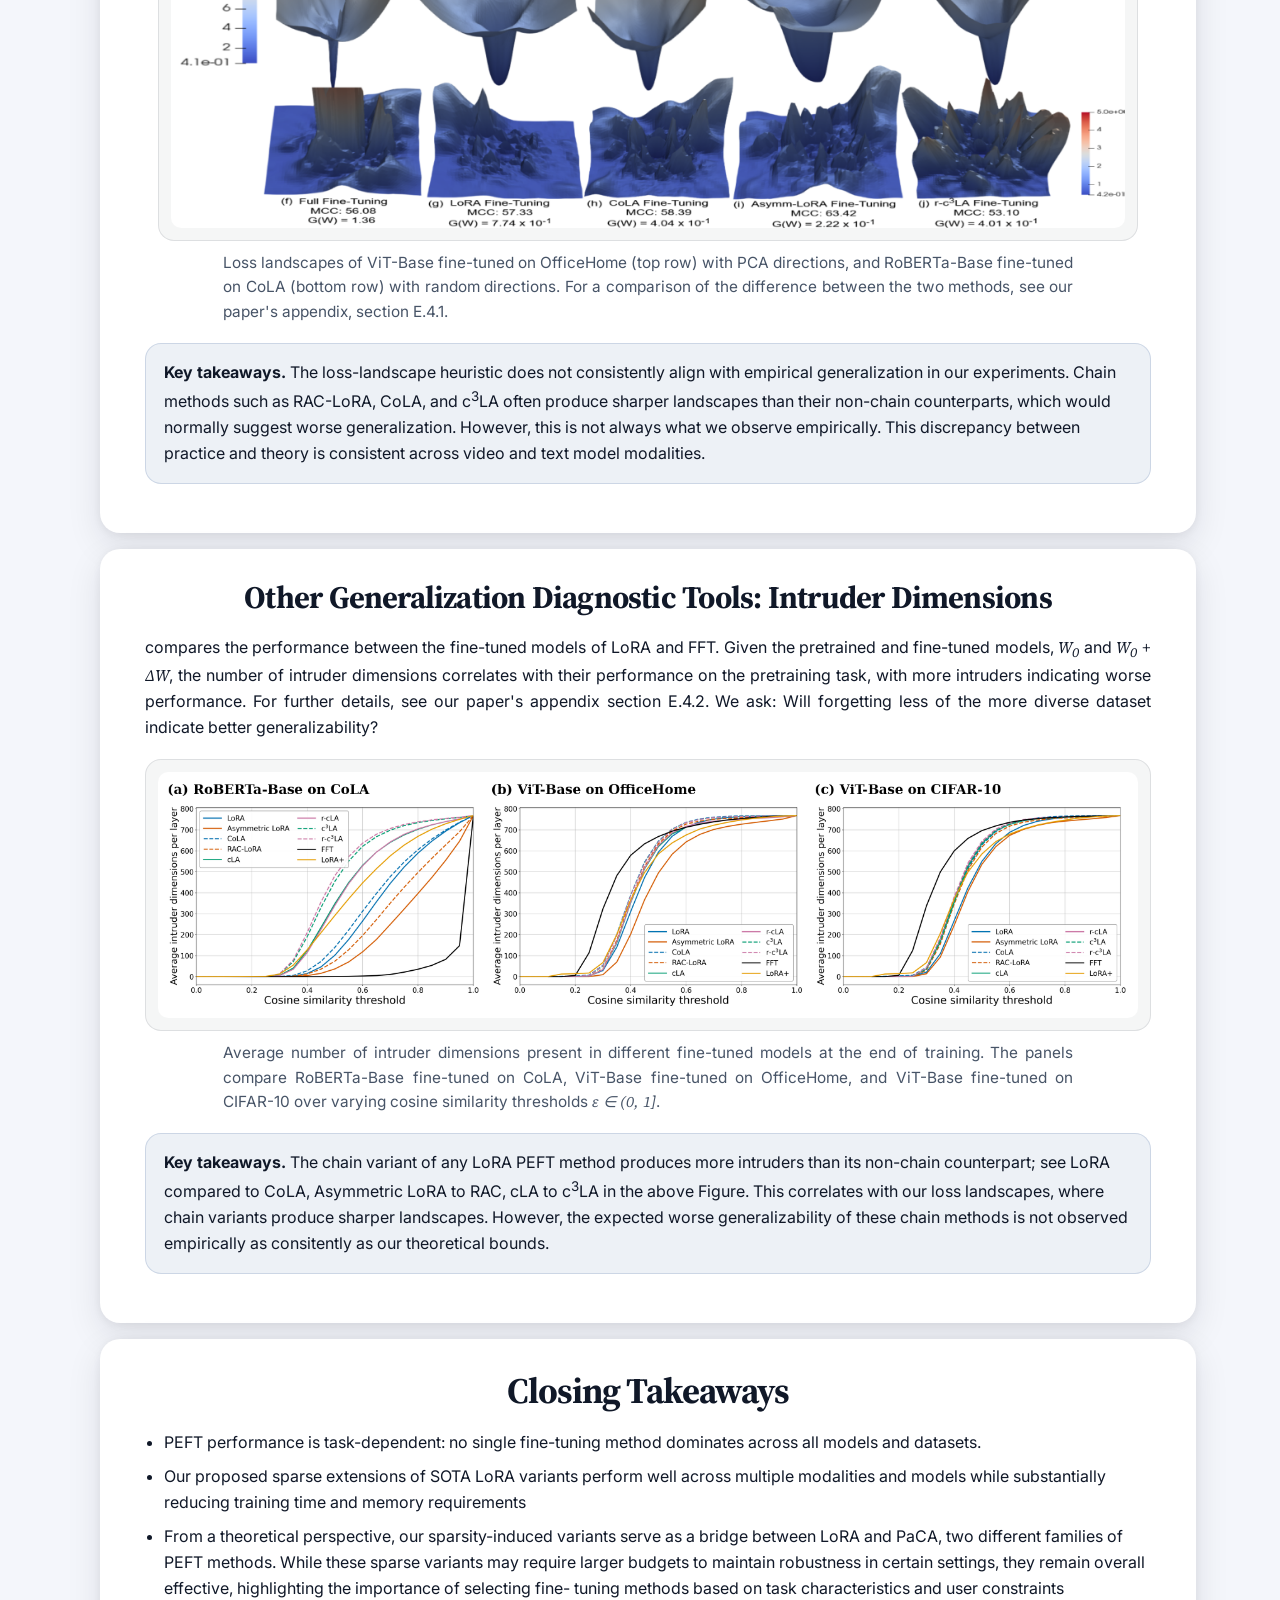
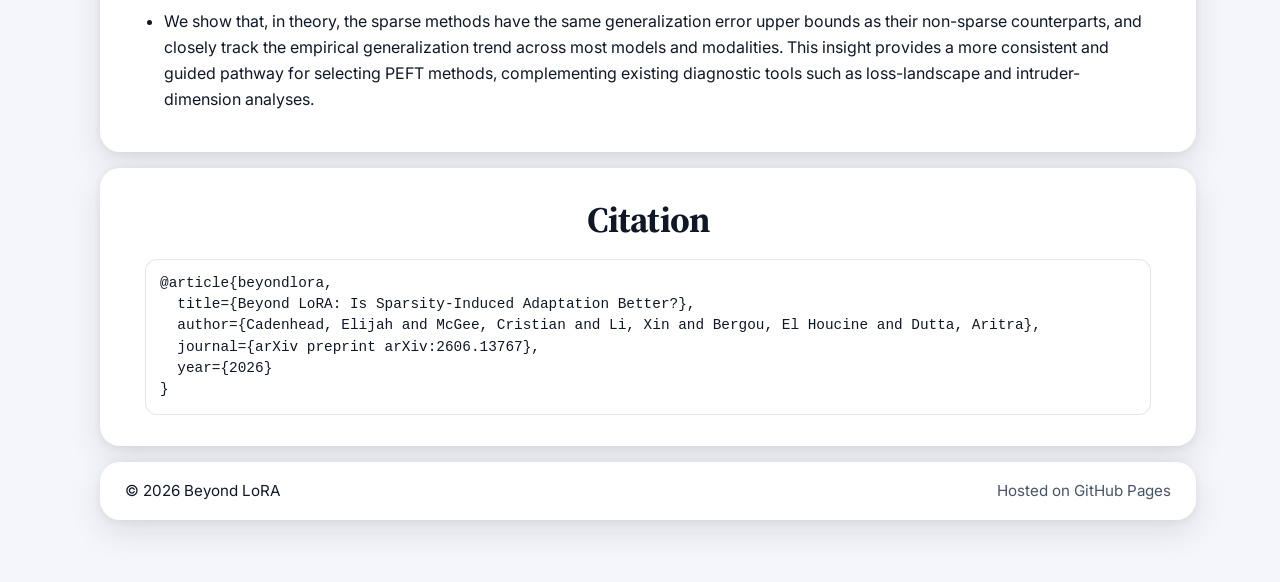
==== commit c410dbd9: "Update index.html" ====
--- a/docs/index.html
+++ b/docs/index.html
@@ -280,7 +280,7 @@
   </p>
 
   <p>
-    3D-loss landscapes visualize how a model’s empirical loss differs under small parameter per-turbations. A sharper loss landscape indicates worse generalization, smoother
+    3D-loss landscapes visualize how a model’s empirical loss differs under small parameter perturbations. A sharper loss landscape indicates worse generalization, smoother
 landscapes indicate the PEFT method is more robust to initialization. For more details, refer to our paper's appendix, section E.4.1.
   </p>
 
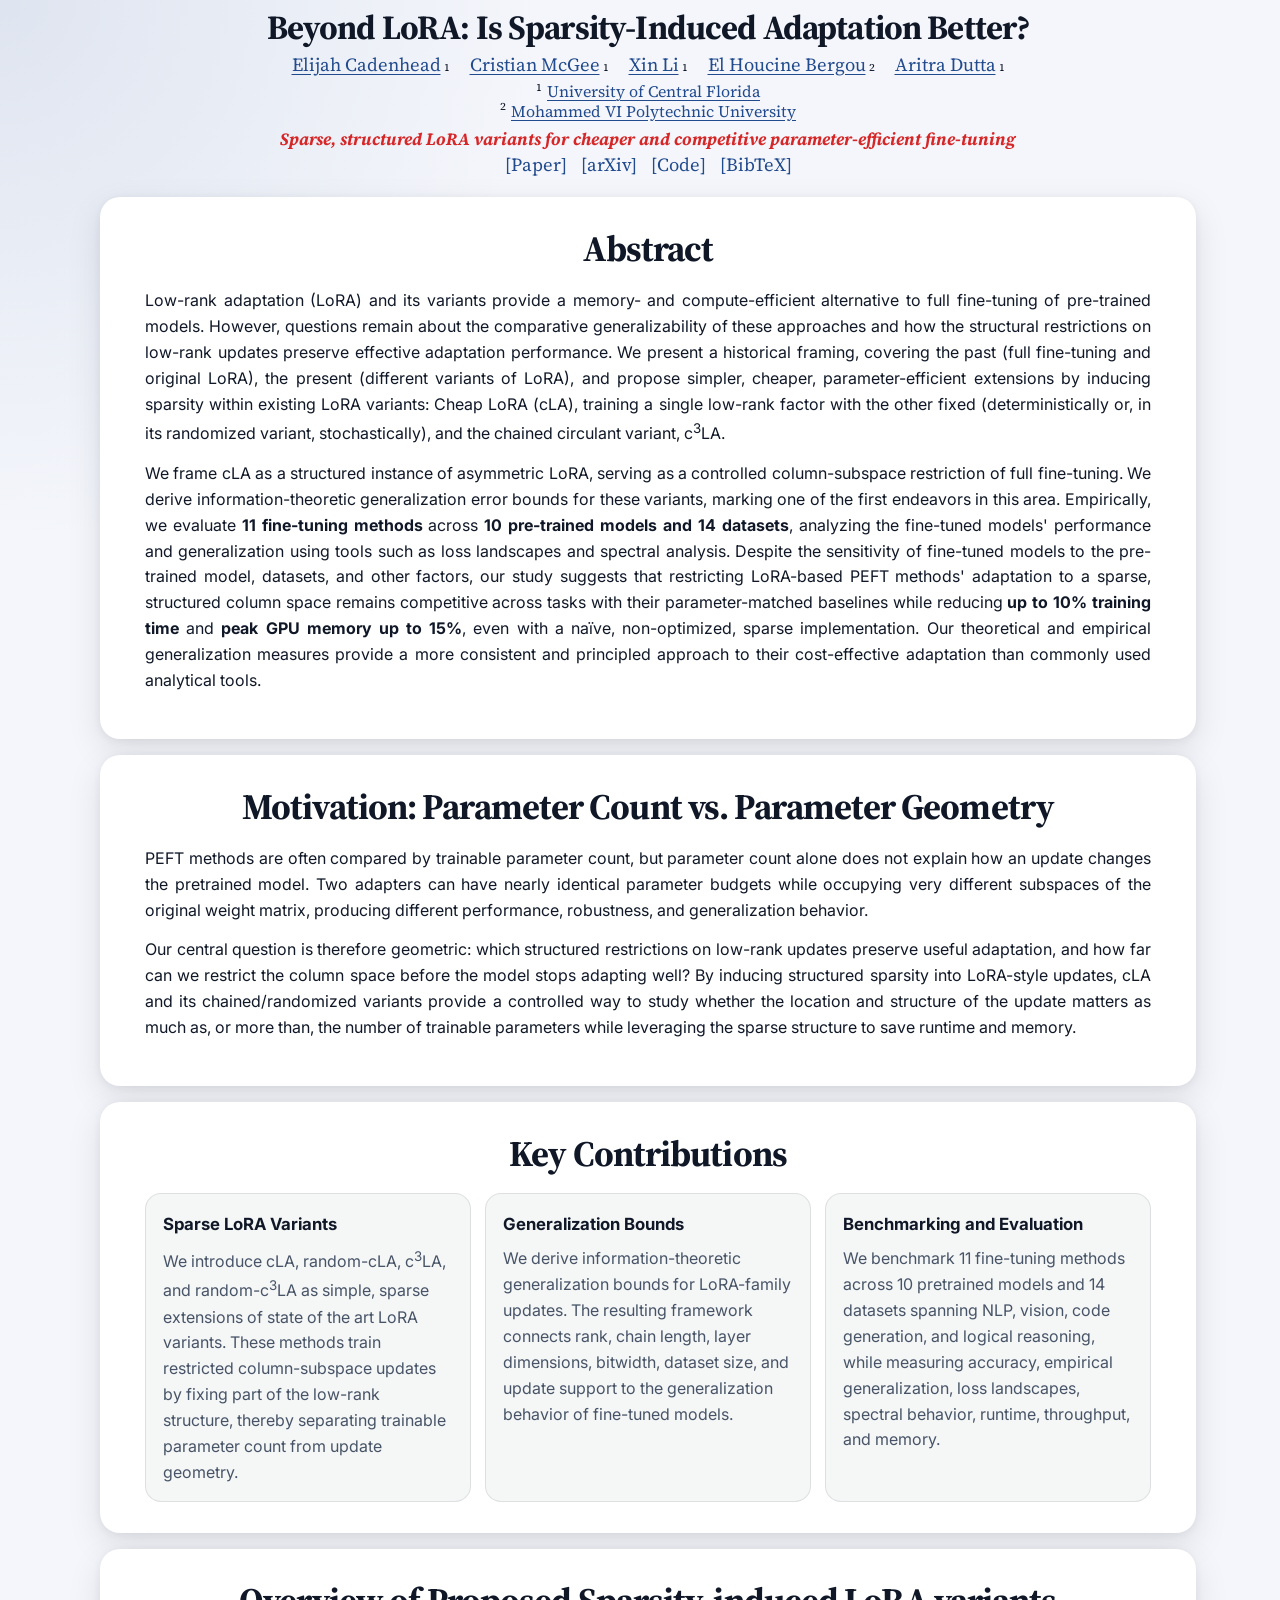
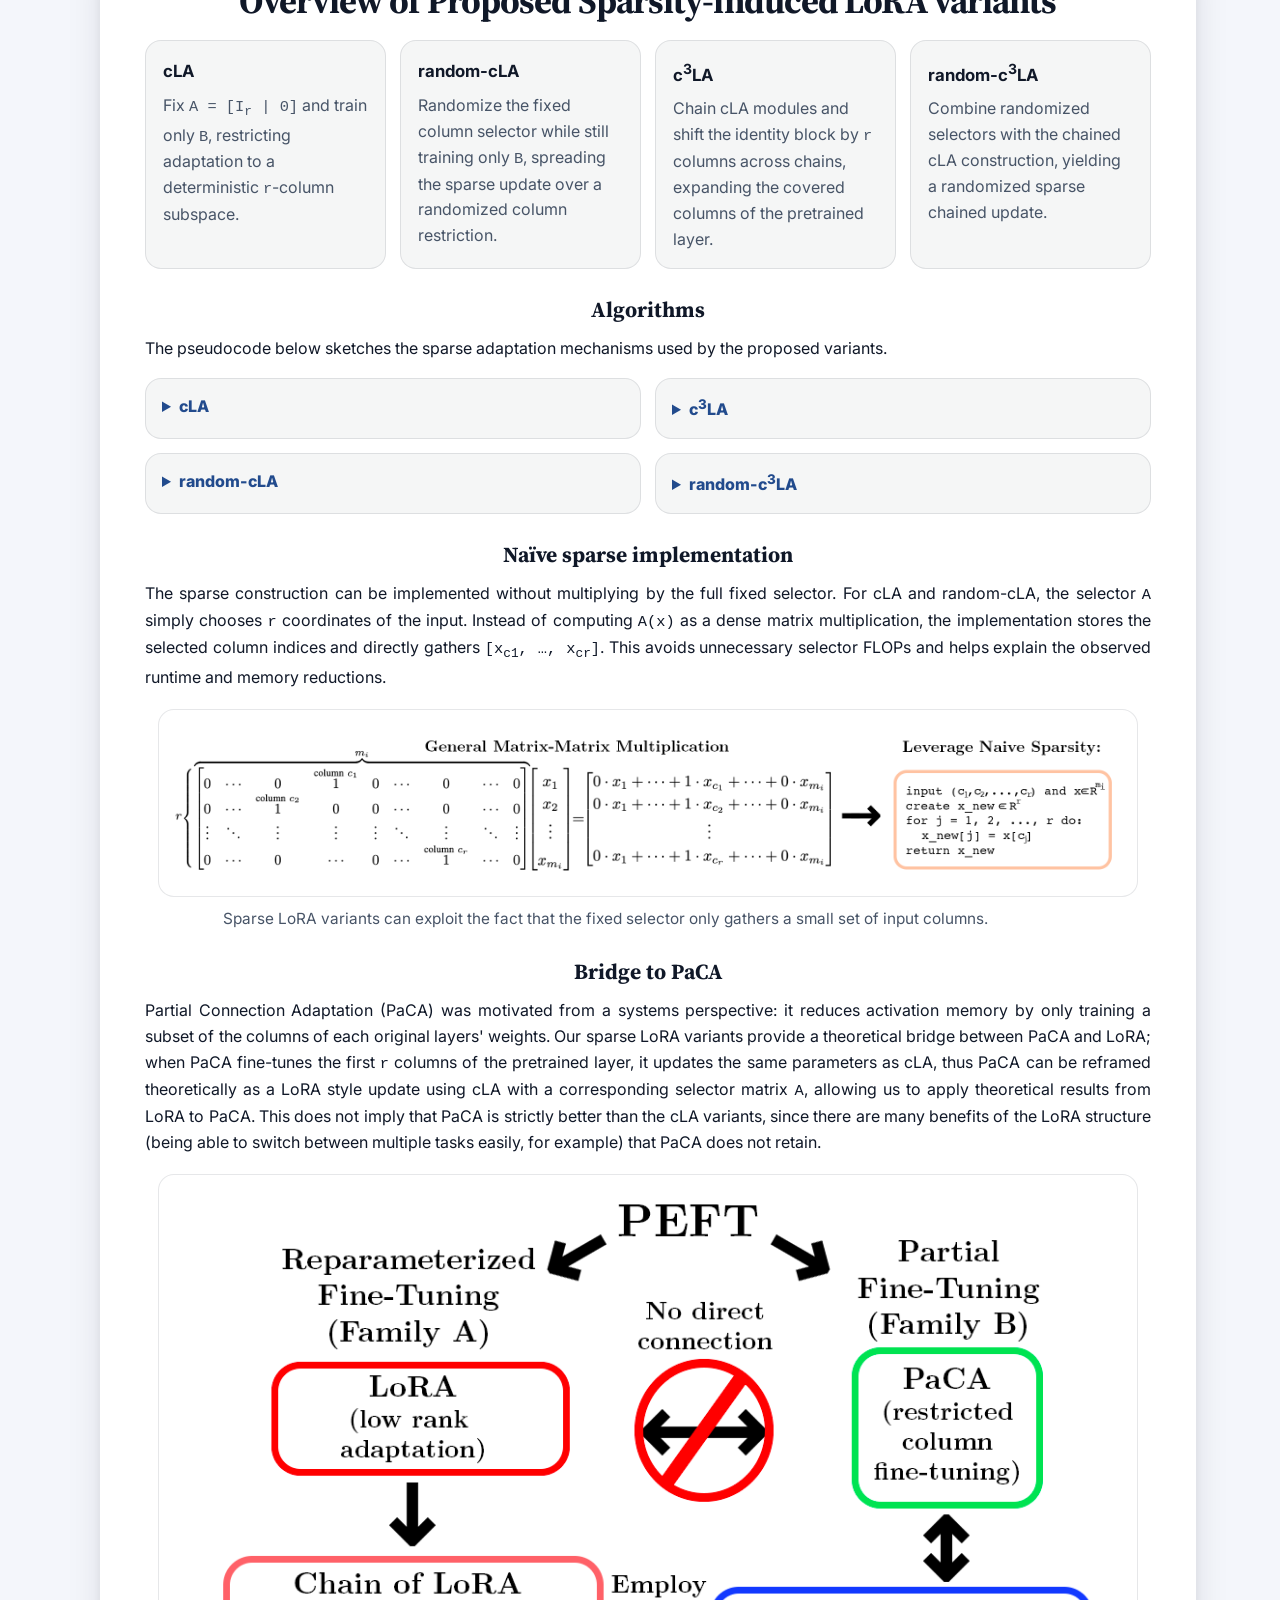
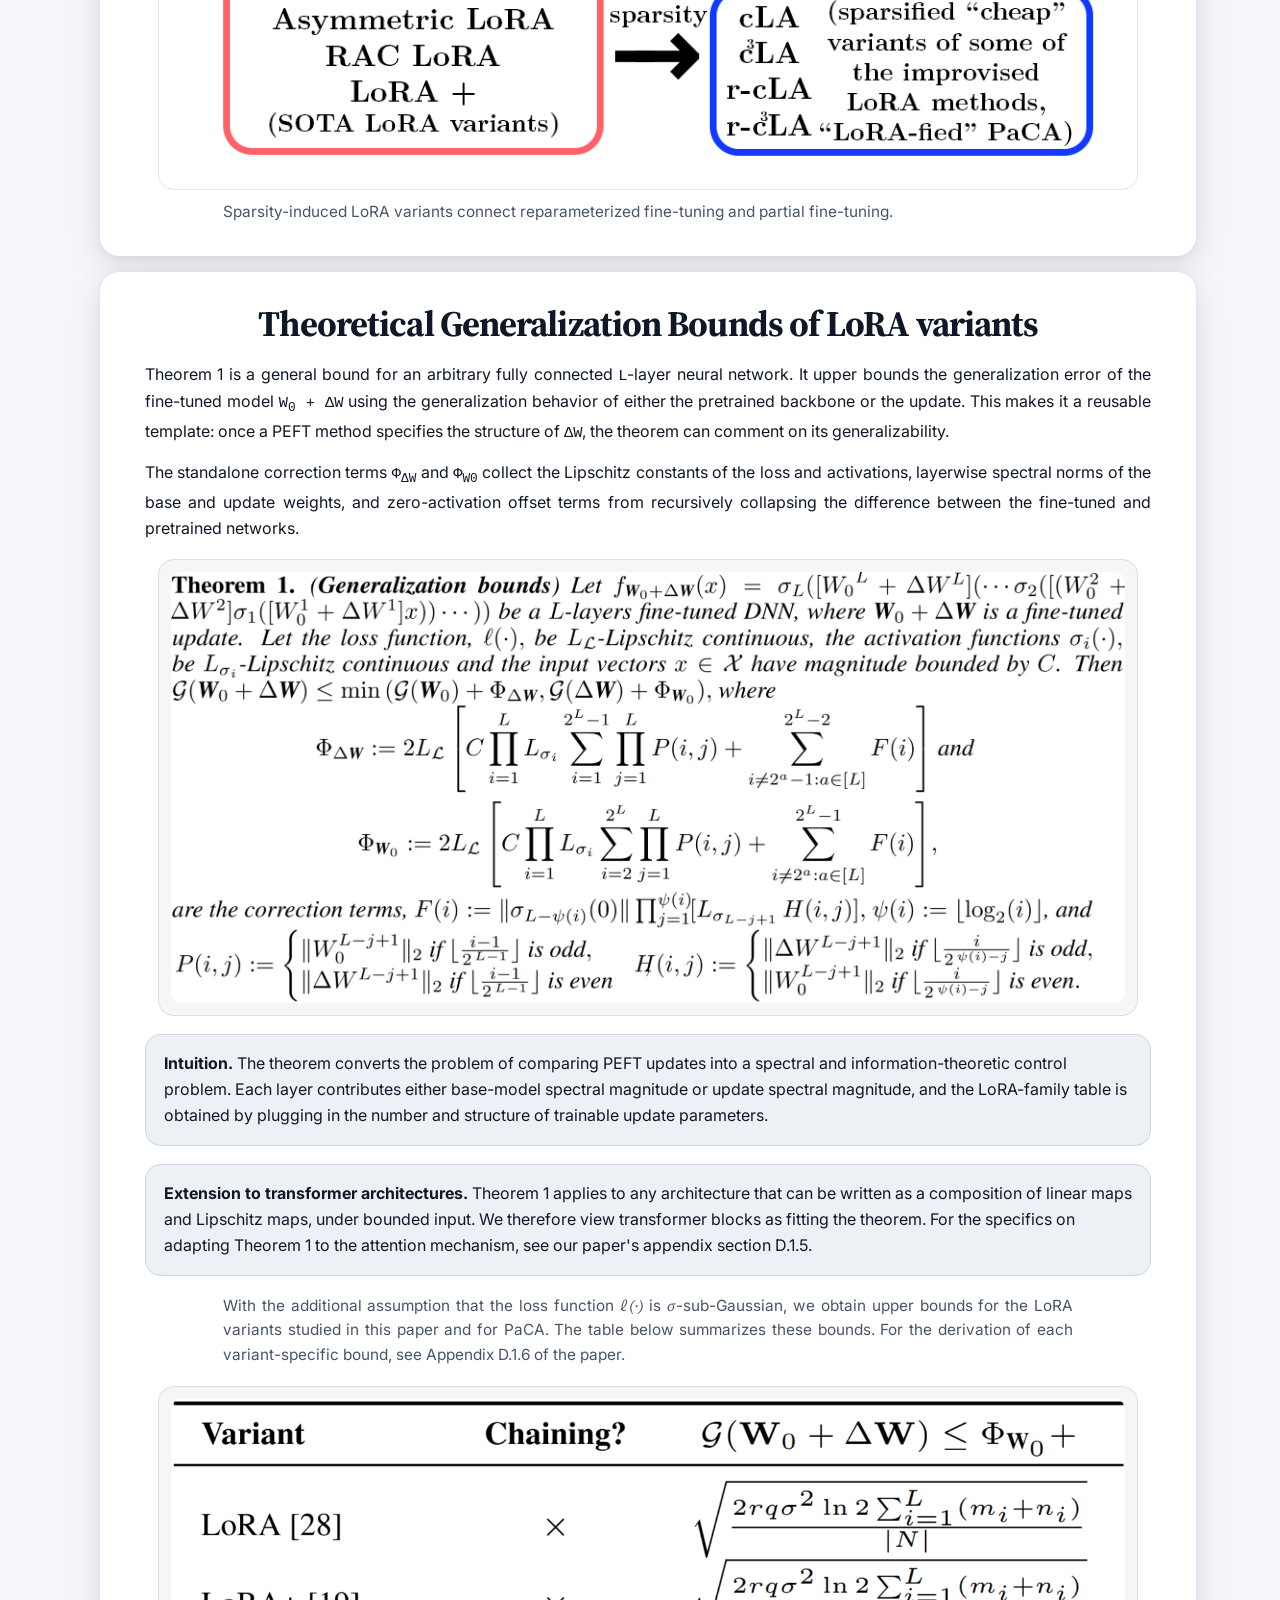
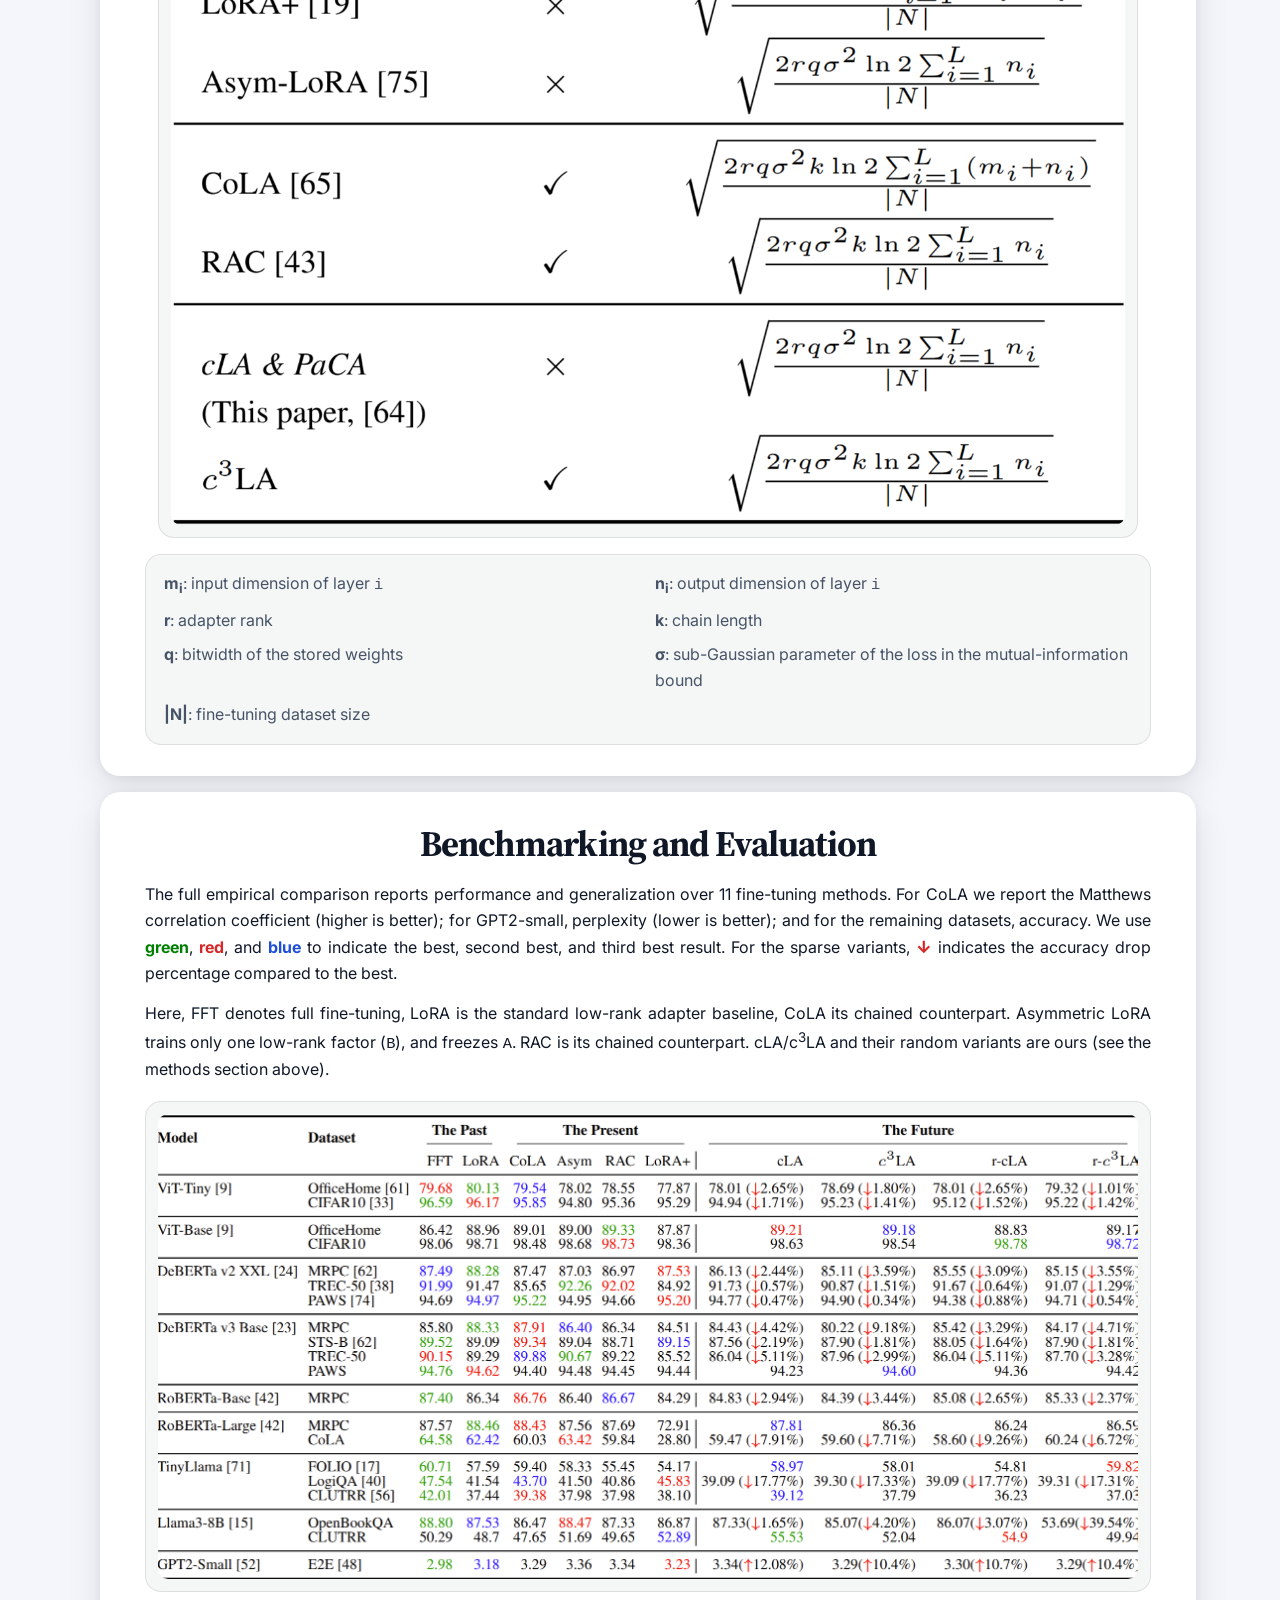
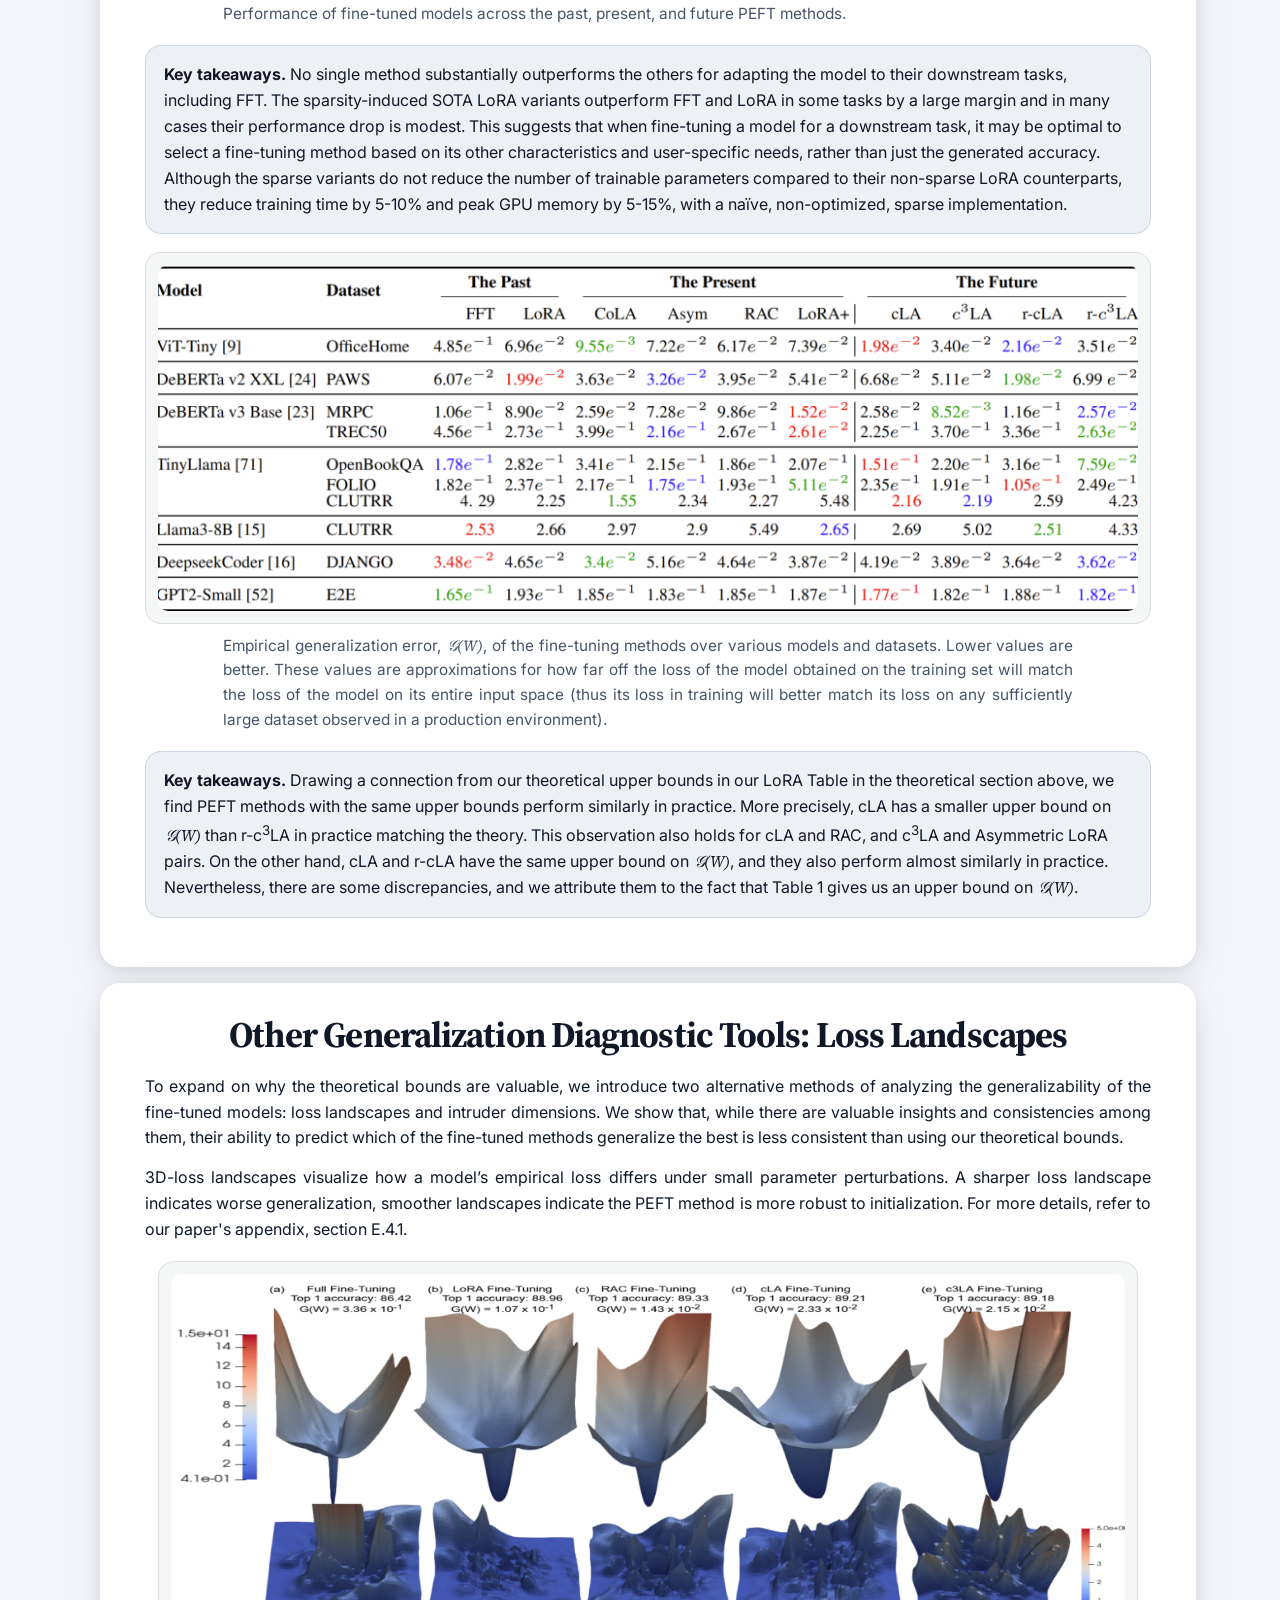
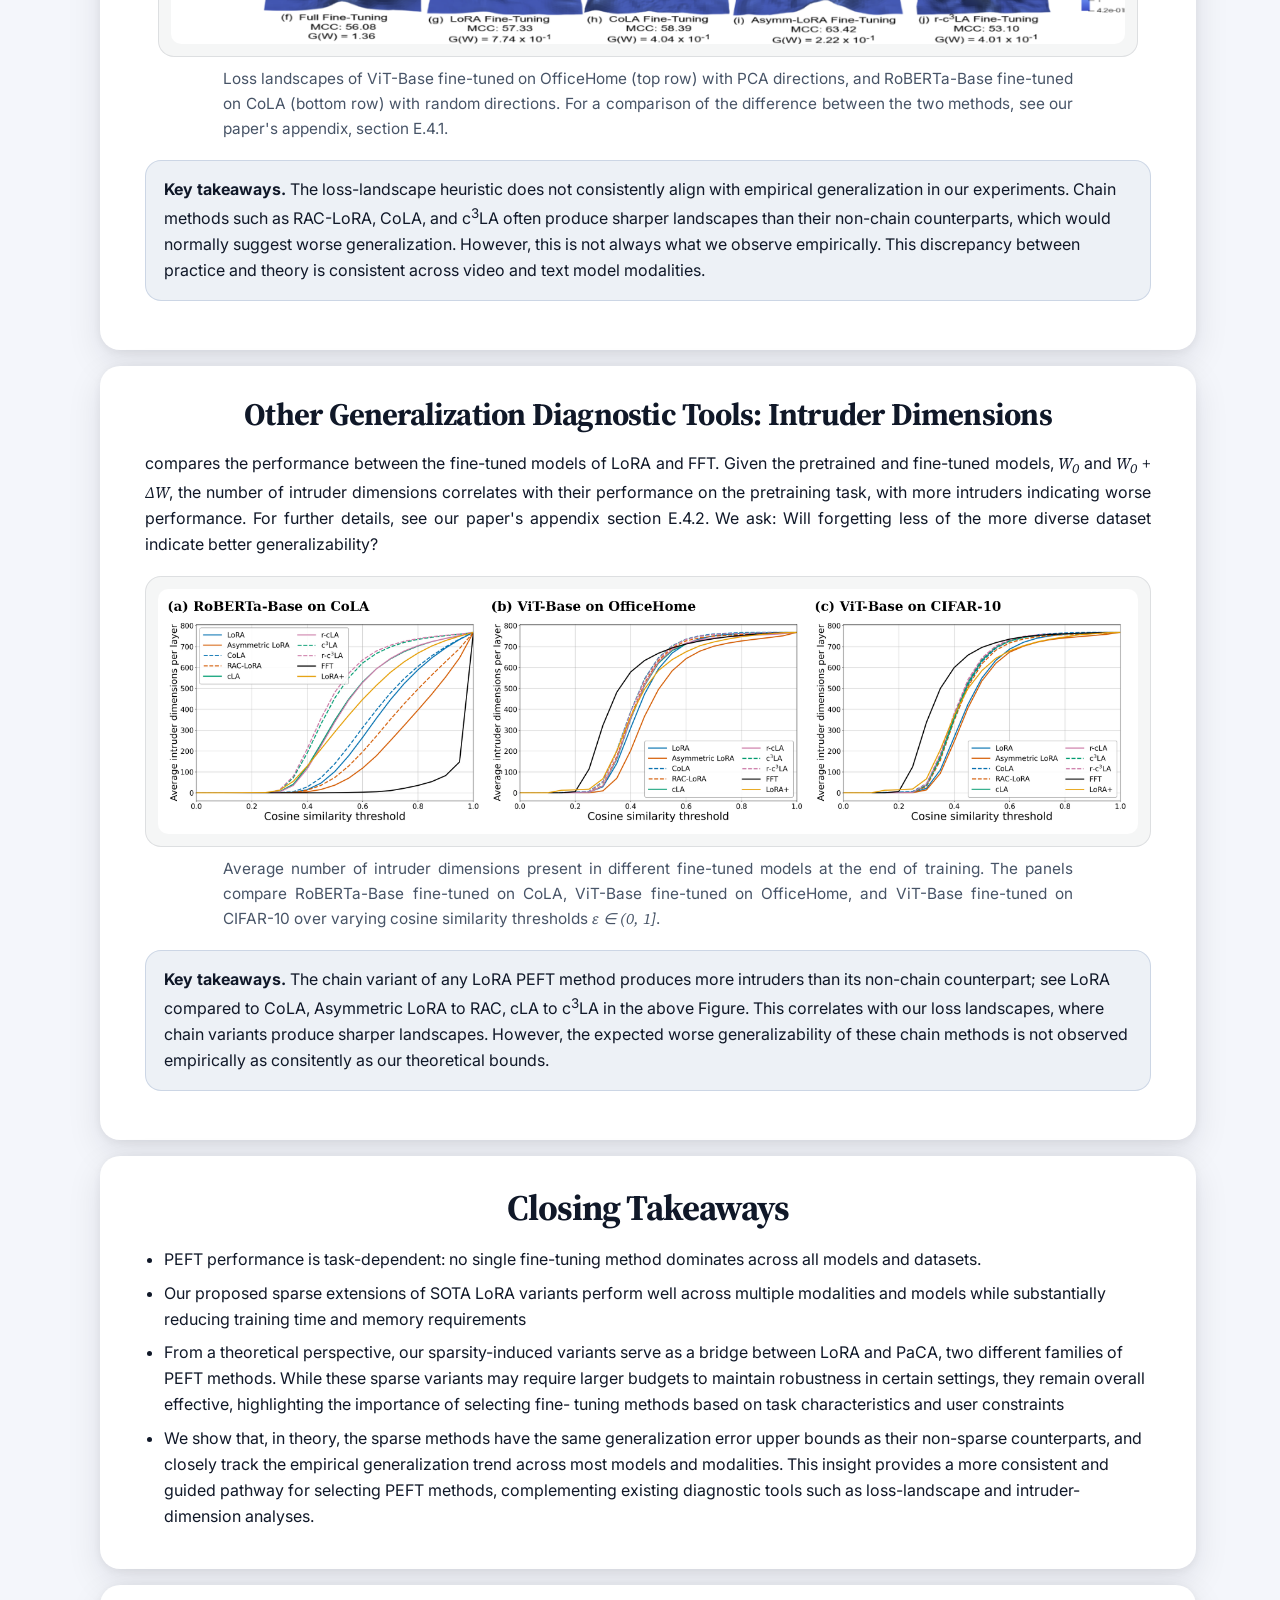
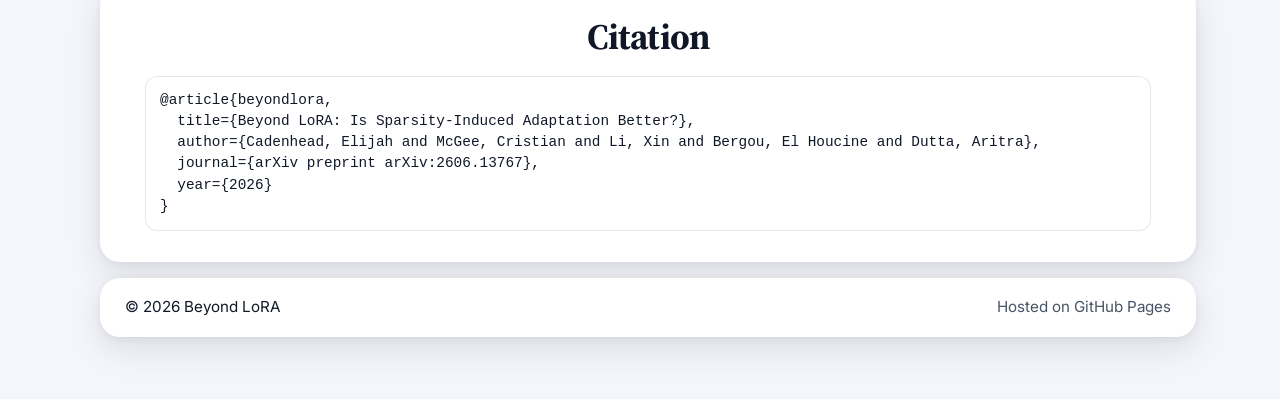
==== commit d0ee4c2f: "Update index.html" ====
--- a/docs/index.html
+++ b/docs/index.html
@@ -4,7 +4,7 @@
   <meta charset="utf-8" />
   <meta name="viewport" content="width=device-width, initial-scale=1" />
   <title>Beyond LoRA: Is Sparsity-Induced Adaptation Better?</title>
-  <link rel="stylesheet" href="styles.css?v=11" />
+  <link rel="stylesheet" href="styles.css?v=12" />
   <link rel="preconnect" href="https://fonts.googleapis.com">
   <link rel="preconnect" href="https://fonts.gstatic.com" crossorigin>
   <link href="https://fonts.googleapis.com/css2?family=Inter:wght@300;400;500;600;700&family=Source+Serif+4:opsz,wght@8..60,400;600;700&display=swap" rel="stylesheet">
@@ -28,7 +28,7 @@
         <p><sup>2</sup><a href="https://um6p.ma/en">Mohammed VI Polytechnic University</a></p>
       </div>
 
-      <p class="tagline">Sparse, structured LoRA variants for cheaper and competitive parameter-efficient fine-tuning.</p>
+      <p class="tagline red-tagline">Sparse, structured LoRA variants for cheaper and competitive parameter-efficient fine-tuning</p>
     
     <div class="hero-links">
       <a class="paper-link" href="https://arxiv.org/pdf/2606.13767">[Paper]</a>
@@ -88,19 +88,19 @@
       <div class="method-grid">
         <article class="method-card">
           <h3>cLA</h3>
-          <p>Fix <span class="mono">A = [I<sub>r</sub> | 0]</span> and train only <span class="mono">B</span>, restricting adaptation to a deterministic <span class="mono">r</span>-column subspace. After merging the cLA adapter update with the base weights, this produces the same model as using PaCA on the first <span class="mono">r</span> columns of the base weights.</p>
+          <p>Fix <span class="mono">A = [I<sub>r</sub> | 0]</span> and train only <span class="mono">B</span>, restricting adaptation to a deterministic <span class="mono">r</span>-column subspace.</p>
         </article>
         <article class="method-card">
           <h3>random-cLA</h3>
-          <p>Randomize the fixed column selector while still training only <span class="mono">B</span>, spreading the sparse update over a randomized column restriction. This produces the same end model as applying PaCA to a random <span class="mono">r</span> subset of columns of the base weights.</p>
+          <p>Randomize the fixed column selector while still training only <span class="mono">B</span>, spreading the sparse update over a randomized column restriction.</p>
         </article>
         <article class="method-card">
           <h3>c<sup>3</sup>LA</h3>
-          <p>Chain cLA modules and shift the identity block by <span class="mono">r</span> columns across chains, expanding the covered columns of the pretrained layer. This produces the same end model as applying PaCA to the first <span class="mono">r</span> columns of the base weights and periodically shifting the updated columns to the next <span class="mono">r</span> throughout training.</p>
+          <p>Chain cLA modules and shift the identity block by <span class="mono">r</span> columns across chains, expanding the covered columns of the pretrained layer.</p>
         </article>
         <article class="method-card">
           <h3>random-c<sup>3</sup>LA</h3>
-          <p>Combine randomized selectors with the chained cLA construction, yielding a randomized sparse chained update. This produces the same end model as applying PaCA to a random <span class="mono">r</span> subset of columns of the base weights and periodically resampling that subset without replacement thorughout training.</p>
+          <p>Combine randomized selectors with the chained cLA construction, yielding a randomized sparse chained update.</p>
         </article>
       </div>
 
--- a/docs/styles.css
+++ b/docs/styles.css
@@ -284,3 +284,7 @@
   }
 }
 
+.red-tagline{
+  color: #d62728;
+}
+
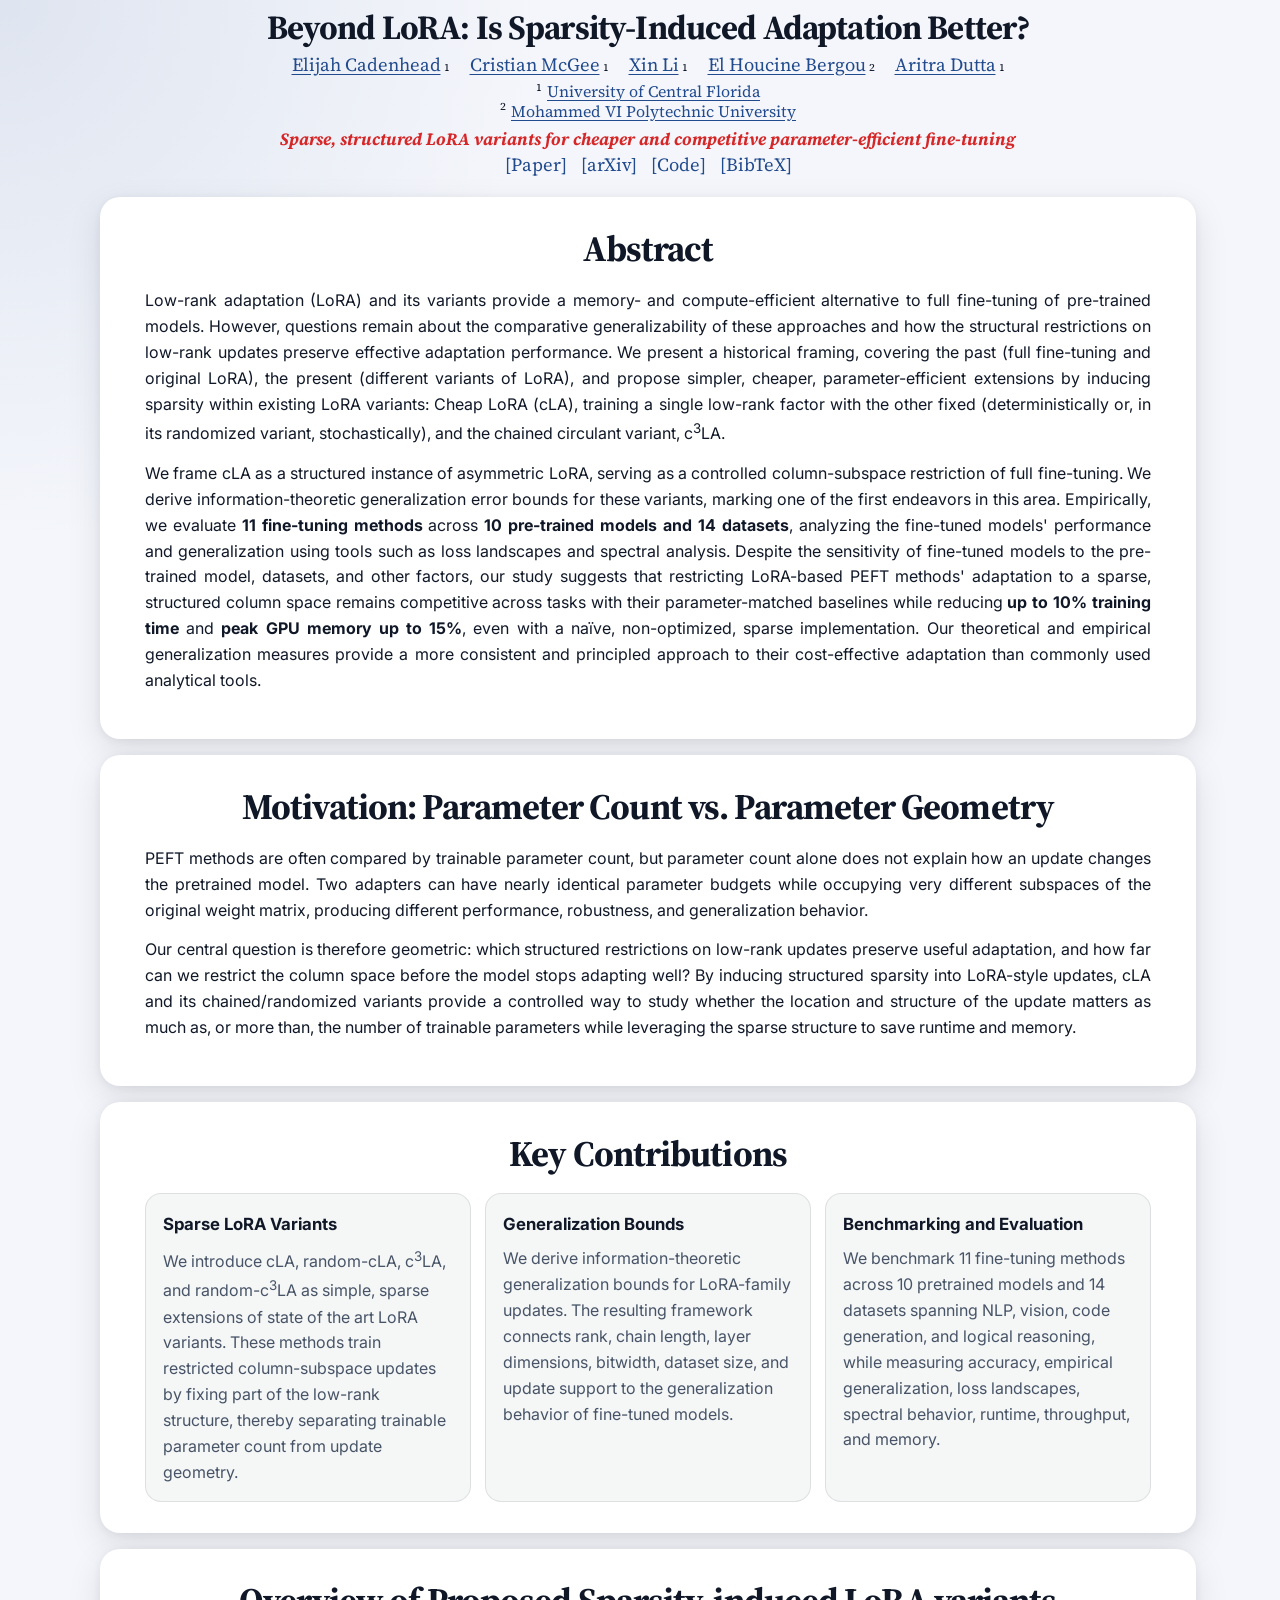
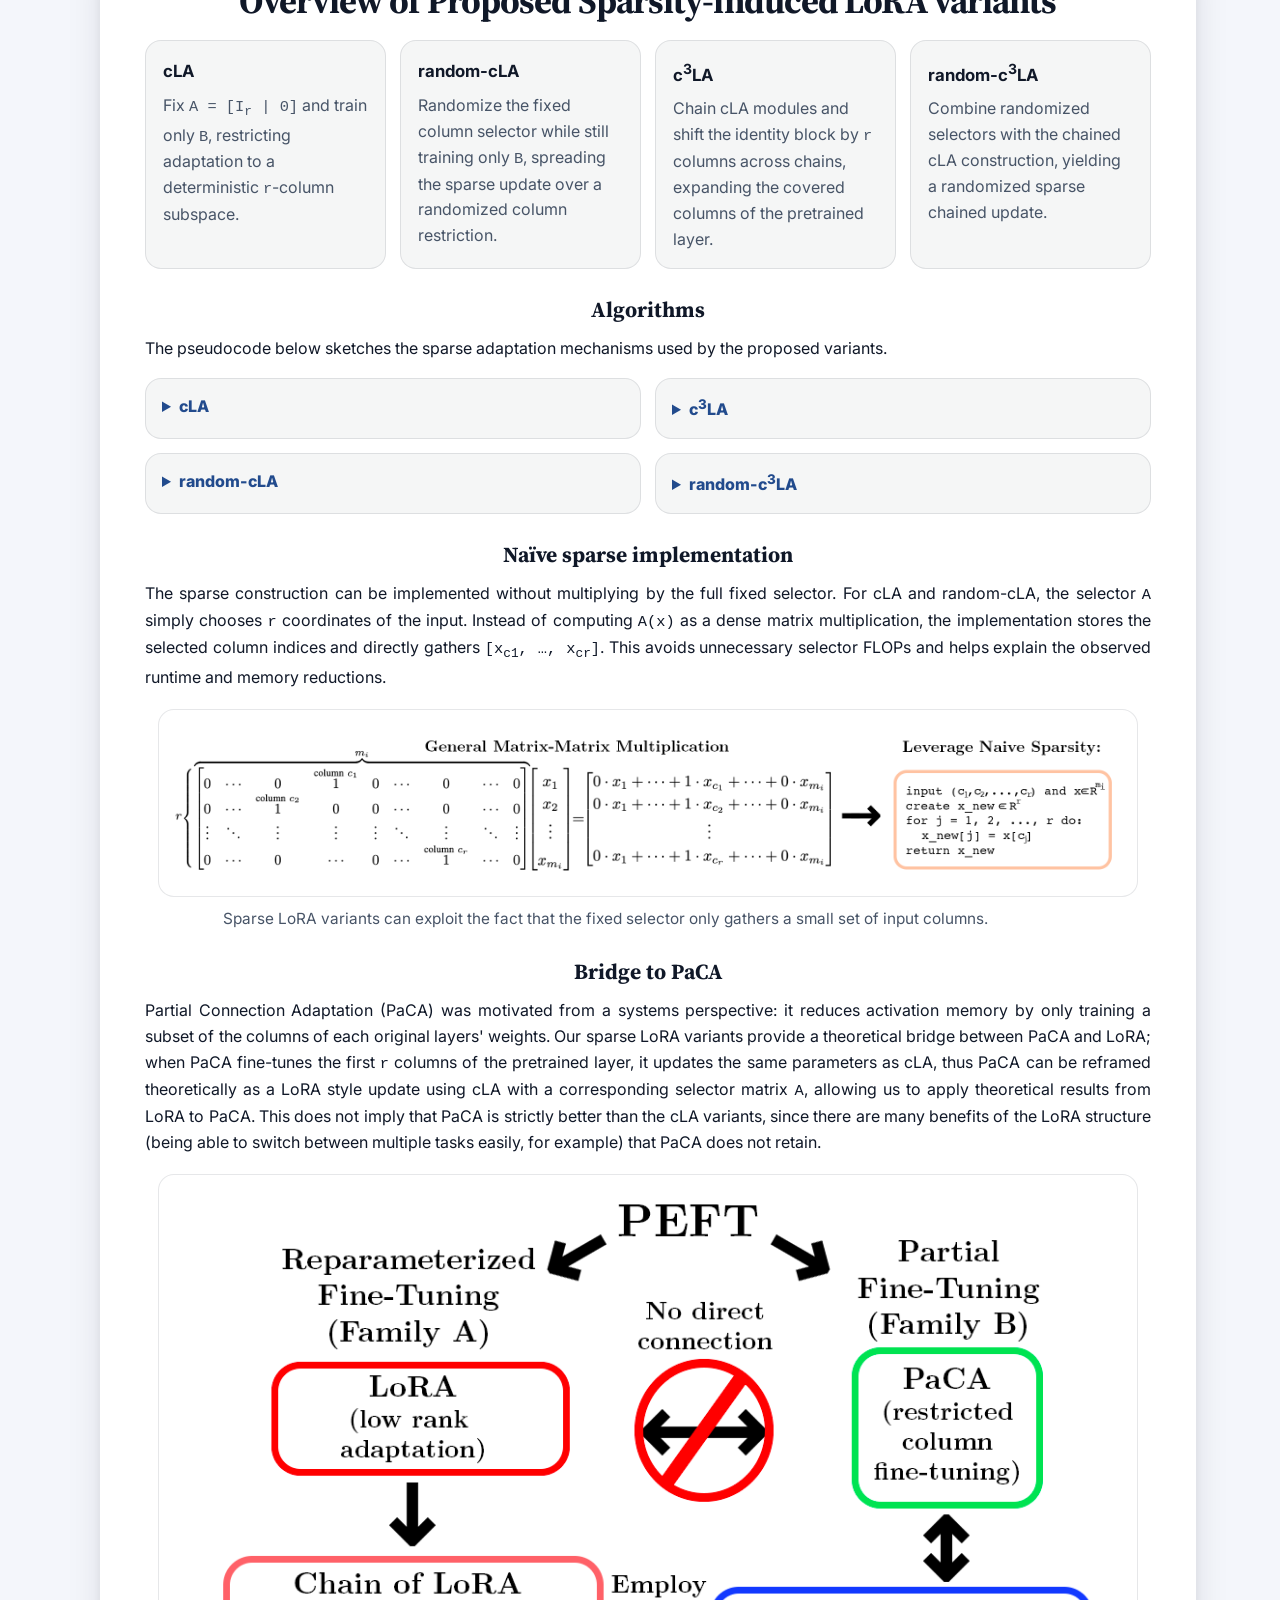
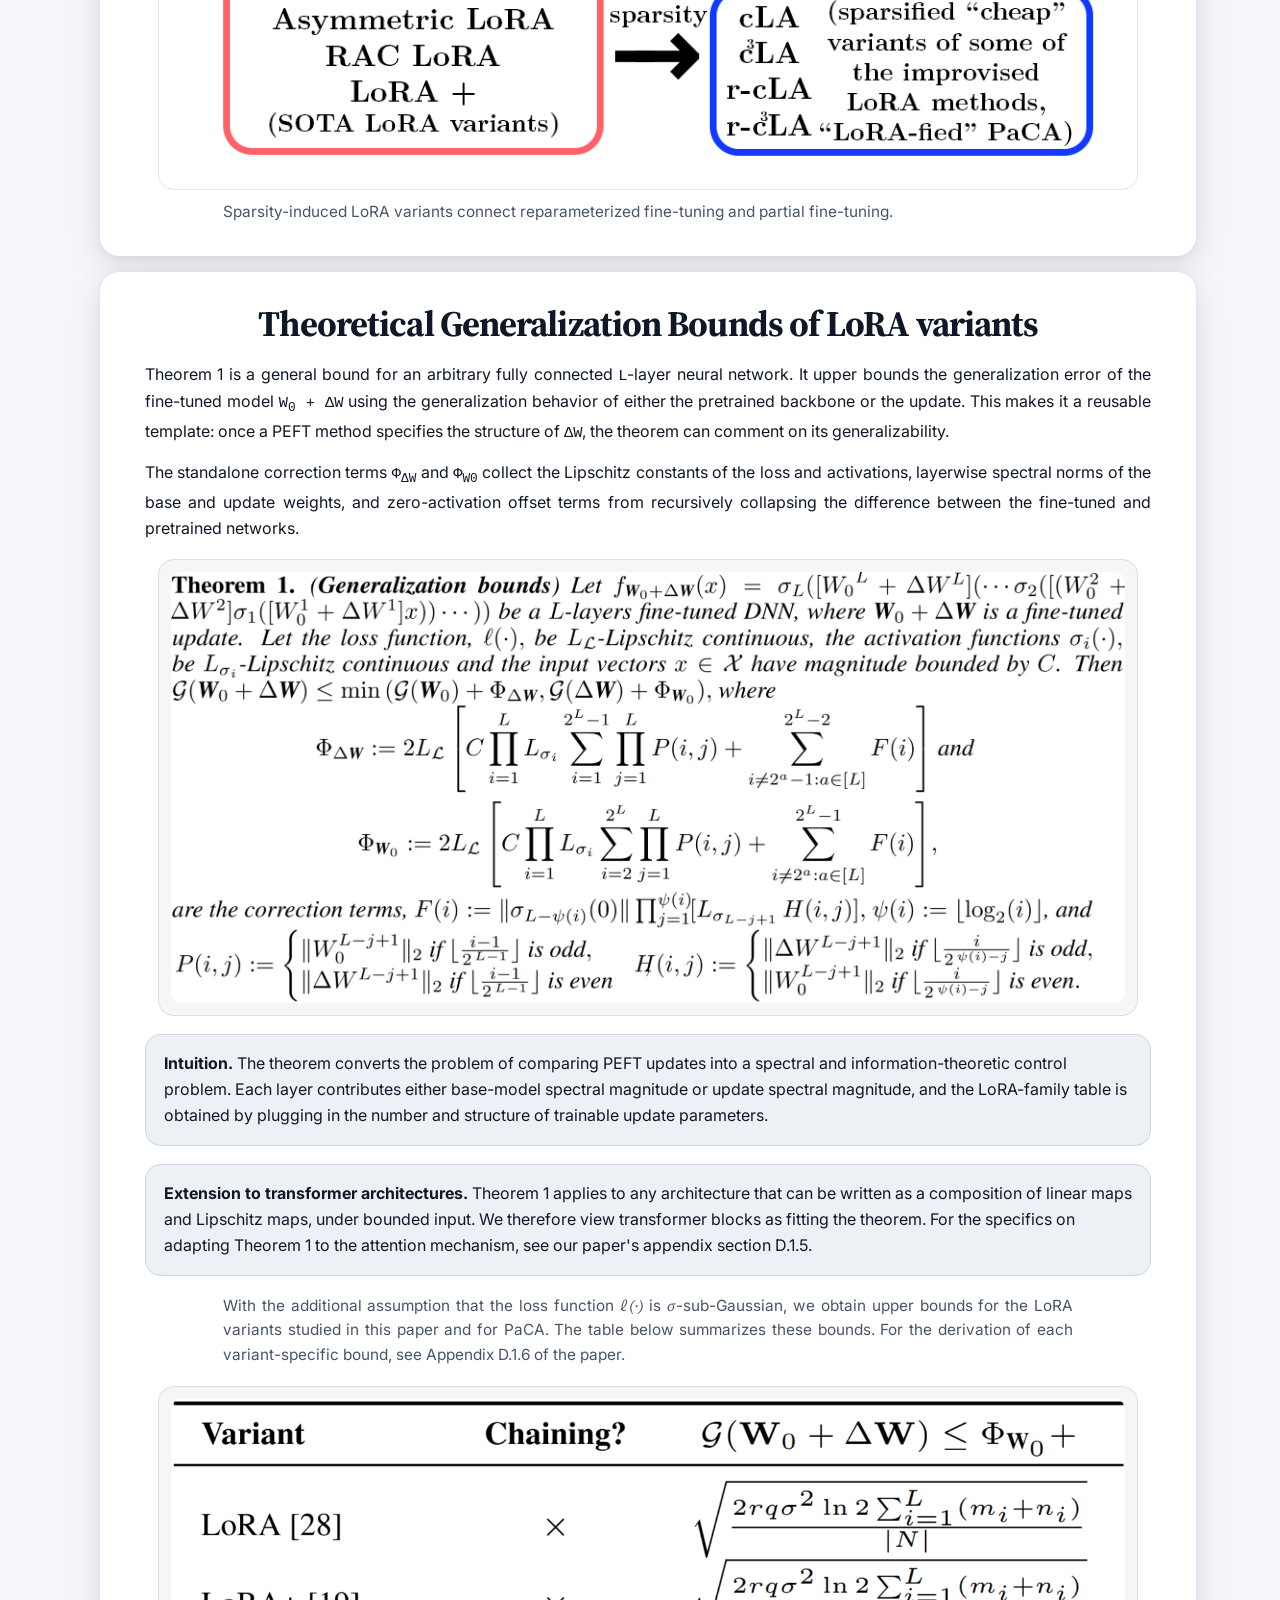
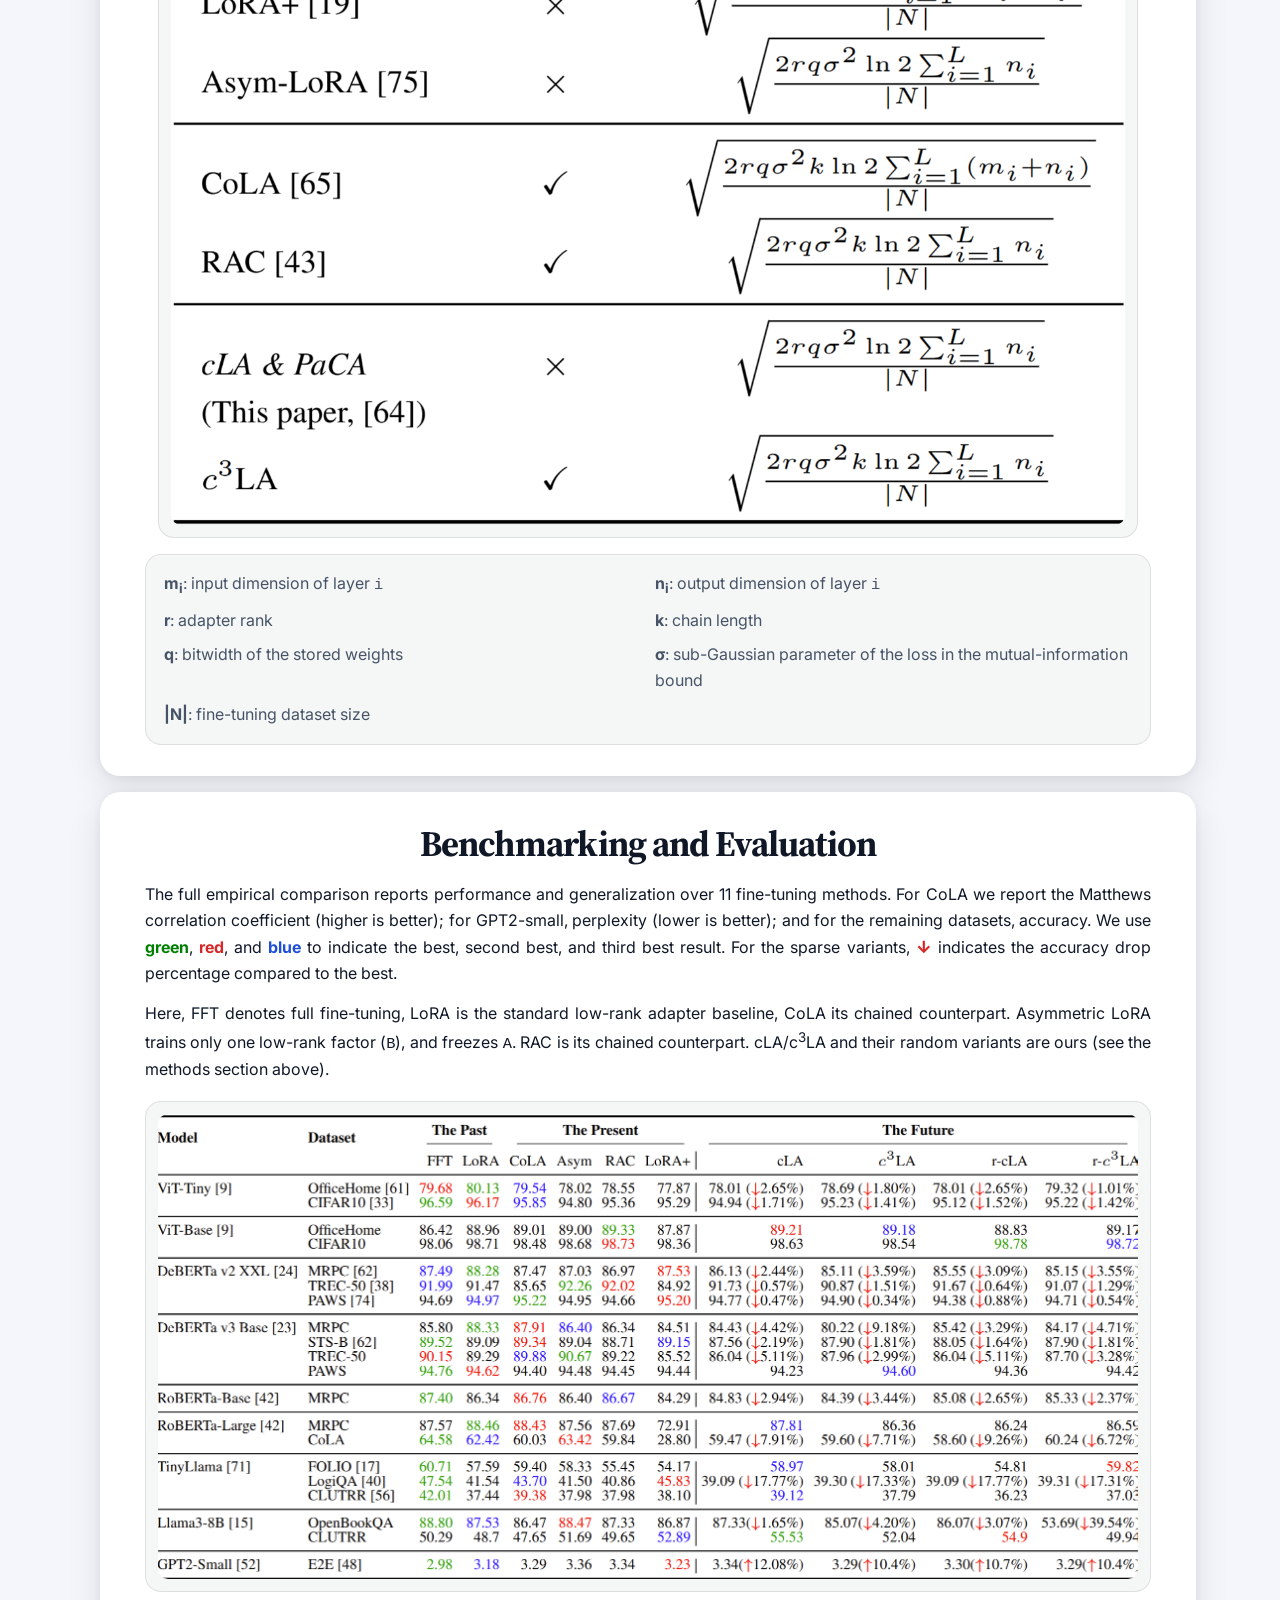
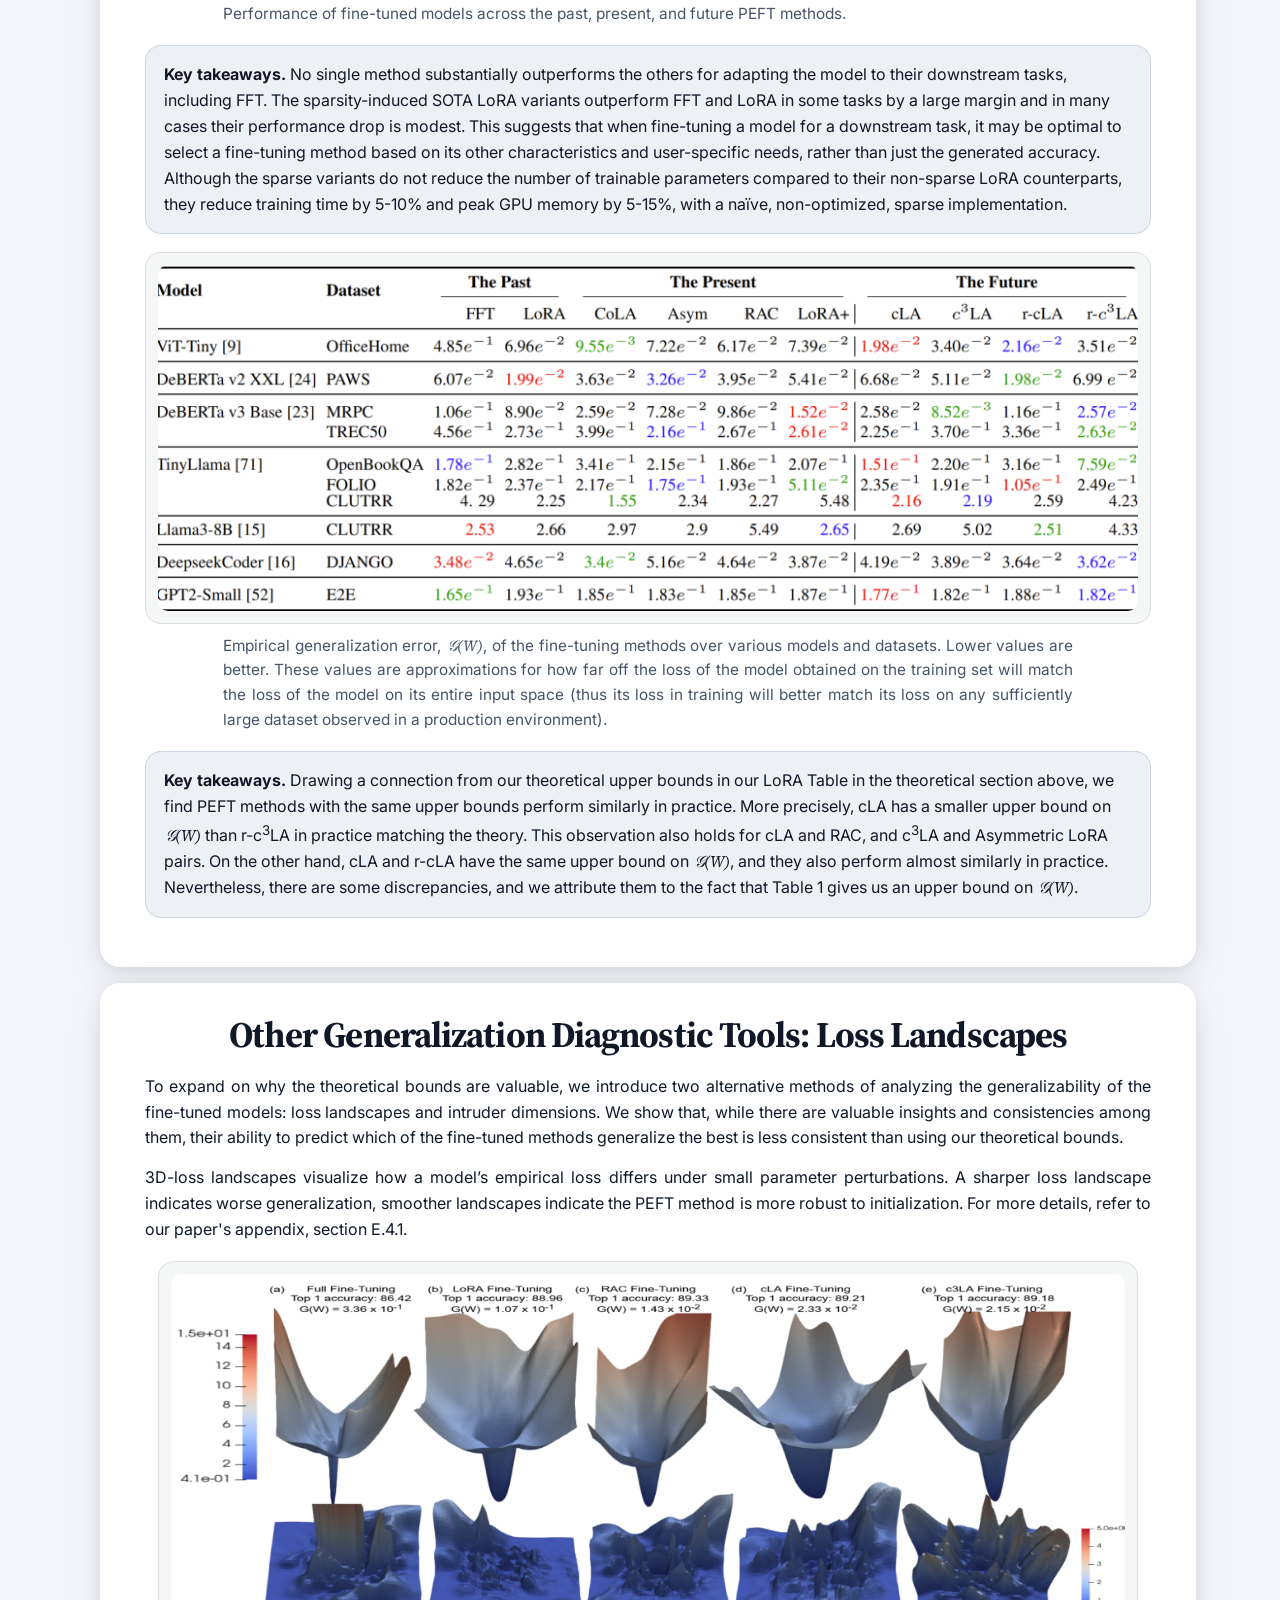
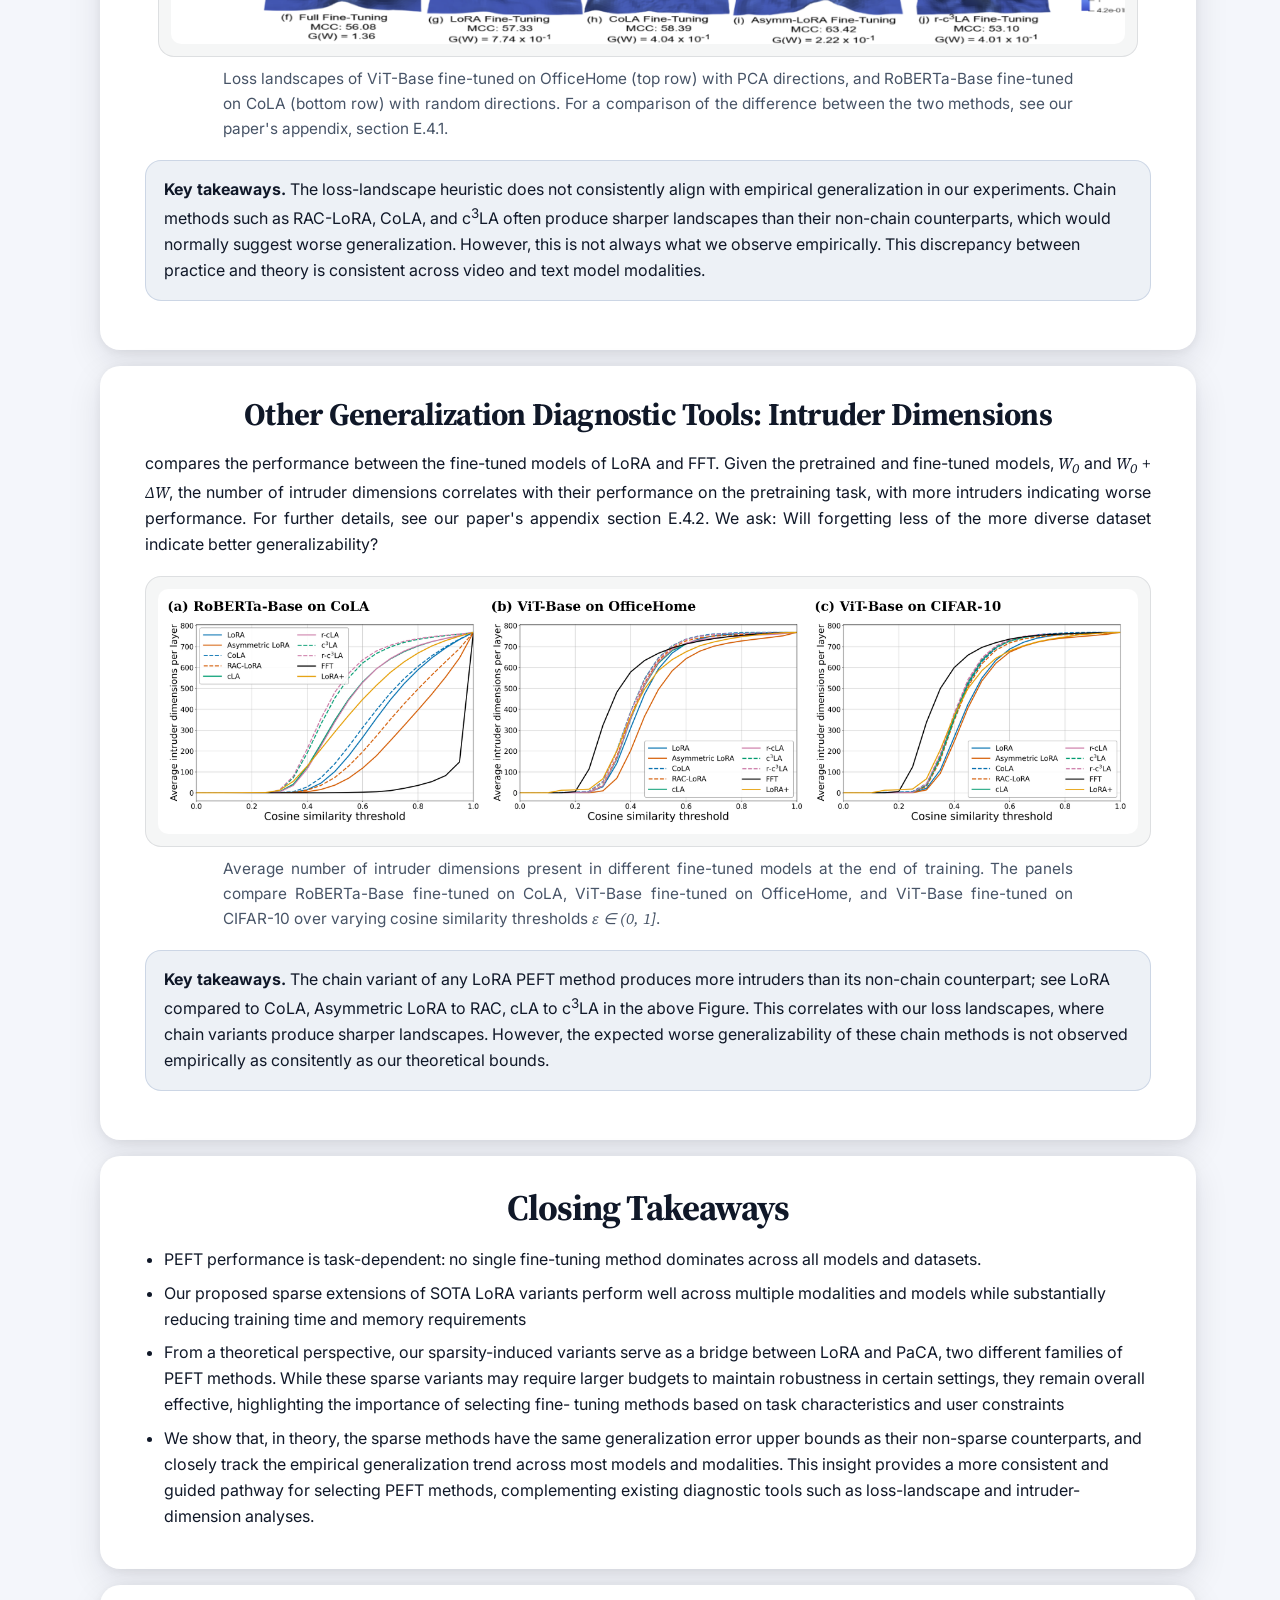
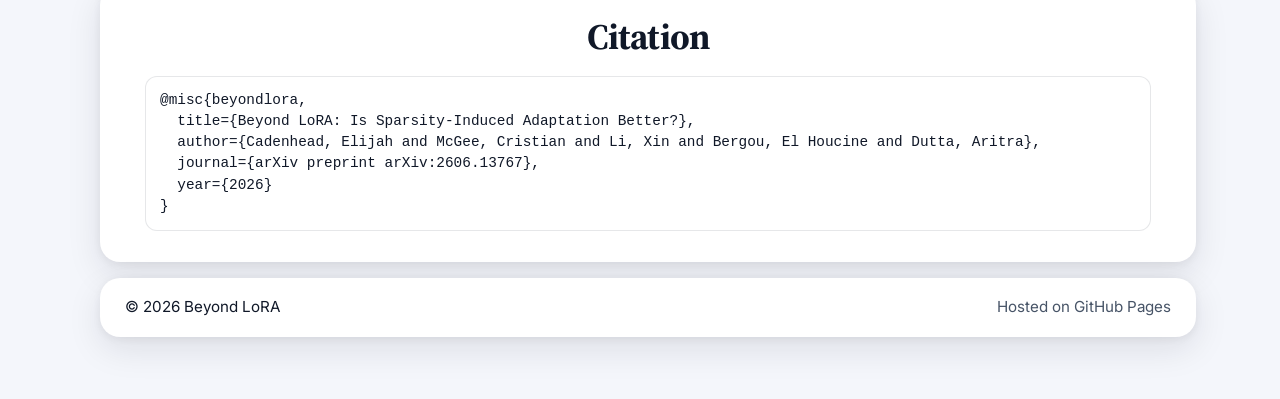
==== commit 61663d68: "Update index.html" ====
--- a/docs/index.html
+++ b/docs/index.html
@@ -347,7 +347,7 @@
 
     <section class="bubble" id="citation">
       <h2>Citation</h2>
-      <pre><code>@article{beyondlora,
+      <pre><code>@misc{beyondlora,
   title={Beyond LoRA: Is Sparsity-Induced Adaptation Better?},
   author={Cadenhead, Elijah and McGee, Cristian and Li, Xin and Bergou, El Houcine and Dutta, Aritra},
   journal={arXiv preprint arXiv:2606.13767},
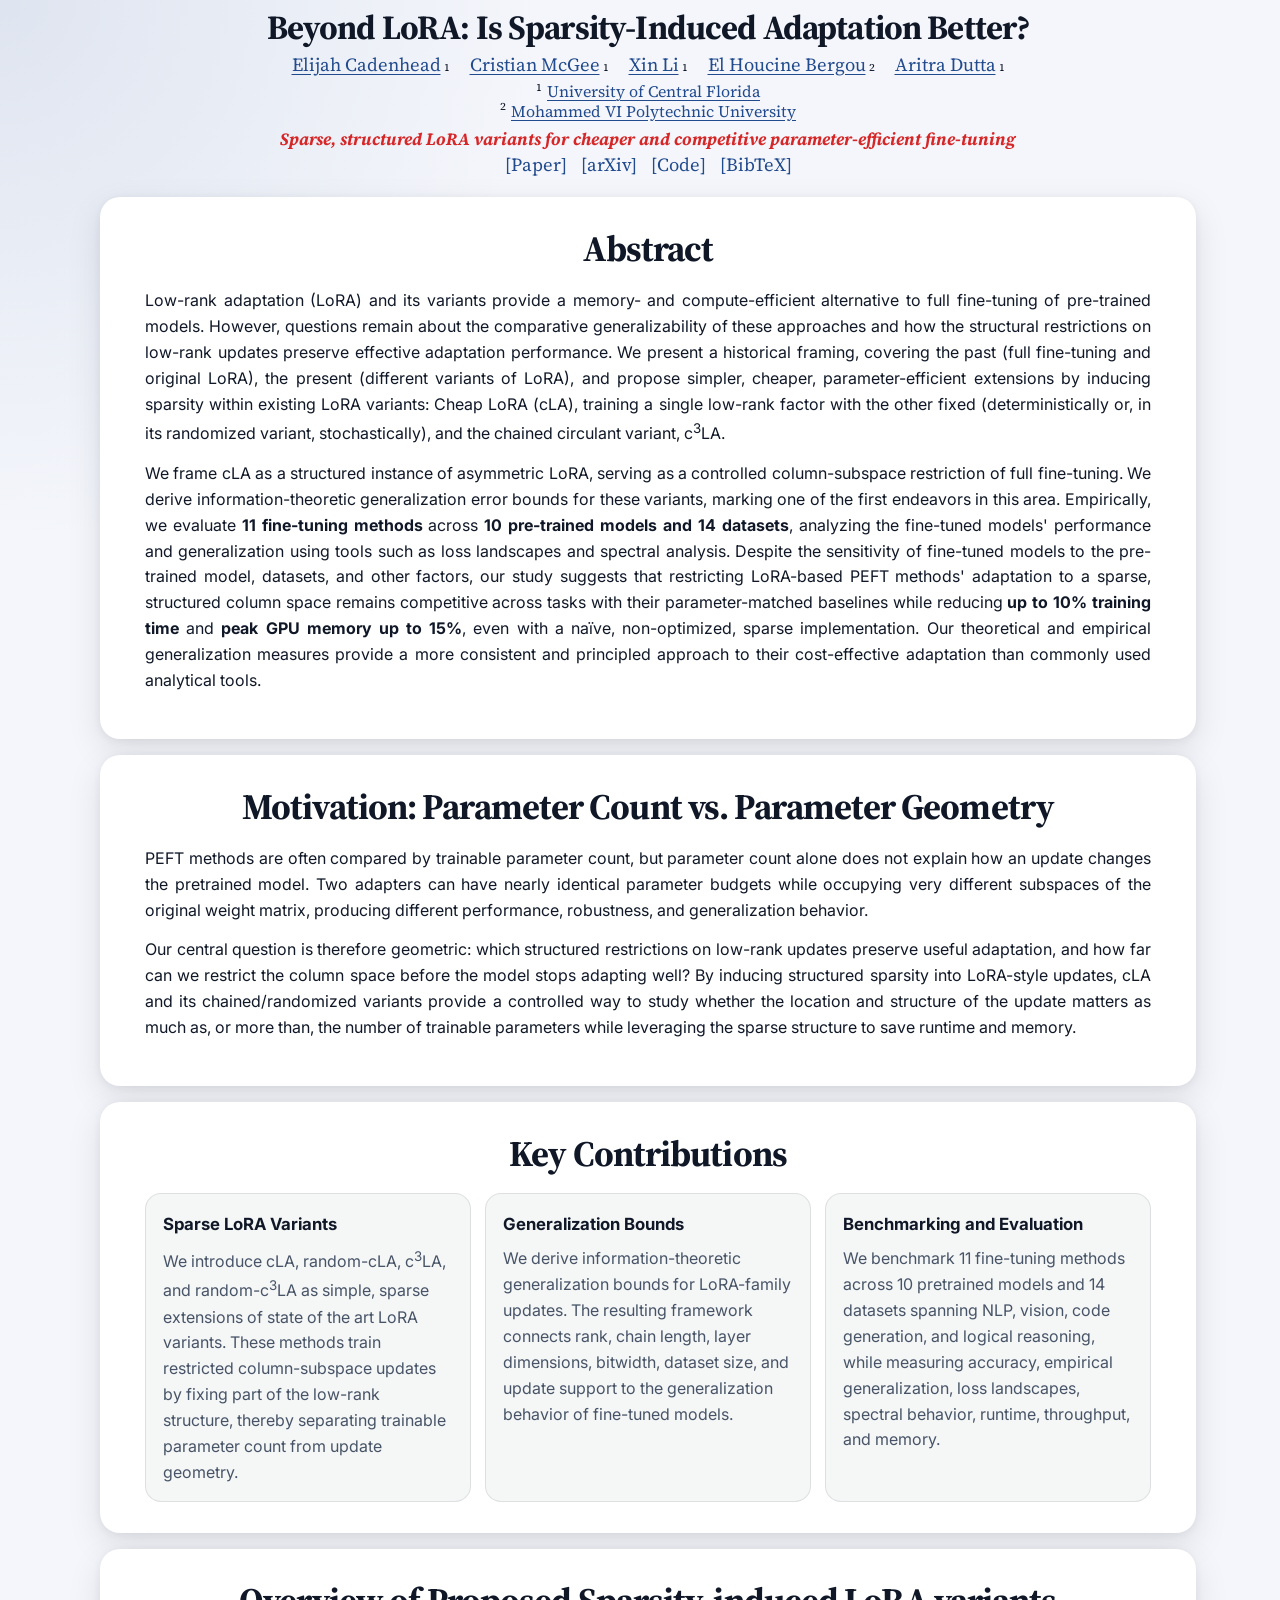
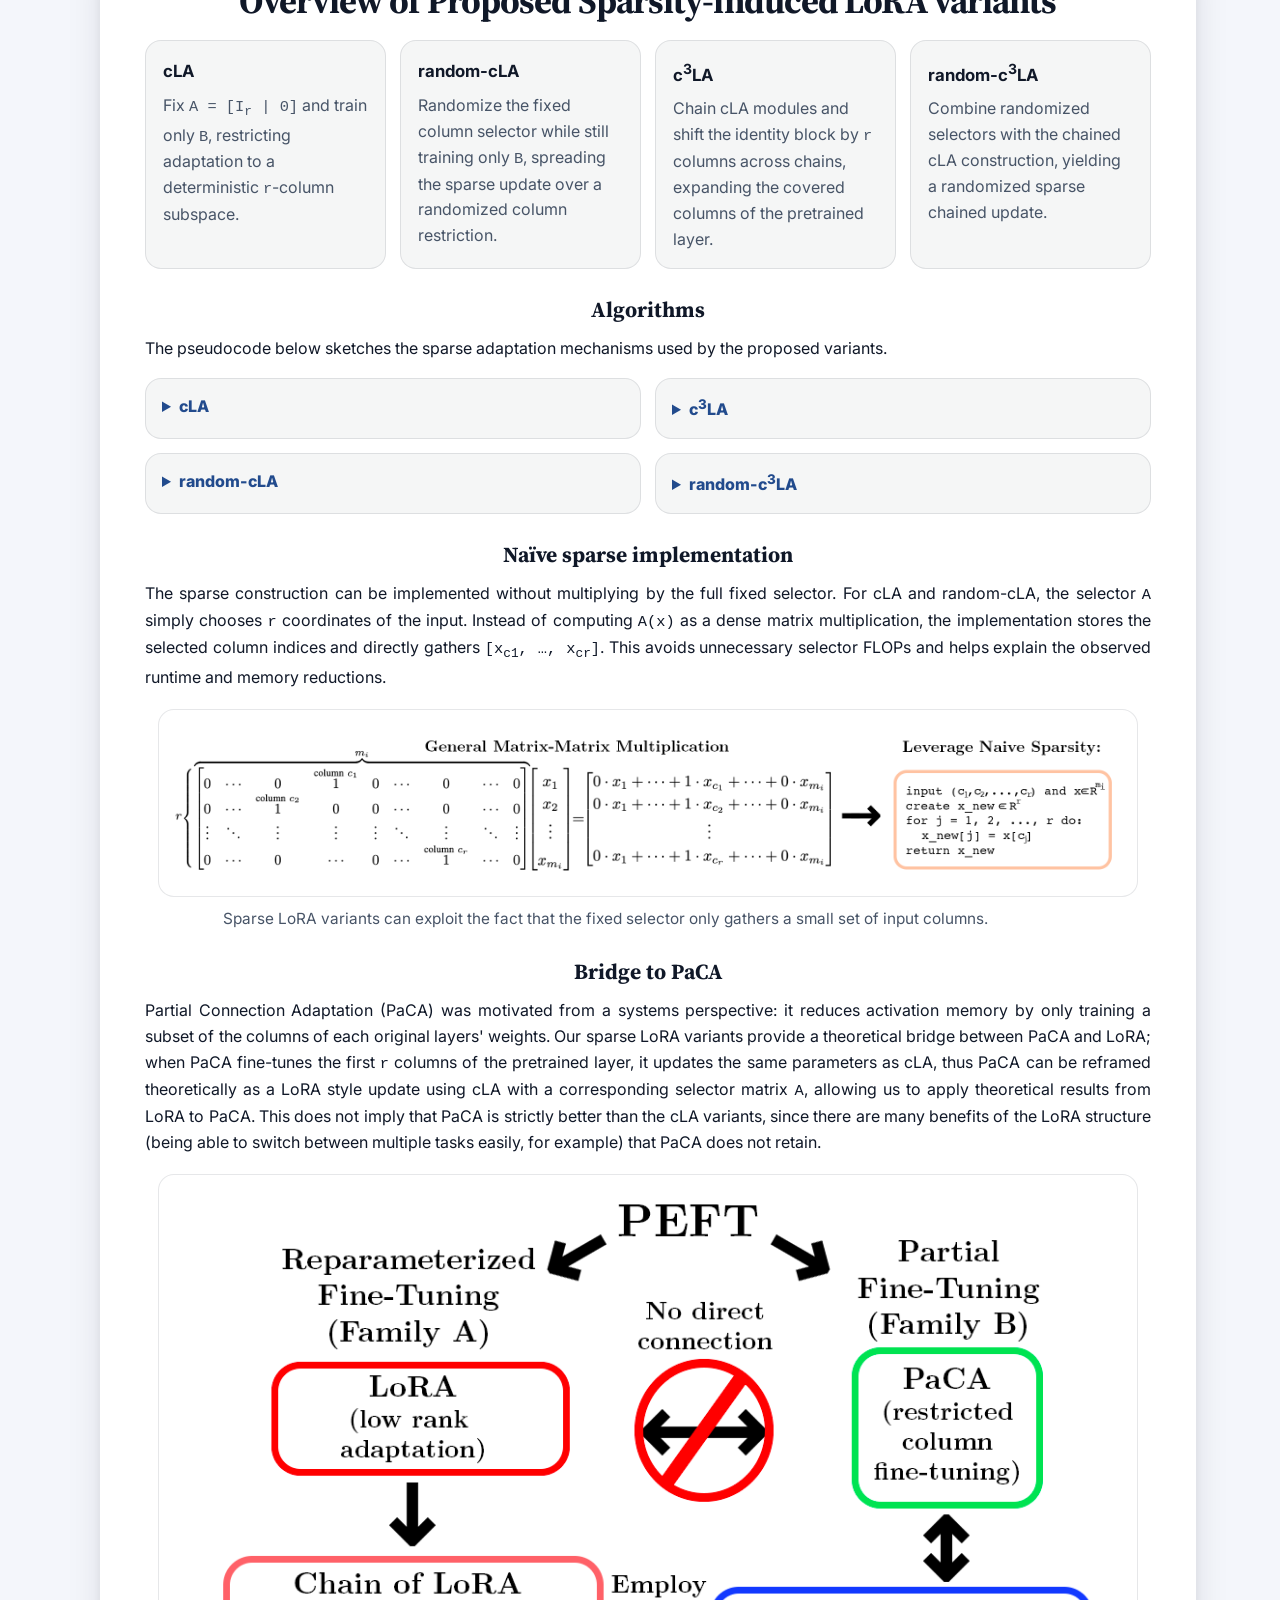
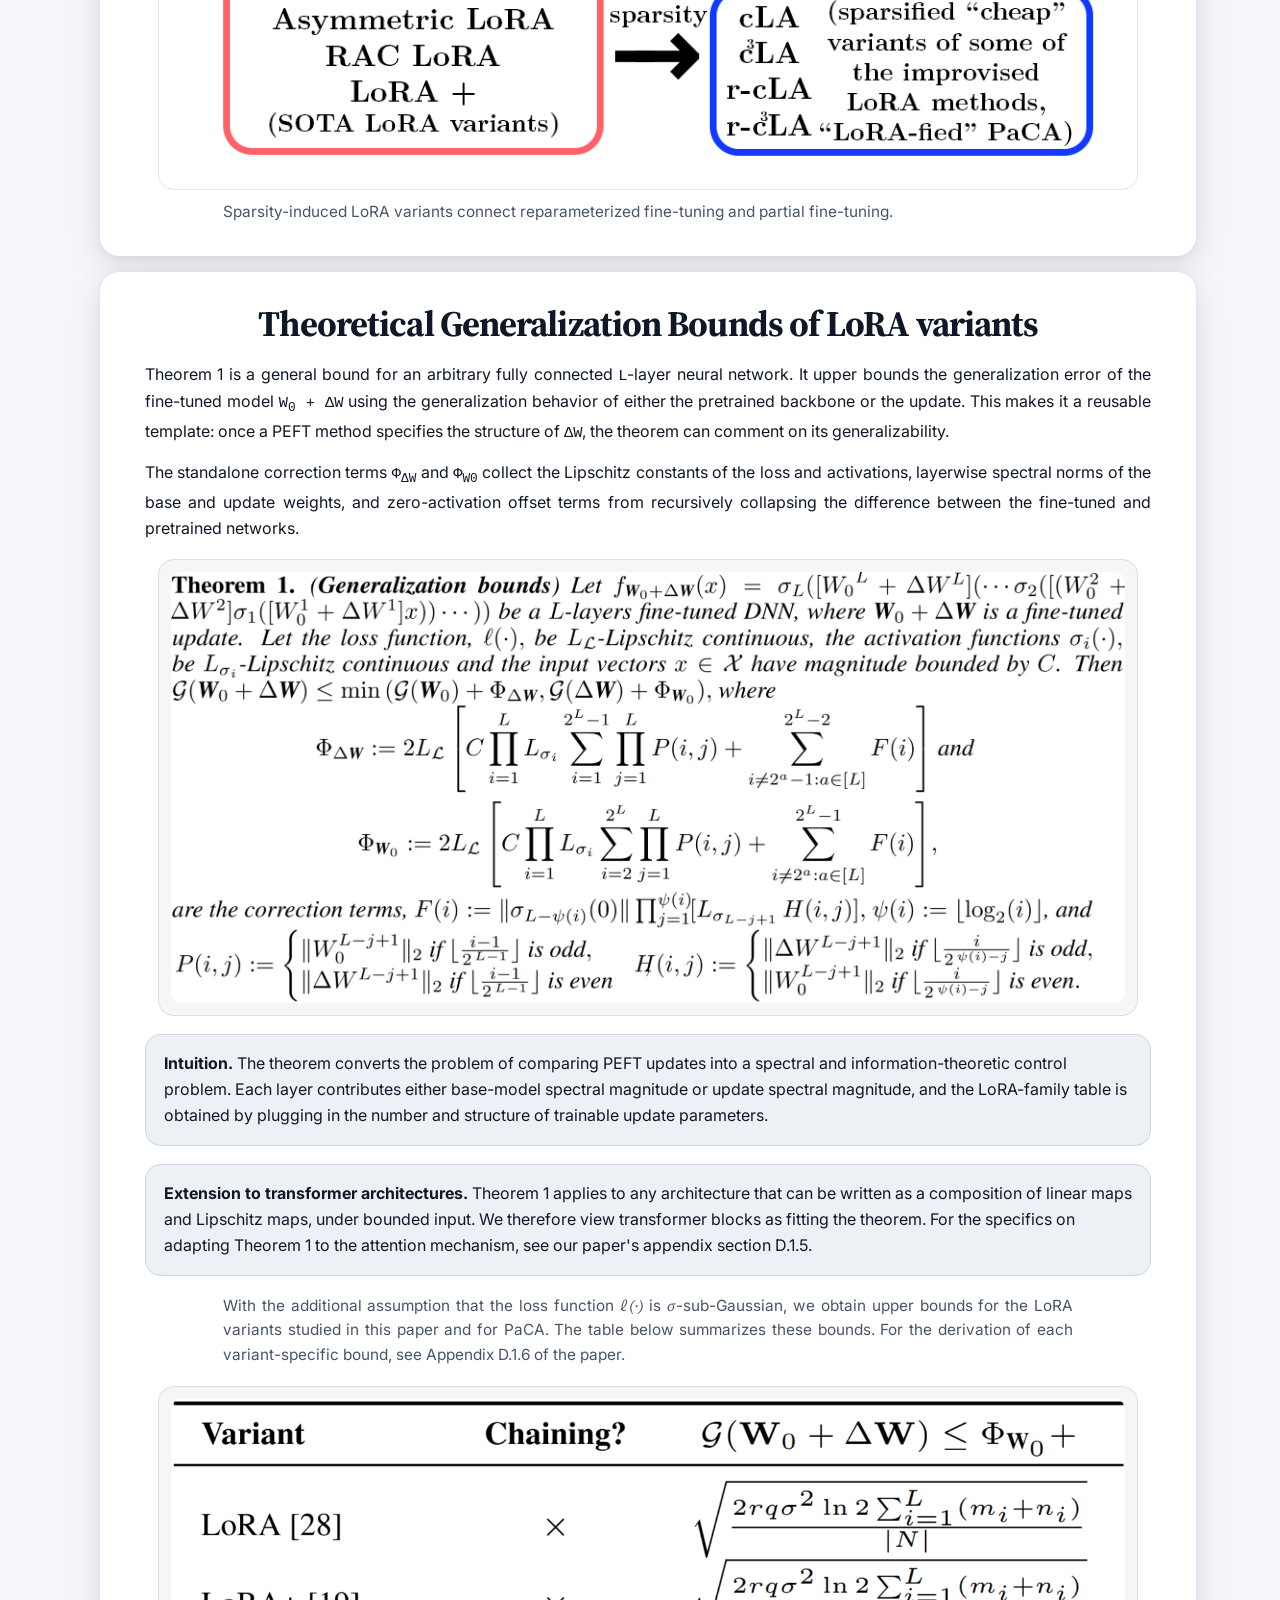
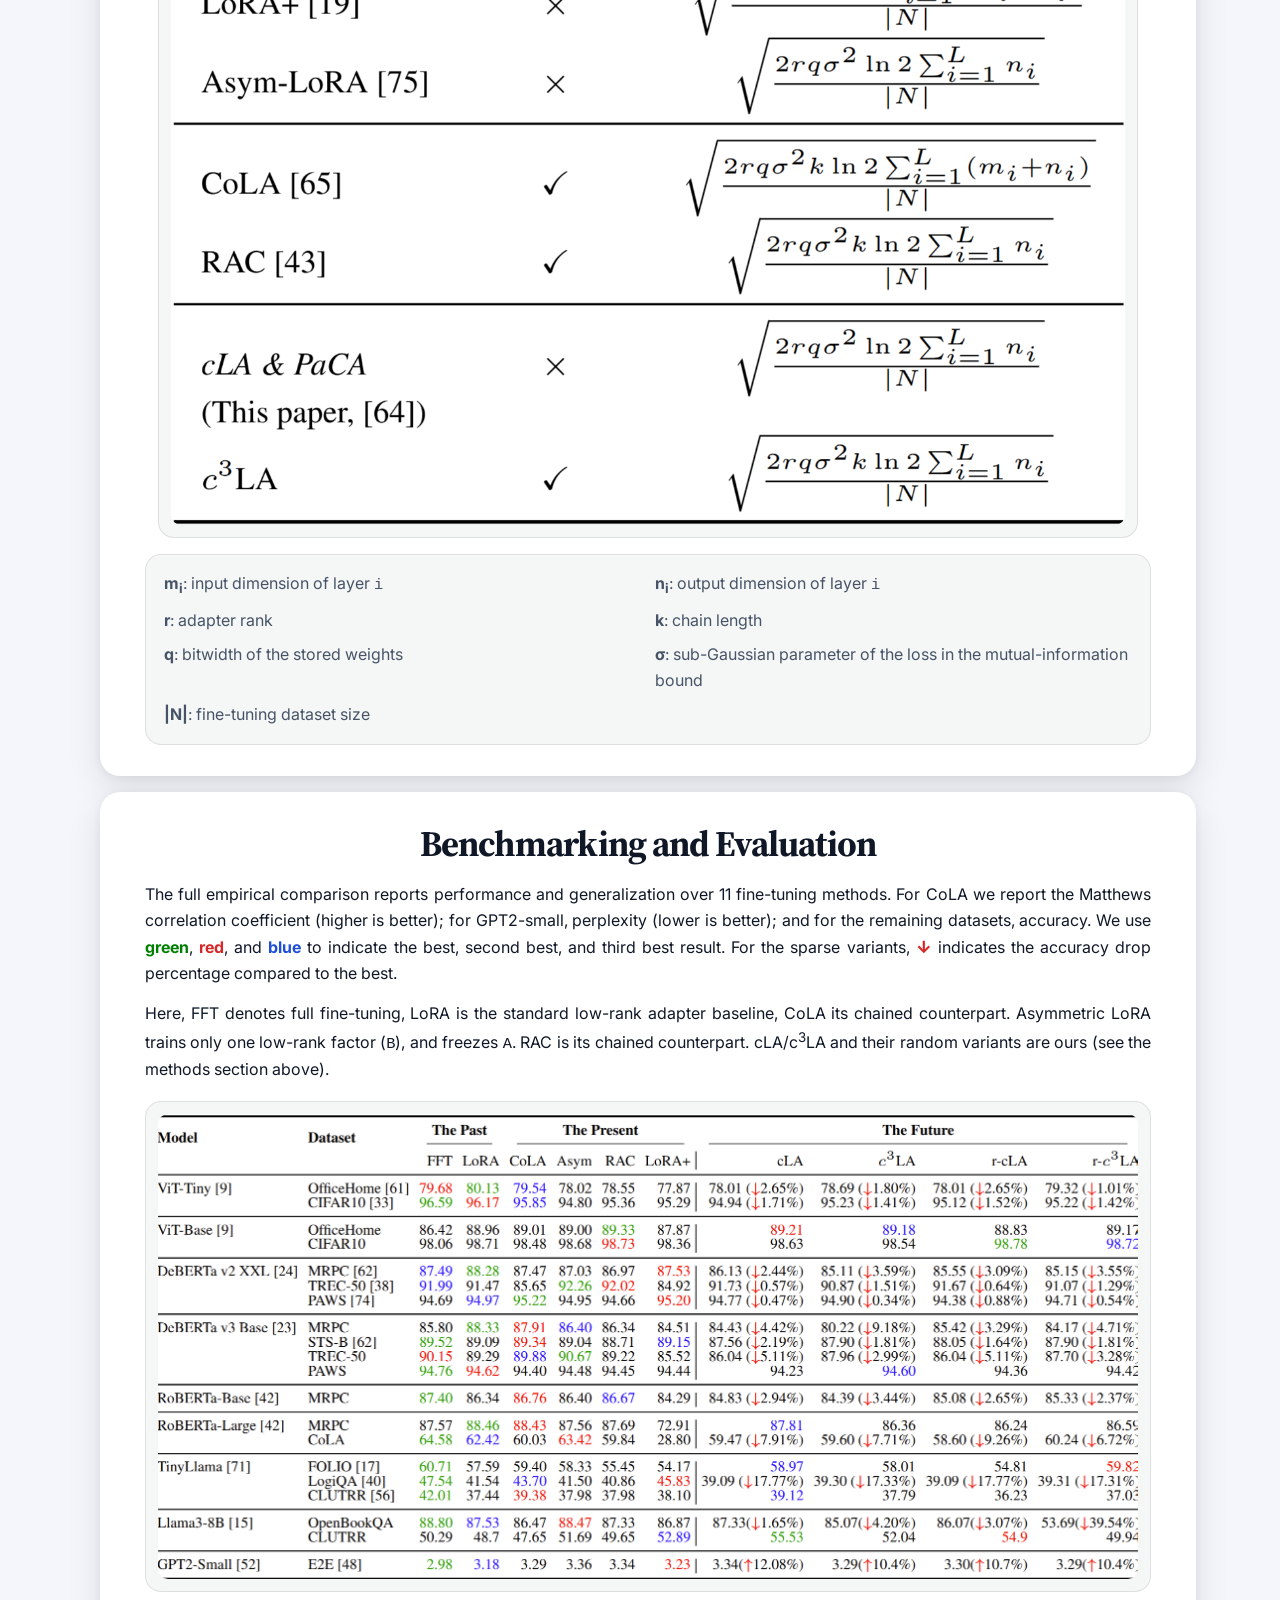
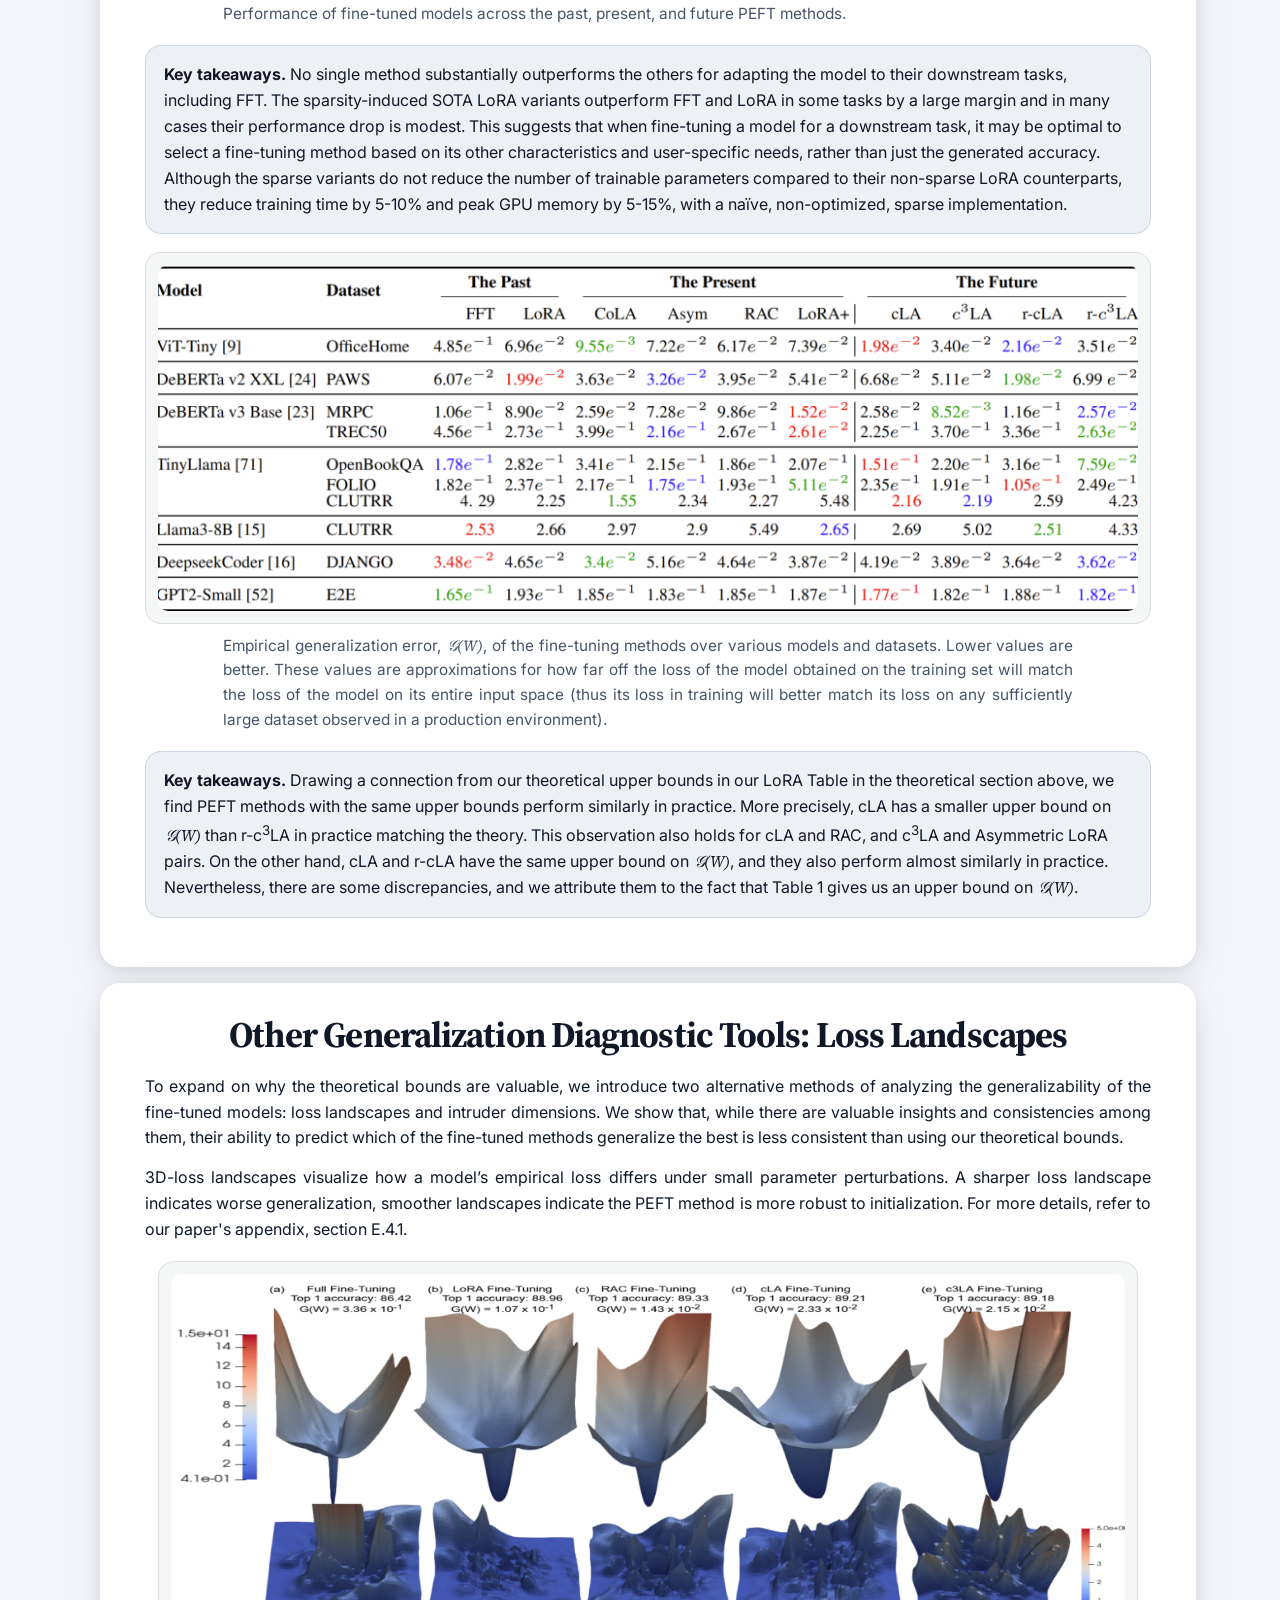
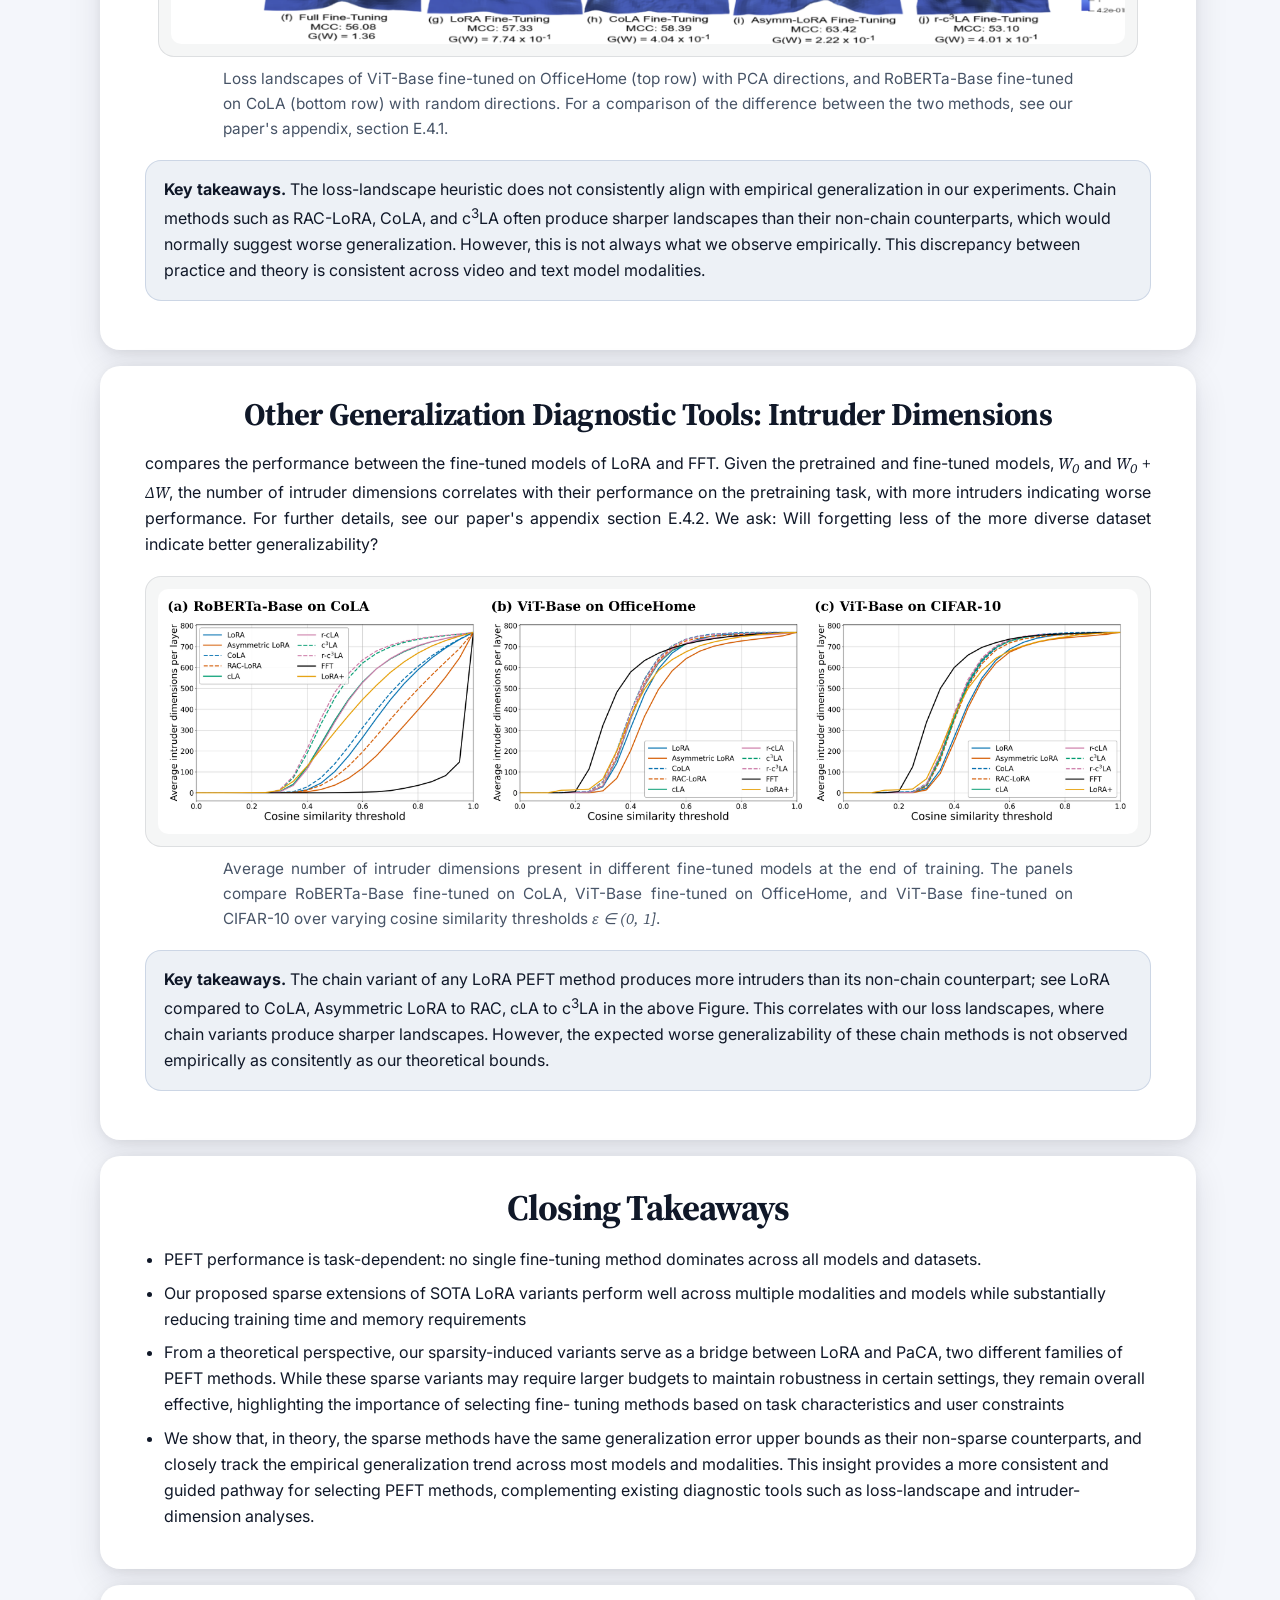
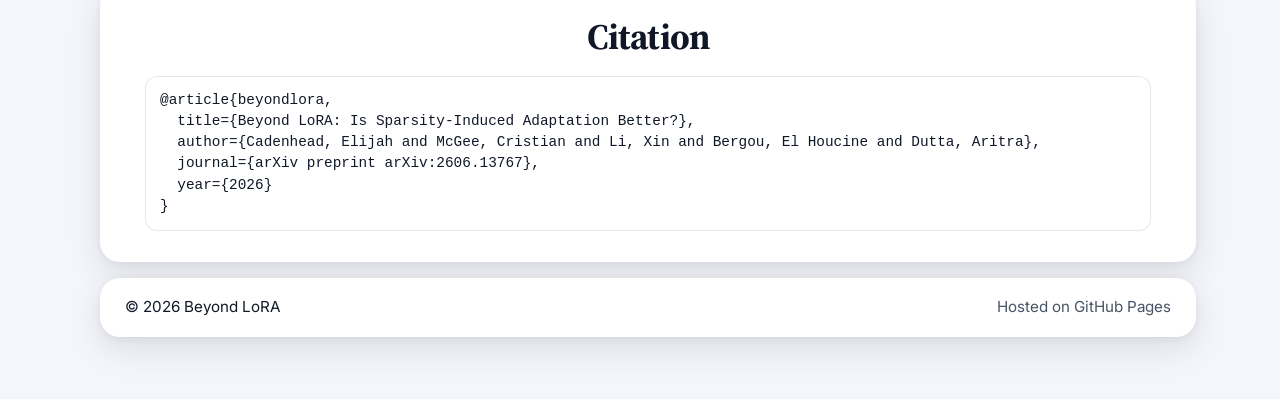
==== commit 104a96b7: "Update index.html" ====
--- a/docs/index.html
+++ b/docs/index.html
@@ -347,7 +347,7 @@
 
     <section class="bubble" id="citation">
       <h2>Citation</h2>
-      <pre><code>@misc{beyondlora,
+      <pre><code>@article{beyondlora,
   title={Beyond LoRA: Is Sparsity-Induced Adaptation Better?},
   author={Cadenhead, Elijah and McGee, Cristian and Li, Xin and Bergou, El Houcine and Dutta, Aritra},
   journal={arXiv preprint arXiv:2606.13767},
